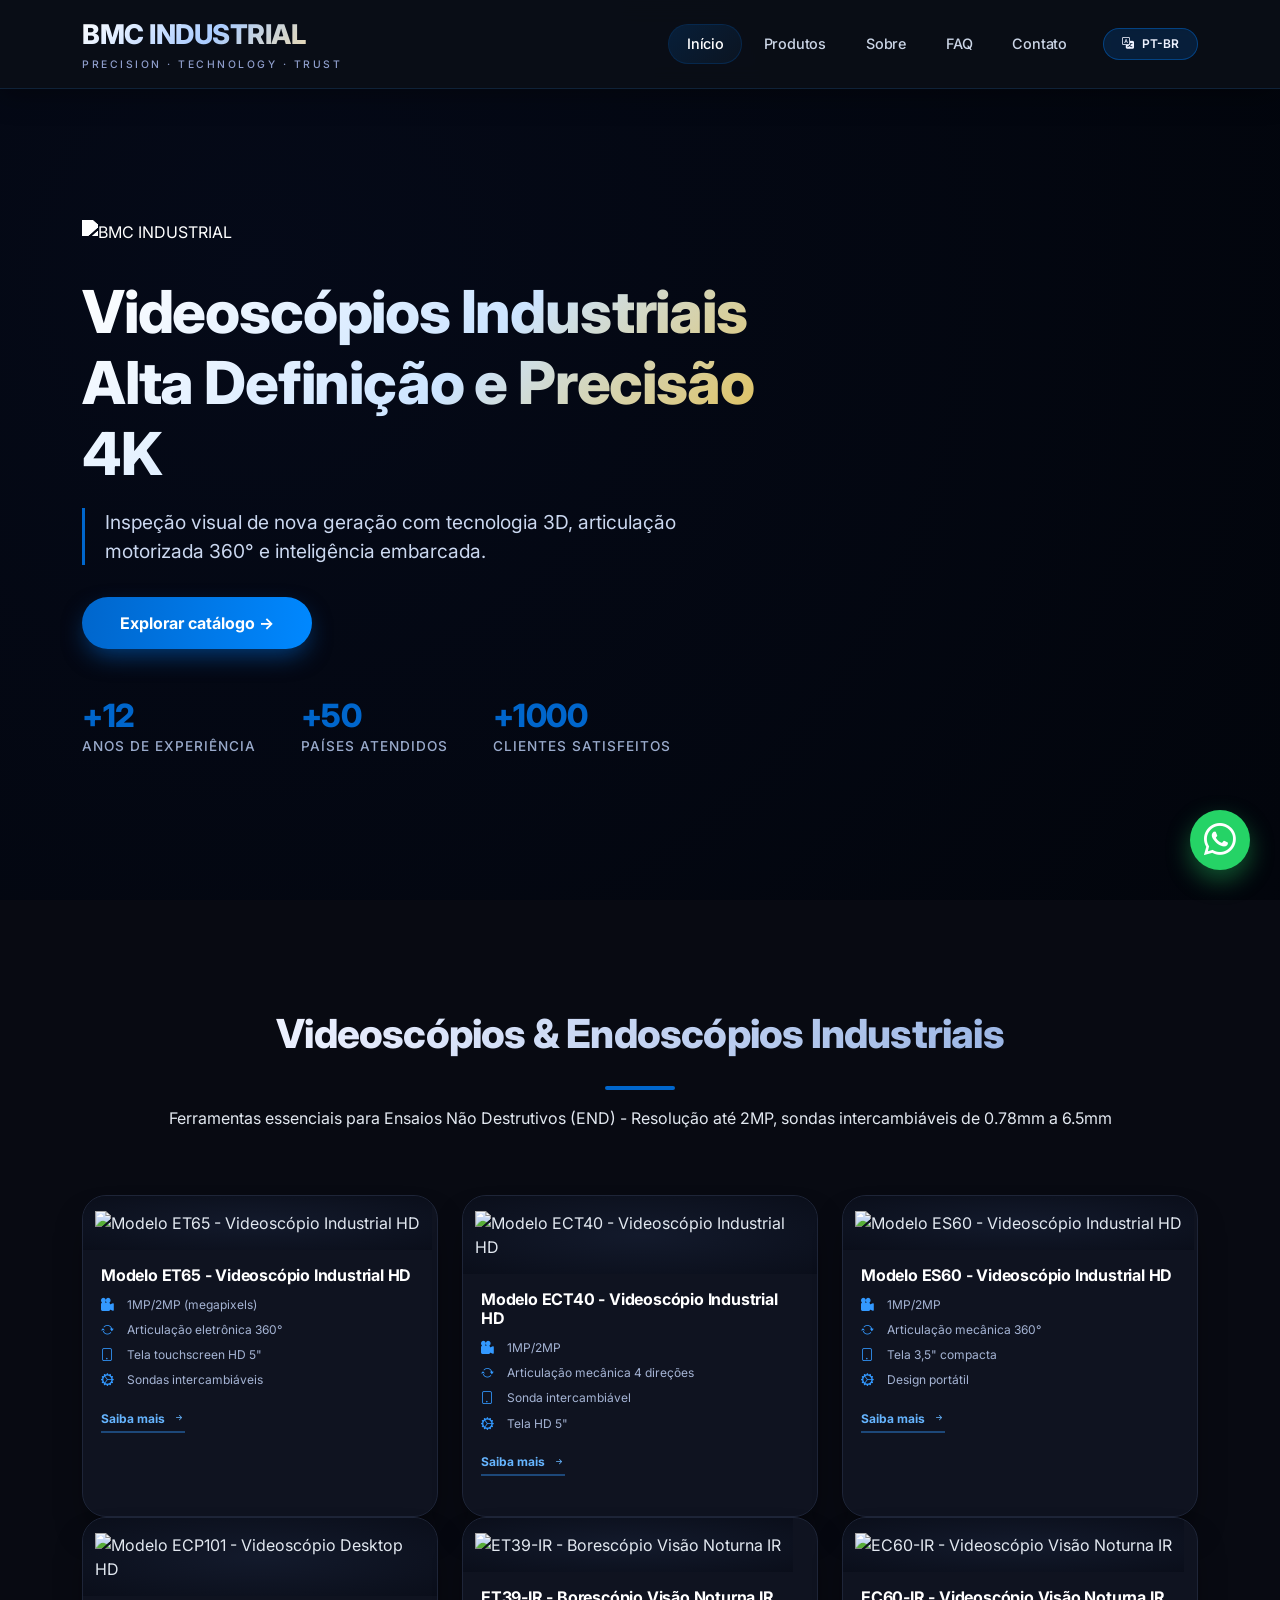
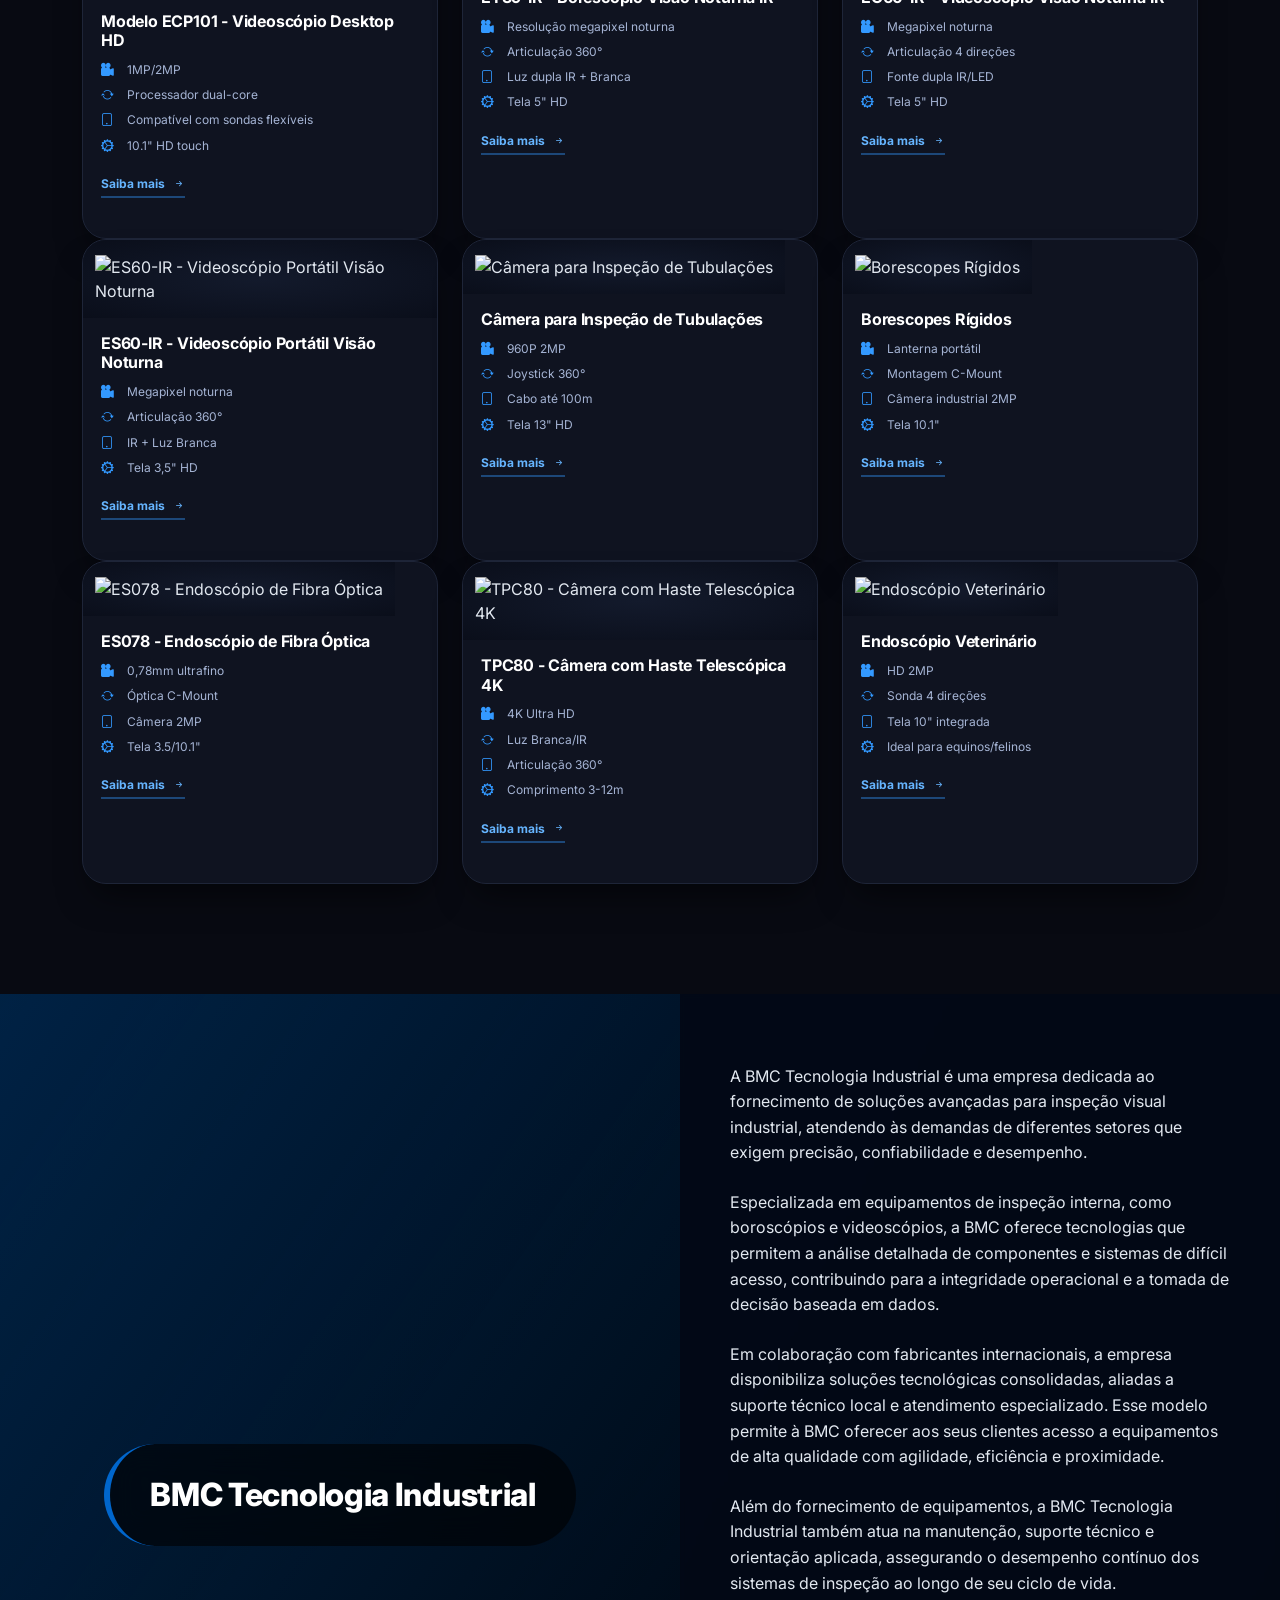
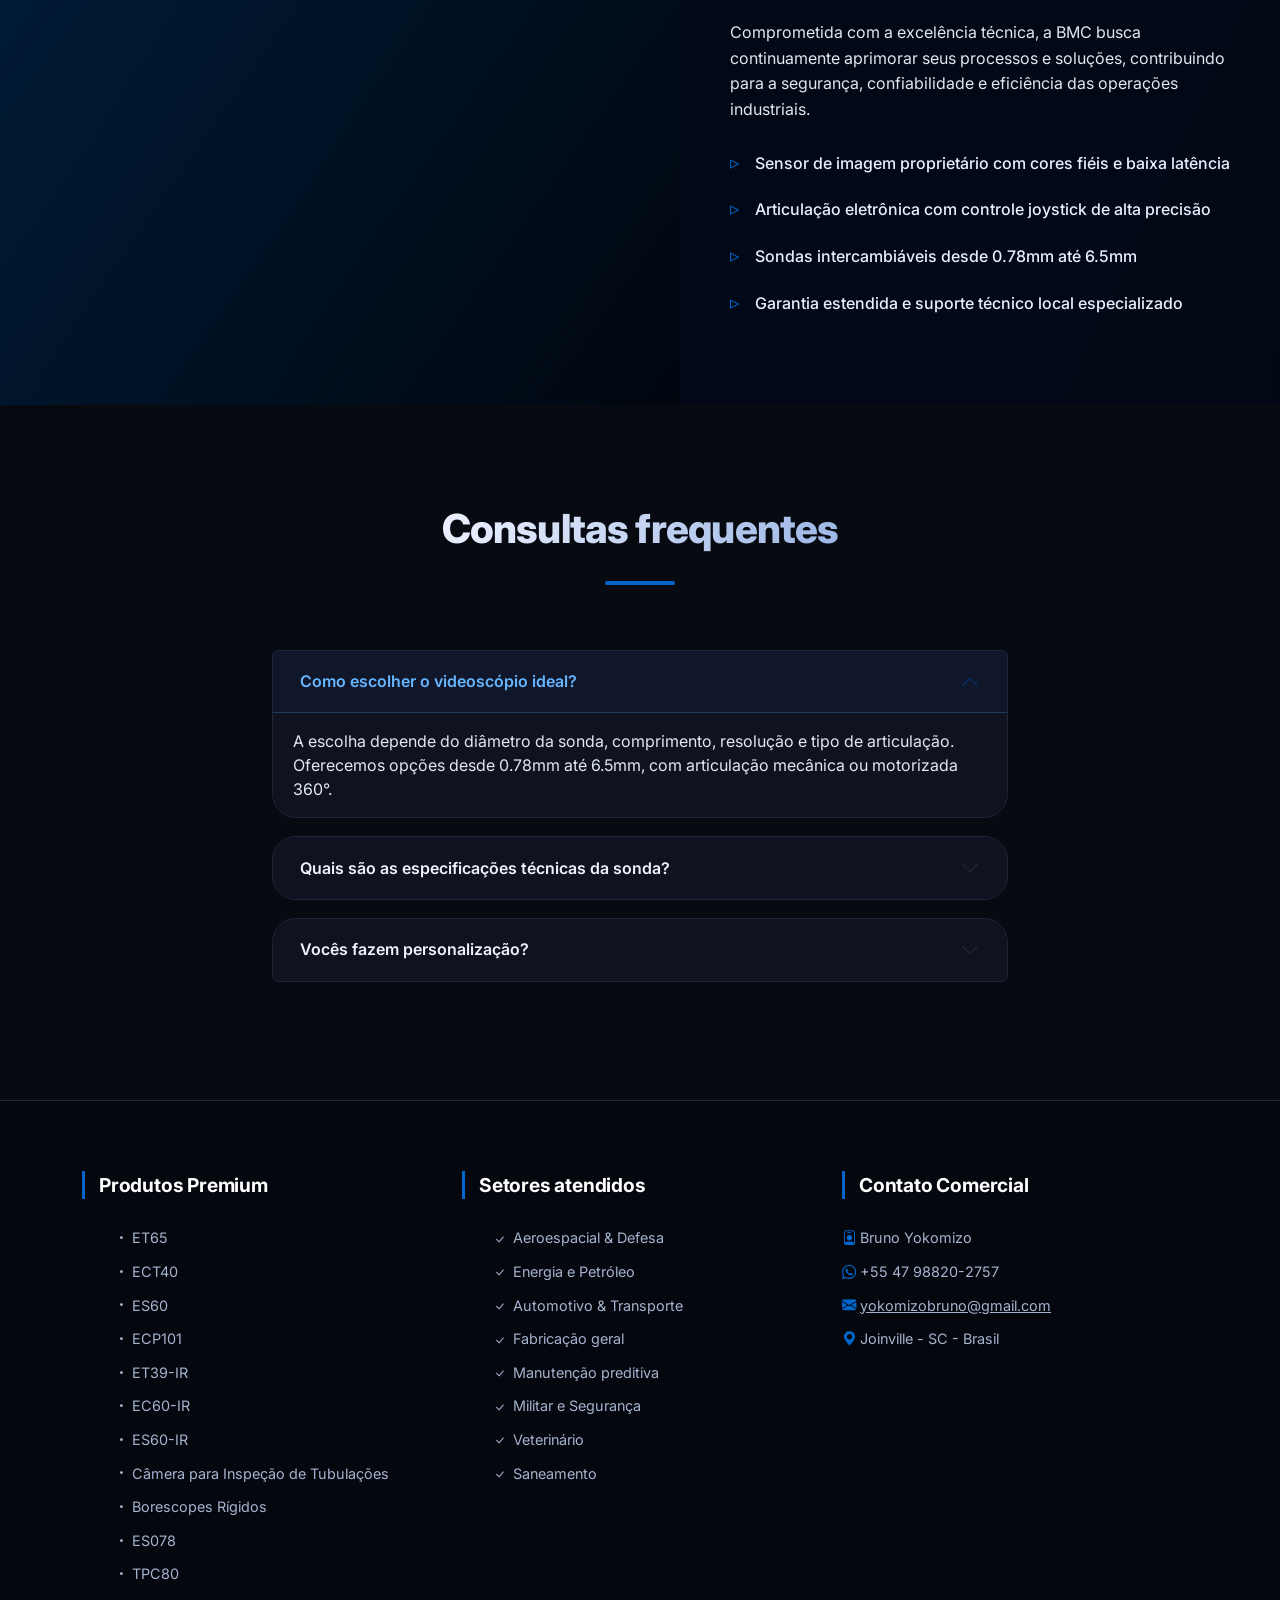
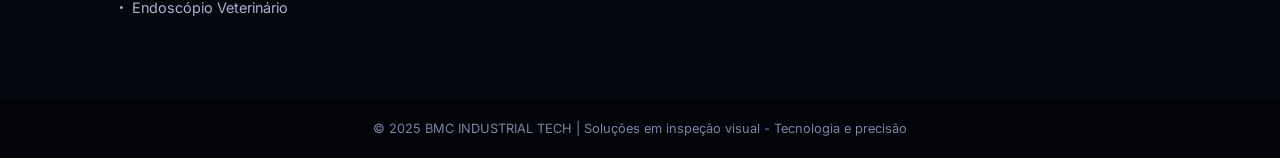
==== index.html @ bdd49703 "Update index.html" ====
<!DOCTYPE html>
<html lang="pt-br">
<head>
    <meta charset="UTF-8">
    <meta name="viewport" content="width=device-width, initial-scale=1.0, user-scalable=yes">
    <meta name="description" content="BMC INDUSTRIAL TECH - Fabricante líder de videoscópios industriais e endoscópios de alta resolução. Soluções em inspeção visual para indústrias automotiva, aeroespacial, petróleo e muito mais.">
    <title>BMC INDUSTRIAL TECH | Videoscópios Industriais de Alta Precisão</title>
    <link rel="icon" type="image/x-icon" href="data:image/svg+xml,%3Csvg xmlns='http://www.w3.org/2000/svg' viewBox='0 0 24 24' fill='%230066cc'%3E%3Cpath d='M12 2C6.48 2 2 6.48 2 12s4.48 10 10 10 10-4.48 10-10S17.52 2 12 2zm0 4c1.1 0 2 .9 2 2s-.9 2-2 2-2-.9-2-2 .9-2 2-2zm0 13c-2.33 0-4.31-1.46-5.11-3.5h10.22c-.8 2.04-2.78 3.5-5.11 3.5z'/%3E%3C/svg%3E">
    
    <link href="https://fonts.googleapis.com/css2?family=Inter:opsz,wght@14..32,300;400;500;600;700;800&display=swap" rel="stylesheet">
    <link rel="stylesheet" href="https://cdn.jsdelivr.net/npm/bootstrap-icons@1.11.3/font/bootstrap-icons.min.css">
    <link href="https://cdn.jsdelivr.net/npm/bootstrap@5.3.0-alpha1/dist/css/bootstrap.min.css" rel="stylesheet">
    
    <script type="importmap">
        {
            "imports": {
                "three": "https://unpkg.com/three@0.128.0/build/three.module.js"
            }
        }
    </script>
    
    <style>
        * { margin: 0; padding: 0; box-sizing: border-box; }
        body { font-family: 'Inter', sans-serif; background-color: #0a0c12; overflow-x: hidden; scroll-behavior: smooth; }
        body.dark-theme { color: #e2e8f0; background-color: #0a0c12; }
        body.dark-theme .navbar { background: rgba(10, 14, 23, 0.95); backdrop-filter: blur(12px); box-shadow: 0 4px 30px rgba(0,0,0,0.4); border-bottom: 1px solid rgba(51,153,255,0.15); }
        body.dark-theme .navbar .nav-link { color: #cbd5e6 !important; font-weight: 500; letter-spacing: -0.2px; }
        body.dark-theme .navbar .nav-link:hover, body.dark-theme .navbar .nav-link.active { color: #ffffff !important; background: linear-gradient(135deg, rgba(0,102,204,0.2), rgba(51,153,255,0.05)); box-shadow: 0 0 0 1px rgba(0,102,204,0.3); }
        body.dark-theme .products-section { background: #080a12; }
        body.dark-theme .product-card { background: #0f1320; border: 1px solid #1e2538; box-shadow: 0 20px 35px -12px rgba(0,0,0,0.6); transition: all 0.4s cubic-bezier(0.2, 0.9, 0.4, 1.1); }
        body.dark-theme .product-card:hover { border-color: #3399ff; box-shadow: 0 30px 45px -12px rgba(0,102,204,0.4), 0 0 0 1px rgba(51,153,255,0.2); transform: translateY(-10px); }
        body.dark-theme .product-title { color: #ffffff; font-weight: 700; }
        body.dark-theme .product-desc { color: #a5b4d4; }
        body.dark-theme .faq-section { background: #080a12; }
        body.dark-theme .accordion-item { background: #0f1320; border: 1px solid #1e2538; }
        body.dark-theme .accordion-button { background: #0f1320; color: #eef2ff; font-weight: 600; }
        body.dark-theme .accordion-button:not(.collapsed) { background: #11172a; color: #66b5ff; border-bottom: 1px solid #1e3a5f; }
        body.dark-theme .accordion-body { color: #e2e8f0 !important; background: #0f1320; }
        body.dark-theme .footer { background: #05070e; border-top: 1px solid #1e2a3a; }
        body.dark-theme .footer-bottom { background: #02040a; color: #7a85a1; }
        body.dark-theme .hero-section { background: radial-gradient(circle at 20% 30%, rgba(5,10,25,0.96) 0%, rgba(2,5,12,0.98) 100%); }
        :root { --primary: #0066cc; --primary-dark: #004c99; --primary-glow: #0066cc55; --accent-gold: #e6b422; }
        ::-webkit-scrollbar { width: 6px; }
        ::-webkit-scrollbar-track { background: #0f1222; border-radius: 10px; }
        ::-webkit-scrollbar-thumb { background: var(--primary); border-radius: 10px; }
        #canvas-3d { position: fixed; top: 0; left: 0; width: 100%; height: 100%; z-index: 0; pointer-events: none; opacity: 0.45; filter: blur(0px); }
        .navbar { padding: 0.6rem 0; position: fixed; width: 100%; top: 0; z-index: 1050; transition: all 0.25s; }
        .logo-text { font-size: 1.7rem; font-weight: 800; background: linear-gradient(135deg, #ffffff, #aaccff, #ffdd99); -webkit-background-clip: text; background-clip: text; color: transparent; letter-spacing: -0.5px; }
        .logo-sub { font-size: 0.65rem; letter-spacing: 2.5px; color: #8e9dcb; margin-top: 2px; font-weight: 500; }
        .nav-link { font-weight: 600; color: #cbd5e6 !important; margin: 0 0.15rem; padding: 0.5rem 1.1rem !important; border-radius: 60px; font-size: 0.9rem; transition: all 0.2s; }
        .hero-section { position: relative; min-height: 100vh; display: flex; align-items: center; z-index: 2; padding-top: 90px; overflow: hidden; }
        .hero-content { position: relative; z-index: 8; }
        
        .hero-logo {
            text-align: left;
            margin-bottom: 2rem;
        }
        .hero-logo img {
            max-width: 380px;
            width: 100%;
            height: auto;
            filter: brightness(0) invert(1);
        }
        
        .hero-title { font-size: 3.7rem; font-weight: 800; background: linear-gradient(135deg, #ffffff, #cce4ff, var(--accent-gold)); -webkit-background-clip: text; background-clip: text; color: transparent; margin-bottom: 1.2rem; letter-spacing: -0.02em; line-height: 1.2; }
        .hero-subtitle { color: #cbd8f0; font-size: 1.2rem; margin-bottom: 2rem; font-weight: 400; border-left: 3px solid var(--primary); padding-left: 20px; max-width: 600px; }
        .btn-primary-custom { background: linear-gradient(95deg, #0066cc, #0088ff); border: none; padding: 14px 38px; border-radius: 60px; font-weight: 700; color: white; box-shadow: 0 10px 25px -5px rgba(0,102,204,0.6); transition: all 0.3s; display: inline-block; text-decoration: none; }
        .btn-primary-custom:hover { background: linear-gradient(95deg, #0055bb, #0077ee); transform: translateY(-3px); box-shadow: 0 18px 30px -8px #0066cc; color: white; }
        .hero-stats { margin-top: 3rem; display: flex; gap: 2.8rem; flex-wrap: wrap; }
        .stat-item h3 { color: var(--primary); font-size: 2rem; font-weight: 800; margin-bottom: 0; letter-spacing: -0.5px; }
        .stat-item p { color: #9aabcc; font-weight: 500; font-size: 0.85rem; text-transform: uppercase; letter-spacing: 1px; }
        @keyframes fadeInUp { from { opacity: 0; transform: translateY(35px); } to { opacity: 1; transform: translateY(0); } }
        .products-section { padding: 110px 0; background: #080a12; position: relative; z-index: 2; }
        .section-header { text-align: center; margin-bottom: 65px; }
        .section-header h2 { font-size: 2.5rem; font-weight: 800; background: linear-gradient(120deg, #eef2ff, #9bb6e5); -webkit-background-clip: text; background-clip: text; color: transparent; display: inline-block; letter-spacing: -0.02em; }
        .section-header .subline { width: 70px; height: 4px; background: var(--primary); margin: 20px auto 0; border-radius: 4px; }
        .product-card { background: #0f1320; border-radius: 24px; overflow: hidden; transition: all 0.45s cubic-bezier(0.2, 0.9, 0.4, 1.1); border: 1px solid #1e2538; height: 100%; margin-bottom: 20px; opacity: 0; transform: translateY(40px); backdrop-filter: blur(2px); }
        .product-card.animate-in { opacity: 1; transform: translateY(0); }
        .product-img { width: 100%; height: 160px; object-fit: contain; transition: transform 0.5s ease; background: radial-gradient(ellipse at center, #131a2c 0%, #0a0e1a 100%); padding: 15px 12px; }
        .product-card:hover .product-img { transform: scale(1.04); }
        .product-body { padding: 16px 18px 20px; }
        .product-title { font-size: 1rem; font-weight: 800; color: #ffffff; margin-bottom: 10px; letter-spacing: -0.2px; }
        .product-desc { font-size: 0.75rem; color: #b2c0e0; margin-bottom: 6px; display: flex; align-items: center; gap: 8px; }
        .product-desc i { color: #3399ff; font-size: 0.8rem; width: 18px; }
        .product-link { margin-top: 14px; display: inline-flex; align-items: center; gap: 8px; font-weight: 700; color: #66b5ff; border-bottom: 2px solid rgba(51,153,255,0.4); padding-bottom: 3px; transition: all 0.25s; text-decoration: none; cursor: pointer; font-size: 0.75rem; }
        .product-link:hover { gap: 12px; color: #ffffff; border-bottom-color: #3399ff; }
        .about-section { display: flex; flex-wrap: wrap; background: linear-gradient(115deg, #001a38 0%, #010a1a 100%); color: #fff; position: relative; z-index: 2; border-radius: 0; opacity: 0; transform: translateX(-40px); transition: all 0.9s ease; }
        .about-section.animate-in { opacity: 1; transform: translateX(0); }
        .about-left { flex: 1.2; background: linear-gradient(125deg, rgba(0,35,70,0.85), rgba(0,0,0,0.6)), url('https://i.postimg.cc/bNtqFwsK/BMC-Logo-1.png') center/cover no-repeat; min-height: 460px; display: flex; align-items: center; justify-content: center; padding: 40px; }
        .about-left h2 { font-size: 2rem; font-weight: 800; background: rgba(0,0,0,0.6); backdrop-filter: blur(16px); padding: 32px 40px; border-radius: 60px; border-left: 6px solid var(--primary); letter-spacing: -0.3px; }
        .about-right { flex: 1; background: rgba(3, 8, 20, 0.9); padding: 70px 50px; backdrop-filter: blur(2px); }
        .about-right p { font-size: 1rem; line-height: 1.6; color: #e2e8f0; margin-bottom: 1.5rem; }
        .about-list { list-style: none; padding-left: 0; margin-top: 25px; }
        .about-list li { margin-bottom: 18px; display: flex; align-items: baseline; gap: 15px; color: #e9efff; font-weight: 500; opacity: 0; transform: translateX(-20px); transition: all 0.4s; }
        .about-section.animate-in .about-list li:nth-child(1) { transition-delay: 0.1s; opacity: 1; transform: translateX(0); }
        .about-section.animate-in .about-list li:nth-child(2) { transition-delay: 0.2s; opacity: 1; transform: translateX(0); }
        .about-section.animate-in .about-list li:nth-child(3) { transition-delay: 0.3s; opacity: 1; transform: translateX(0); }
        .about-section.animate-in .about-list li:nth-child(4) { transition-delay: 0.4s; opacity: 1; transform: translateX(0); }
        .about-list li:before { content: "▹"; color: var(--primary); font-size: 1.2rem; }
        .faq-section { padding: 100px 0; background: #080a12; z-index: 2; position: relative; }
        .accordion-item { background: #0f1320; border: 1px solid #1e2538; margin-bottom: 18px; border-radius: 24px; overflow: hidden; opacity: 0; transform: translateY(30px); transition: all 0.6s; }
        .accordion-item.animate-in { opacity: 1; transform: translateY(0); }
        .accordion-button { background: #0f1320; font-weight: 700; color: #e2e8f0; padding: 1.3rem 1.7rem; font-size: 1rem; }
        .accordion-button:not(.collapsed) { background: #121a30; color: #66ccff; box-shadow: none; }
        .footer { background: #05070e; padding-top: 70px; padding-bottom: 40px; border-top: 1px solid #0f2540; position: relative; z-index: 2; opacity: 0; transform: translateY(40px); transition: all 0.7s; }
        .footer.animate-in { opacity: 1; transform: translateY(0); }
        .footer-title { font-size: 1.2rem; font-weight: 700; margin-bottom: 28px; color: white; letter-spacing: -0.2px; border-left: 3px solid var(--primary); padding-left: 14px; }
        .footer-links li, .contact-info { color: #a5b3ce; list-style: none; margin-bottom: 12px; transition: all 0.2s; cursor: default; font-size: 0.9rem; }
        .contact-info i { width: 28px; color: var(--primary); }
        .footer-links li:hover, .contact-info:hover { color: #ffffff; transform: translateX(4px); }
        .footer-bottom { background: #02040a; padding: 20px 0; text-align: center; font-size: 0.8rem; color: #7a85a1; }
        .float-whatsapp { position: fixed; bottom: 30px; right: 30px; background: #25d366; width: 60px; height: 60px; border-radius: 50%; display: flex; align-items: center; justify-content: center; z-index: 110; transition: all 0.3s; box-shadow: 0 10px 25px rgba(37,211,102,0.4); cursor: pointer; }
        .float-whatsapp:hover { transform: scale(1.1); background: #20b859; }
        .float-whatsapp i { font-size: 32px; color: white; }
        .back-to-top { position: fixed; bottom: 30px; left: 30px; background: var(--primary); width: 48px; height: 48px; border-radius: 50%; display: flex; align-items: center; justify-content: center; color: white; opacity: 0; visibility: hidden; cursor: pointer; z-index: 110; transition: all 0.3s; box-shadow: 0 5px 15px rgba(0,0,0,0.3); }
        .back-to-top.show { opacity: 1; visibility: visible; }
        .back-to-top:hover { transform: translateY(-5px); background: #004c99; }
        .scroll-progress { position: fixed; top: 0; left: 0; width: 0%; height: 3px; background: linear-gradient(90deg, #0066cc, #ffcc44); z-index: 2000; transition: width 0.08s linear; }
        .lang-toggle { background: rgba(0,102,204,0.2); border: 1px solid rgba(0,102,204,0.5); color: #eef2ff; border-radius: 60px; padding: 6px 18px; font-weight: 600; font-size: 0.75rem; display: inline-flex; align-items: center; gap: 8px; cursor: pointer; margin-left: 1rem; transition: all 0.2s; backdrop-filter: blur(4px); }
        .lang-toggle:hover { background: var(--primary); border-color: var(--primary); color: white; }
        @media (max-width: 992px) { 
            .hero-title { font-size: 2.3rem; }
            .hero-logo img { max-width: 250px; }
            .about-left, .about-right { flex: auto; width: 100%; } 
            .logo-text { font-size: 1.2rem; } 
            .section-header h2 { font-size: 1.9rem; }
        }
        .gradient-text-gold { background: linear-gradient(120deg, #ffdd99, #ffbb55); -webkit-background-clip: text; background-clip: text; color: transparent; }
        
        @media (max-width: 768px) {
            body { zoom: 0.5; }
            .row > [class*="col-"] {
                width: 50% !important;
                flex: 0 0 50% !important;
                max-width: 50% !important;
            }
            .product-card { margin-bottom: 15px; border-radius: 20px; }
            .product-img { height: 120px; padding: 10px 8px; }
            .product-body { padding: 12px 14px 16px; }
            .product-title { font-size: 0.85rem; margin-bottom: 8px; }
            .product-desc { font-size: 0.65rem; margin-bottom: 5px; gap: 5px; }
            .product-desc i { font-size: 0.7rem; width: 14px; }
            .product-link { margin-top: 10px; font-size: 0.65rem; }
        }
        
        @media (min-width: 992px) {
            .col-lg-4 {
                width: 33.333333% !important;
                flex: 0 0 33.333333% !important;
                max-width: 33.333333% !important;
            }
        }
    </style>
</head>
<body class="dark-theme">
<div class="scroll-progress" id="scrollProgress"></div>
<canvas id="canvas-3d"></canvas>

<nav class="navbar navbar-expand-lg">
    <div class="container">
        <a class="navbar-brand" href="#">
            <div class="logo-text">BMC INDUSTRIAL</div>
            <div class="logo-sub">PRECISION · TECHNOLOGY · TRUST</div>
        </a>
        <button class="navbar-toggler" type="button" data-bs-toggle="collapse" data-bs-target="#navbarMain">
            <span class="navbar-toggler-icon"></span>
        </button>
        <div class="collapse navbar-collapse" id="navbarMain">
            <ul class="navbar-nav ms-auto mb-2 mb-lg-0">
                <li class="nav-item"><a class="nav-link active" href="#" data-key="nav_home">Início</a></li>
                <li class="nav-item"><a class="nav-link" href="#products" data-key="nav_products">Produtos</a></li>
                <li class="nav-item"><a class="nav-link" href="#about" data-key="nav_about">Sobre</a></li>
                <li class="nav-item"><a class="nav-link" href="#faq" data-key="nav_faq">FAQ</a></li>
                <li class="nav-item"><a class="nav-link" href="#contact" data-key="nav_contact">Contato</a></li>
            </ul>
            <div class="lang-toggle" id="langToggleBtn">
                <i class="bi bi-translate"></i> <span id="langText">PT-BR</span>
            </div>
        </div>
    </div>
</nav>

    <section class="hero-section">
        <div class="container hero-content">
            <div class="row">
                <div class="col-lg-8">
                    <div class="hero-logo">
                        <img src="https://i.postimg.cc/bNtqFwsK/BMC-Logo-1.png" alt="BMC INDUSTRIAL">
                    </div>
                    
                    <h1 class="hero-title" data-key="hero_title">Videoscópios Industriais<br><span class="gradient-text-gold">Alta Definição e Precisão 4K</span></h1>
                    <p class="hero-subtitle" data-key="hero_sub">Inspeção visual de nova geração com tecnologia 3D, articulação motorizada 360° e inteligência embarcada.</p>
                    <a href="#products" class="btn-primary-custom" data-key="hero_btn">Explorar catálogo →</a>
                    <div class="hero-stats">
                        <div class="stat-item"><h3 data-key="stat1_val">+12</h3><p data-key="stat1_txt">Anos de experiência</p></div>
                        <div class="stat-item"><h3 data-key="stat2_val">+50</h3><p data-key="stat2_txt">Países atendidos</p></div>
                        <div class="stat-item"><h3 data-key="stat3_val">+1000</h3><p data-key="stat3_txt">Clientes satisfeitos</p></div>
                    </div>
                </div>
            </div>
        </div>
    </section>

    <section id="products" class="products-section">
        <div class="container">
            <div class="section-header">
                <h2 data-key="products_title">Videoscópios & Endoscópios Industriais</h2>
                <div class="subline"></div>
                <p class="mt-3" data-key="products_sub">Ferramentas essenciais para Ensaios Não Destrutivos (END) - Resolução até 2MP, sondas intercambiáveis de 0.78mm a 6.5mm</p>
            </div>
            <div class="row" id="productsContainer"></div>
        </div>
    </section>

    <section id="about" class="about-section">
        <div class="about-left"><h2 data-key="about_left_title">BMC Tecnologia Industrial</h2></div>
        <div class="about-right">
            <p data-key="about_text">A BMC Tecnologia Industrial é uma empresa dedicada ao fornecimento de soluções avançadas para inspeção visual industrial, atendendo às demandas de diferentes setores que exigem precisão, confiabilidade e desempenho.</p>
            <p data-key="about_text2">Especializada em equipamentos de inspeção interna, como boroscópios e videoscópios, a BMC oferece tecnologias que permitem a análise detalhada de componentes e sistemas de difícil acesso, contribuindo para a integridade operacional e a tomada de decisão baseada em dados.</p>
            <p data-key="about_text3">Em colaboração com fabricantes internacionais, a empresa disponibiliza soluções tecnológicas consolidadas, aliadas a suporte técnico local e atendimento especializado. Esse modelo permite à BMC oferecer aos seus clientes acesso a equipamentos de alta qualidade com agilidade, eficiência e proximidade.</p>
            <p data-key="about_text4">Além do fornecimento de equipamentos, a BMC Tecnologia Industrial também atua na manutenção, suporte técnico e orientação aplicada, assegurando o desempenho contínuo dos sistemas de inspeção ao longo de seu ciclo de vida.</p>
            <p data-key="about_text5">Comprometida com a excelência técnica, a BMC busca continuamente aprimorar seus processos e soluções, contribuindo para a segurança, confiabilidade e eficiência das operações industriais.</p>
            <ul class="about-list">
                <li data-key="about_item1">Sensor de imagem proprietário com cores fiéis e baixa latência</li>
                <li data-key="about_item2">Articulação eletrônica com controle joystick de alta precisão</li>
                <li data-key="about_item3">Sondas intercambiáveis desde 0.78mm até 6.5mm</li>
                <li data-key="about_item4">Garantia estendida e suporte técnico local especializado</li>
            </ul>
        </div>
    </section>

    <section id="faq" class="faq-section">
        <div class="container">
            <div class="section-header"><h2 data-key="faq_title">Consultas frequentes</h2><div class="subline"></div></div>
            <div class="row justify-content-center"><div class="col-lg-8"><div class="accordion" id="faqAccordion">
                <div class="accordion-item"><h2 class="accordion-header"><button class="accordion-button" type="button" data-bs-toggle="collapse" data-bs-target="#faq1" data-key="faq1_q">Como escolher o videoscópio ideal?</button></h2><div id="faq1" class="accordion-collapse collapse show"><div class="accordion-body" data-key="faq1_a">A escolha depende do diâmetro da sonda, comprimento, resolução e tipo de articulação. Oferecemos opções desde 0.78mm até 6.5mm, com articulação mecânica ou motorizada 360°.</div></div></div>
                <div class="accordion-item"><h2 class="accordion-header"><button class="accordion-button collapsed" type="button" data-bs-toggle="collapse" data-bs-target="#faq2" data-key="faq2_q">Quais são as especificações técnicas da sonda?</button></h2><div id="faq2" class="accordion-collapse collapse"><div class="accordion-body" data-key="faq2_a">Diâmetros disponíveis: 6.5mm, 6.0mm, 4.3mm, 3.9mm, 3.0mm, 2.8mm, 2.4mm, 2.0mm, 1.5mm, 1.0mm, 0.78mm. Resolução: até 2MP (1600x1200).</div></div></div>
                <div class="accordion-item"><h2 class="accordion-header"><button class="accordion-button collapsed" type="button" data-bs-toggle="collapse" data-bs-target="#faq3" data-key="faq3_q">Vocês fazem personalização?</button></h2><div id="faq3" class="accordion-collapse collapse"><div class="accordion-body" data-key="faq3_a">Sim! Personalizamos tamanho de tela, tipo de articulação, módulos de transmissão sem fio e sondas intercambiáveis. Consulte nosso time comercial.</div></div></div>
            </div></div></div>
        </div>
    </section>

    <footer id="contact">
        <div class="footer">
            <div class="container">
                <div class="row">
                    <div class="col-md-6 col-lg-4 mb-4">
                        <div class="footer-title" data-key="footer_prod_title">Produtos Premium</div>
                        <ul class="footer-links" id="footerLinksList"></ul>
                    </div>
                    <div class="col-md-6 col-lg-4 mb-4">
                        <div class="footer-title" data-key="footer_sectors">Setores atendidos</div>
                        <ul class="footer-links" id="footerSectorsList"></ul>
                    </div>
                    <div class="col-md-6 col-lg-4 mb-4">
                        <div class="footer-title" data-key="footer_contact_title">Contato Comercial</div>
                        <div class="contact-info"><i class="bi bi-person-badge"></i> Bruno Yokomizo</div>
                        <div class="contact-info"><i class="bi bi-whatsapp"></i> <a href="https://wa.me/5547988202757" target="_blank" style="color:#a5b3ce; text-decoration:none;">+55 47 98820-2757</a></div>
                        <div class="contact-info"><i class="bi bi-envelope-fill"></i> <a href="mailto:yokomizobruno@gmail.com" style="color:#a5b3ce;">yokomizobruno@gmail.com</a></div>
                        <div class="contact-info"><i class="bi bi-geo-alt-fill"></i> Joinville - SC - Brasil</div>
                    </div>
                </div>
            </div>
        </div>
        <div class="footer-bottom"><div class="container"><span data-key="copyright">© 2025 BMC INDUSTRIAL TECH | Soluções em inspeção visual - Tecnologia e precisão</span></div></div>
    </footer>

    <div class="float-whatsapp" onclick="window.open('https://wa.me/5547988202757?text=Ol%C3%A1%2C%20gostaria%20de%20saber%20mais%20sobre%20os%20videosc%C3%B3pios%20BMC', '_blank')"><i class="bi bi-whatsapp"></i></div>
    <div class="back-to-top" id="backToTop"><i class="bi bi-arrow-up-short" style="font-size: 28px;"></i></div>
</div>

<script src="https://cdn.jsdelivr.net/npm/bootstrap@5.3.0-alpha1/dist/js/bootstrap.bundle.min.js"></script>
<script type="module">
    import * as THREE from 'three';
    const canvas = document.getElementById('canvas-3d');
    const scene = new THREE.Scene();
    scene.background = null;
    scene.fog = new THREE.FogExp2(0x03050f, 0.012);
    const camera = new THREE.PerspectiveCamera(42, window.innerWidth / window.innerHeight, 0.1, 1000);
    camera.position.set(0, 0, 15);
    const renderer = new THREE.WebGLRenderer({ canvas, alpha: true });
    renderer.setSize(window.innerWidth, window.innerHeight);
    renderer.setClearColor(0x000000, 0);
    const logoGroup = new THREE.Group();
    const canvasTex = document.createElement('canvas'); canvasTex.width = 512; canvasTex.height = 512;
    const ctxTex = canvasTex.getContext('2d');
    const grad = ctxTex.createLinearGradient(0, 0, canvasTex.width, canvasTex.height);
    grad.addColorStop(0, '#0066cc'); grad.addColorStop(0.4, '#3399ff'); grad.addColorStop(0.7, '#e6b422'); grad.addColorStop(1, '#ffffff');
    ctxTex.fillStyle = grad; ctxTex.fillRect(0, 0, canvasTex.width, canvasTex.height);
    const gradientTexture = new THREE.CanvasTexture(canvasTex);
    const outerRing = new THREE.Mesh(new THREE.TorusGeometry(1.65, 0.11, 96, 200), new THREE.MeshStandardMaterial({ color: 0xffaa55, metalness: 0.95, roughness: 0.3 }));
    outerRing.rotation.x = Math.PI/2; logoGroup.add(outerRing);
    const innerRing = new THREE.Mesh(new THREE.TorusGeometry(1.25, 0.09, 96, 200), new THREE.MeshStandardMaterial({ map: gradientTexture, metalness: 0.9, roughness: 0.2 }));
    innerRing.rotation.x = Math.PI/2; logoGroup.add(innerRing);
    const coreSphere = new THREE.Mesh(new THREE.SphereGeometry(1.0, 128, 128), new THREE.MeshStandardMaterial({ map: gradientTexture, metalness: 0.75, emissive: 0x004c99, emissiveIntensity: 0.45 }));
    logoGroup.add(coreSphere);
    scene.add(logoGroup);
    const starsGeo = new THREE.BufferGeometry();
    const starsPos = new Float32Array(1800 * 3);
    for (let i = 0; i < 1800; i++) { starsPos[i*3] = (Math.random() - 0.5)*220; starsPos[i*3+1] = (Math.random() - 0.5)*120; starsPos[i*3+2] = (Math.random() - 0.5)*90 - 40; }
    starsGeo.setAttribute('position', new THREE.BufferAttribute(starsPos, 3));
    scene.add(new THREE.Points(starsGeo, new THREE.PointsMaterial({ color: 0xaaccff, size: 0.055, transparent: true, opacity: 0.7 })));
    const ambientLight = new THREE.AmbientLight(0x222233); scene.add(ambientLight);
    const mainLight = new THREE.DirectionalLight(0xffffff, 1.2); mainLight.position.set(3, 5, 6); scene.add(mainLight);
    let scrollOffset = 0; let time = 0;
    window.addEventListener('scroll', () => { scrollOffset = window.scrollY / (document.body.scrollHeight - window.innerHeight); });
    function animate() { requestAnimationFrame(animate); time += 0.012; logoGroup.rotation.y = time * 0.35 + scrollOffset * Math.PI; logoGroup.rotation.x = Math.sin(time * 0.25) * 0.15; innerRing.rotation.z += 0.012; outerRing.rotation.z -= 0.006; camera.position.z += (13 + scrollOffset * 1.8 - camera.position.z) * 0.045; camera.lookAt(0,0,0); renderer.render(scene, camera); }
    animate();
    window.addEventListener('resize', () => { camera.aspect = window.innerWidth / window.innerHeight; camera.updateProjectionMatrix(); renderer.setSize(window.innerWidth, window.innerHeight); });
</script>
<script>
    // Lista completa de todos os produtos do catálogo (sem a palavra "Series")
    const allProductNames = {
        pt: ["ET65", "ECT40", "ES60", "ECP101", "ET39-IR", "EC60-IR", "ES60-IR", "Câmera para Inspeção de Tubulações", "Borescopes Rígidos", "ES078", "TPC80", "Endoscópio Veterinário"],
        en: ["ET65", "ECT40", "ES60", "ECP101", "ET39-IR", "EC60-IR", "ES60-IR", "Pipe Inspection Camera", "Rigid Borescopes", "ES078", "TPC80", "Veterinary Endoscope"]
    };
    
    const sectorsList = {
        pt: ["Aeroespacial & Defesa", "Energia e Petróleo", "Automotivo & Transporte", "Fabricação geral", "Manutenção preditiva", "Militar e Segurança", "Veterinário", "Saneamento"],
        en: ["Aerospace & Defense", "Energy & Oil", "Automotive & Transport", "General Manufacturing", "Predictive Maintenance", "Military & Security", "Veterinary", "Sanitation"]
    };

    // CORRECTED product links mapping to match your actual filenames
    const productLinks = { 
        "Modelo ET65 - Videoscópio Industrial HD": "produto-et65.html",
        "Modelo ECT40 - Videoscópio Industrial HD": "produto-ect40.html",
        "Modelo ES60 - Videoscópio Industrial HD": "produto-es60.html",
        "Modelo ECP101 - Videoscópio Desktop HD": "produto-ecp101.html",
        "ET39-IR - Borescópio Visão Noturna IR": "produto-et39-ir.html",
        "EC60-IR - Videoscópio Visão Noturna IR": "produto-ec60-ir.html",
        "ES60-IR - Videoscópio Portátil Visão Noturna": "produto-es60-ir.html",
        "Câmera para Inspeção de Tubulações": "produto-pipe.html",
        "Borescopes Rígidos": "produto-rigid.html",
        "ES078 - Endoscópio de Fibra Óptica": "produto-es078.html",
        "TPC80 - Câmera com Haste Telescópica 4K": "produto-tpc80.html",
        "Endoscópio Veterinário": "produto-vet.html",
        // English versions
        "Modelo ET65 - HD Industrial Videoscope": "produto-et65.html",
        "Modelo ECT40 - HD Industrial Videoscope": "produto-ect40.html",
        "Modelo ES60 - HD Industrial Videoscope": "produto-es60.html",
        "Modelo ECP101 - HD Desktop Videoscope": "produto-ecp101.html",
        "ET39-IR - Infrared Night Vision Borescope": "produto-et39-ir.html",
        "EC60-IR - Infrared Night Vision Videoscope": "produto-ec60-ir.html",
        "ES60-IR - Portable IR Night Vision Videoscope": "produto-es60-ir.html",
        "Pipe Inspection Camera": "produto-pipe.html",
        "Rigid Borescopes": "produto-rigid.html",
        "ES078 - Fiber Endoscope": "produto-es078.html",
        "TPC80 - 4K Telescopic Pole Camera": "produto-tpc80.html",
        "Veterinary Endoscope": "produto-vet.html"
    };
    
    const productsData = {
        pt: [
            { title:"Modelo ET65 - Videoscópio Industrial HD", img:"https://i.postimg.cc/rsbhk72H/1-1-et65-series-industrial-videoscope-endoscope-01m.jpg", desc1:"1MP/2MP (megapixels)", desc2:"Articulação eletrônica 360°", desc3:"Tela touchscreen HD 5\"", desc4:"Sondas intercambiáveis" },
            { title:"Modelo ECT40 - Videoscópio Industrial HD", img:"https://i.postimg.cc/3NWLzYzY/1-2-ect40-series-hd-industrial-videoscope-img01b.jpg", desc1:"1MP/2MP", desc2:"Articulação mecânica 4 direções", desc3:"Sonda intercambiável", desc4:"Tela HD 5\"" },
            { title:"Modelo ES60 - Videoscópio Industrial HD", img:"https://i.postimg.cc/PJN60T0h/1-3-es60-series-hd-industrial-videoscope-img01b.jpg", desc1:"1MP/2MP", desc2:"Articulação mecânica 360°", desc3:"Tela 3,5\" compacta", desc4:"Design portátil" },
            { title:"Modelo ECP101 - Videoscópio Desktop HD", img:"https://i.postimg.cc/rszh7M7k/1-4-ecp101-series-hd-desktop-industrial-videoscope-img01b.jpg", desc1:"1MP/2MP", desc2:"Processador dual-core", desc3:"Compatível com sondas flexíveis", desc4:"10.1\" HD touch" },
            { title:"ET39-IR - Borescópio Visão Noturna IR", img:"https://i.postimg.cc/RhqP242z/2-1-et39-ir-infrared-night-vision-borescope-img01b.jpg", desc1:"Resolução megapixel noturna", desc2:"Articulação 360°", desc3:"Luz dupla IR + Branca", desc4:"Tela 5\" HD" },
            { title:"EC60-IR - Videoscópio Visão Noturna IR", img:"https://i.postimg.cc/wM3WngZZ/4-1-ec60-ir-series-police-endoscope-01m.jpg", desc1:"Megapixel noturna", desc2:"Articulação 4 direções", desc3:"Fonte dupla IR/LED", desc4:"Tela 5\" HD" },
            { title:"ES60-IR - Videoscópio Portátil Visão Noturna", img:"https://i.postimg.cc/QCV6vhvZ/2-3-es60-ir-infrared-night-vision-borescope-endoscope-img01b.jpg", desc1:"Megapixel noturna", desc2:"Articulação 360°", desc3:"IR + Luz Branca", desc4:"Tela 3,5\" HD" },
            { title:"Câmera para Inspeção de Tubulações", img:"https://i.postimg.cc/rszh7M76/3-1-pipe-inspection-camera-img01b.jpg", desc1:"960P 2MP", desc2:"Joystick 360°", desc3:"Cabo até 100m", desc4:"Tela 13\" HD" },
            { title:"Borescopes Rígidos", img:"https://i.postimg.cc/yxWf2st2/3-rigid-borescopes-img01b.jpg", desc1:"Lanterna portátil", desc2:"Montagem C-Mount", desc3:"Câmera industrial 2MP", desc4:"Tela 10.1\"" },
            { title:"ES078 - Endoscópio de Fibra Óptica", img:"https://i.postimg.cc/5yjPDbDd/2-small-diameter-fiberscopes-img01b.jpg", desc1:"0,78mm ultrafino", desc2:"Óptica C-Mount", desc3:"Câmera 2MP", desc4:"Tela 3.5/10.1\"" },
            { title:"TPC80 - Câmera com Haste Telescópica 4K", img:"https://i.postimg.cc/brd64pWK/5-telescopic-pole-inspection-camera-img01b.jpg", desc1:"4K Ultra HD", desc2:"Luz Branca/IR", desc3:"Articulação 360°", desc4:"Comprimento 3-12m" },
            { title:"Endoscópio Veterinário", img:"https://i.postimg.cc/mkhdKBJv/7-veterinary-endoscope-img04b.jpg", desc1:"HD 2MP", desc2:"Sonda 4 direções", desc3:"Tela 10\" integrada", desc4:"Ideal para equinos/felinos" }
        ],
        en: [
            { title:"Modelo ET65 - HD Industrial Videoscope", img:"https://i.postimg.cc/rsbhk72H/1-1-et65-series-industrial-videoscope-endoscope-01m.jpg", desc1:"1MP/2MP (megapixels)", desc2:"360° electronic articulation", desc3:"5\" HD touchscreen", desc4:"Interchangeable probes" },
            { title:"Modelo ECT40 - HD Industrial Videoscope", img:"https://i.postimg.cc/3NWLzYzY/1-2-ect40-series-hd-industrial-videoscope-img01b.jpg", desc1:"1MP/2MP", desc2:"4-way mechanical articulation", desc3:"Interchangeable probe", desc4:"5\" HD screen" },
            { title:"Modelo ES60 - HD Industrial Videoscope", img:"https://i.postimg.cc/PJN60T0h/1-3-es60-series-hd-industrial-videoscope-img01b.jpg", desc1:"1MP/2MP", desc2:"360° mechanical articulation", desc3:"3.5\" compact screen", desc4:"Portable design" },
            { title:"Modelo ECP101 - HD Desktop Videoscope", img:"https://i.postimg.cc/rszh7M7k/1-4-ecp101-series-hd-desktop-industrial-videoscope-img01b.jpg", desc1:"1MP/2MP", desc2:"Dual-core processor", desc3:"Flexible probe compatible", desc4:"10.1\" HD touch" },
            { title:"ET39-IR - Infrared Night Vision Borescope", img:"https://i.postimg.cc/RhqP242z/2-1-et39-ir-infrared-night-vision-borescope-img01b.jpg", desc1:"Night vision megapixel", desc2:"360° articulation", desc3:"Dual IR + White Light", desc4:"5\" HD screen" },
            { title:"EC60-IR - Infrared Night Vision Videoscope", img:"https://i.postimg.cc/wM3WngZZ/4-1-ec60-ir-series-police-endoscope-01m.jpg", desc1:"Night vision megapixel", desc2:"4-way articulation", desc3:"Dual IR/LED source", desc4:"5\" HD screen" },
            { title:"ES60-IR - Portable IR Night Vision Videoscope", img:"https://i.postimg.cc/QCV6vhvZ/2-3-es60-ir-infrared-night-vision-borescope-endoscope-img01b.jpg", desc1:"Night vision megapixel", desc2:"360° articulation", desc3:"IR + White Light", desc4:"3.5\" HD screen" },
            { title:"Pipe Inspection Camera", img:"https://i.postimg.cc/rszh7M76/3-1-pipe-inspection-camera-img01b.jpg", desc1:"960P 2MP", desc2:"360° joystick", desc3:"Up to 100m cable", desc4:"13\" HD screen" },
            { title:"Rigid Borescopes", img:"https://i.postimg.cc/yxWf2st2/3-rigid-borescopes-img01b.jpg", desc1:"Portable light", desc2:"C-Mount optics", desc3:"2MP industrial camera", desc4:"10.1\" screen" },
            { title:"ES078 - Fiber Endoscope", img:"https://i.postimg.cc/5yjPDbDd/2-small-diameter-fiberscopes-img01b.jpg", desc1:"0.78mm ultra-thin", desc2:"C-Mount optics", desc3:"2MP camera", desc4:"3.5/10.1\" screen" },
            { title:"TPC80 - 4K Telescopic Pole Camera", img:"https://i.postimg.cc/brd64pWK/5-telescopic-pole-inspection-camera-img01b.jpg", desc1:"4K Ultra HD", desc2:"White/IR Light", desc3:"360° articulation", desc4:"Length 3-12m" },
            { title:"Veterinary Endoscope", img:"https://i.postimg.cc/mkhdKBJv/7-veterinary-endoscope-img04b.jpg", desc1:"HD 2MP", desc2:"4-way probe", desc3:"10\" integrated screen", desc4:"Ideal for equine/feline" }
        ]
    };
    
    let currentLang = 'pt';
    
    function renderProducts() { 
        const container = document.getElementById('productsContainer'); 
        if(!container) return; 
        const data = productsData[currentLang]; 
        container.innerHTML = ''; 
        data.forEach((p, idx) => { 
            const col = document.createElement('div'); 
            col.className = 'col-lg-4 col-md-6'; 
            const learnText = currentLang === 'pt' ? 'Saiba mais' : 'Learn more';
            const productLink = productLinks[p.title] || '#';
            // Add target="_self" to ensure navigation works properly
            col.innerHTML = `<div class="product-card" style="transition-delay:${idx*0.03}s">
                <img class="product-img" src="${p.img}" alt="${p.title}">
                <div class="product-body">
                    <h3 class="product-title">${p.title}</h3>
                    <div class="product-desc"><i class="bi bi-camera-reels-fill"></i> ${p.desc1}</div>
                    <div class="product-desc"><i class="bi bi-arrow-repeat"></i> ${p.desc2}</div>
                    <div class="product-desc"><i class="bi bi-tablet"></i> ${p.desc3}</div>
                    <div class="product-desc"><i class="bi bi-gear-wide-connected"></i> ${p.desc4}</div>
                    <a href="${productLink}?lang=${currentLang}" class="product-link">${learnText} <i class="bi bi-arrow-right-short"></i></a>
                </div>
            </div>`; 
            container.appendChild(col); 
        }); 
        document.querySelectorAll('.product-card').forEach(el => observer.observe(el)); 
    }
    
    const translations = { 
        pt: { nav_home:"Início", nav_products:"Produtos", nav_about:"Sobre", nav_faq:"FAQ", nav_contact:"Contato", hero_title:"Videoscópios Industriais<br>Alta Definição e Precisão 4K", hero_sub:"Inspeção visual de nova geração com tecnologia 3D, articulação motorizada 360° e inteligência embarcada.", hero_btn:"Explorar catálogo →", stat1_val:"+12", stat1_txt:"Anos de experiência", stat2_val:"+50", stat2_txt:"Países atendidos", stat3_val:"+1000", stat3_txt:"Clientes satisfeitos", products_title:"Videoscópios & Endoscópios Industriais", products_sub:"Ferramentas essenciais para Ensaios Não Destrutivos (END) - Resolução até 2MP, sondas intercambiáveis de 0.78mm a 6.5mm", about_left_title:"BMC Tecnologia Industrial", about_text:"A BMC Tecnologia Industrial é uma empresa dedicada ao fornecimento de soluções avançadas para inspeção visual industrial, atendendo às demandas de diferentes setores que exigem precisão, confiabilidade e desempenho.", about_text2:"Especializada em equipamentos de inspeção interna, como boroscópios e videoscópios, a BMC oferece tecnologias que permitem a análise detalhada de componentes e sistemas de difícil acesso, contribuindo para a integridade operacional e a tomada de decisão baseada em dados.", about_text3:"Em colaboração com fabricantes internacionais, a empresa disponibiliza soluções tecnológicas consolidadas, aliadas a suporte técnico local e atendimento especializado. Esse modelo permite à BMC oferecer aos seus clientes acesso a equipamentos de alta qualidade com agilidade, eficiência e proximidade.", about_text4:"Além do fornecimento de equipamentos, a BMC Tecnologia Industrial também atua na manutenção, suporte técnico e orientação aplicada, assegurando o desempenho contínuo dos sistemas de inspeção ao longo de seu ciclo de vida.", about_text5:"Comprometida com a excelência técnica, a BMC busca continuamente aprimorar seus processos e soluções, contribuindo para a segurança, confiabilidade e eficiência das operações industriais.", about_item1:"Sensor de imagem proprietário com cores fiéis e baixa latência", about_item2:"Articulação eletrônica com controle joystick de alta precisão", about_item3:"Sondas intercambiáveis desde 0.78mm até 6.5mm", about_item4:"Garantia estendida e suporte técnico local especializado", faq_title:"Consultas frequentes", faq1_q:"Como escolher o videoscópio ideal?", faq1_a:"A escolha depende do diâmetro da sonda, comprimento, resolução e tipo de articulação. Oferecemos opções desde 0.78mm até 6.5mm, com articulação mecânica ou motorizada 360°.", faq2_q:"Quais são as especificações técnicas da sonda?", faq2_a:"Diâmetros disponíveis: 6.5mm, 6.0mm, 4.3mm, 3.9mm, 3.0mm, 2.8mm, 2.4mm, 2.0mm, 1.5mm, 1.0mm, 0.78mm. Resolução: até 2MP (1600x1200).", faq3_q:"Vocês fazem personalização?", faq3_a:"Sim! Personalizamos tamanho de tela, tipo de articulação, módulos de transmissão sem fio e sondas intercambiáveis. Consulte nosso time comercial.", footer_prod_title:"Produtos Premium", footer_sectors:"Setores atendidos", footer_contact_title:"Contato Comercial", copyright:"© 2025 BMC INDUSTRIAL TECH | Soluções em inspeção visual - Tecnologia e precisão" }, 
        en: { nav_home:"Home", nav_products:"Products", nav_about:"About", nav_faq:"FAQ", nav_contact:"Contact", hero_title:"Industrial Videoscopes<br>High Definition & 4K Precision", hero_sub:"Next-generation visual inspection with 3D technology, motorized 360° articulation and embedded intelligence.", hero_btn:"Explore catalog →", stat1_val:"+12", stat1_txt:"Years of experience", stat2_val:"+50", stat2_txt:"Countries served", stat3_val:"+1000", stat3_txt:"Satisfied clients", products_title:"Industrial Videoscopes & Endoscopes", products_sub:"Essential tools for Non-Destructive Testing (NDT) - Up to 2MP resolution, interchangeable probes from 0.78mm to 6.5mm", about_left_title:"BMC Industrial Technology", about_text:"BMC Industrial Technology is a company dedicated to providing advanced solutions for industrial visual inspection, serving a wide range of sectors that require precision, reliability, and performance.", about_text2:"Specializing in internal inspection equipment such as borescopes and videoscopes, BMC offers technologies that enable detailed analysis of components and systems in hard-to-reach areas, supporting operational integrity and data-driven decision-making.", about_text3:"In collaboration with international manufacturers, the company delivers proven technological solutions combined with local technical support and specialized service. This approach allows BMC to provide high-quality equipment with efficiency, responsiveness, and close customer support.", about_text4:"In addition to equipment supply, BMC Industrial Technology also provides maintenance, technical support, and applied guidance, ensuring the continuous performance of inspection systems throughout their lifecycle.", about_text5:"Committed to technical excellence, BMC continuously strives to improve its processes and solutions, contributing to the safety, reliability, and efficiency of industrial operations.", about_item1:"Proprietary image sensor with true colors and low latency", about_item2:"Electronic articulation with high-precision joystick control", about_item3:"Interchangeable probes from 0.78mm to 6.5mm", about_item4:"Extended warranty and specialized local technical support", faq_title:"Frequently Asked Questions", faq1_q:"How to choose the ideal videoscope?", faq1_a:"The choice depends on probe diameter, length, resolution and articulation type. We offer options from 0.78mm to 6.5mm, with mechanical or motorized 360° articulation.", faq2_q:"What are the technical specifications of the probe?", faq2_a:"Available diameters: 6.5mm, 6.0mm, 4.3mm, 3.9mm, 3.0mm, 2.8mm, 2.4mm, 2.0mm, 1.5mm, 1.0mm, 0.78mm. Resolution: up to 2MP (1600x1200).", faq3_q:"Do you offer customization?", faq3_a:"Yes! We customize screen size, articulation type, wireless transmission modules and interchangeable probes. Contact our sales team.", footer_prod_title:"Premium Products", footer_sectors:"Industries served", footer_contact_title:"Commercial Contact", copyright:"© 2025 BMC INDUSTRIAL TECH | Visual inspection solutions - Technology & precision" } 
    };
    
    function applyLanguage(lang) { 
        currentLang = lang; 
        localStorage.setItem('bmc_lang', lang);
        const t = translations[lang]; 
        document.querySelectorAll('[data-key]').forEach(el => { 
            const key = el.getAttribute('data-key'); 
            if(t[key]) el.innerHTML = t[key]; 
        }); 
        document.getElementById('langText').innerText = lang === 'pt' ? 'PT-BR' : 'EN-US'; 
        renderProducts(); 
        updateFooterLang(lang);
    }
    
    const observer = new IntersectionObserver((entries) => { entries.forEach(e => { if(e.isIntersecting) e.target.classList.add('animate-in'); }); }, { threshold: 0.1 });
    document.querySelectorAll('.product-card, .about-section, .accordion-item, .footer').forEach(el => observer.observe(el));
    document.getElementById('langToggleBtn').addEventListener('click', () => { const newLang = currentLang === 'pt' ? 'en' : 'pt'; applyLanguage(newLang); });
    
    const savedLang = localStorage.getItem('bmc_lang') || 'pt';
    applyLanguage(savedLang);
    
    const progressBar = document.getElementById('scrollProgress');
    window.addEventListener('scroll', () => { const winScroll = window.scrollY; const height = document.documentElement.scrollHeight - window.innerHeight; progressBar.style.width = (winScroll / height) * 100 + "%"; document.getElementById('backToTop').classList.toggle('show', window.scrollY > 400); });
    document.getElementById('backToTop').addEventListener('click', () => window.scrollTo({ top: 0, behavior: 'smooth' }));
    setTimeout(() => { document.querySelectorAll('.product-card, .about-section, .accordion-item, .footer').forEach(el => { if(el.getBoundingClientRect().top < window.innerHeight) el.classList.add('animate-in'); }); }, 200);
    
    function updateFooterLang(lang) { 
        document.getElementById('footerSectorsList').innerHTML = sectorsList[lang].map(s => `<li><i class="bi bi-check-lg" style="font-size:0.7rem; margin-right:8px;"></i>${s}</li>`).join(''); 
        document.getElementById('footerLinksList').innerHTML = allProductNames[lang].map(p => `<li><i class="bi bi-dot"></i> ${p}</li>`).join(''); 
    }
    updateFooterLang(currentLang);
</script>
</body>
</html>
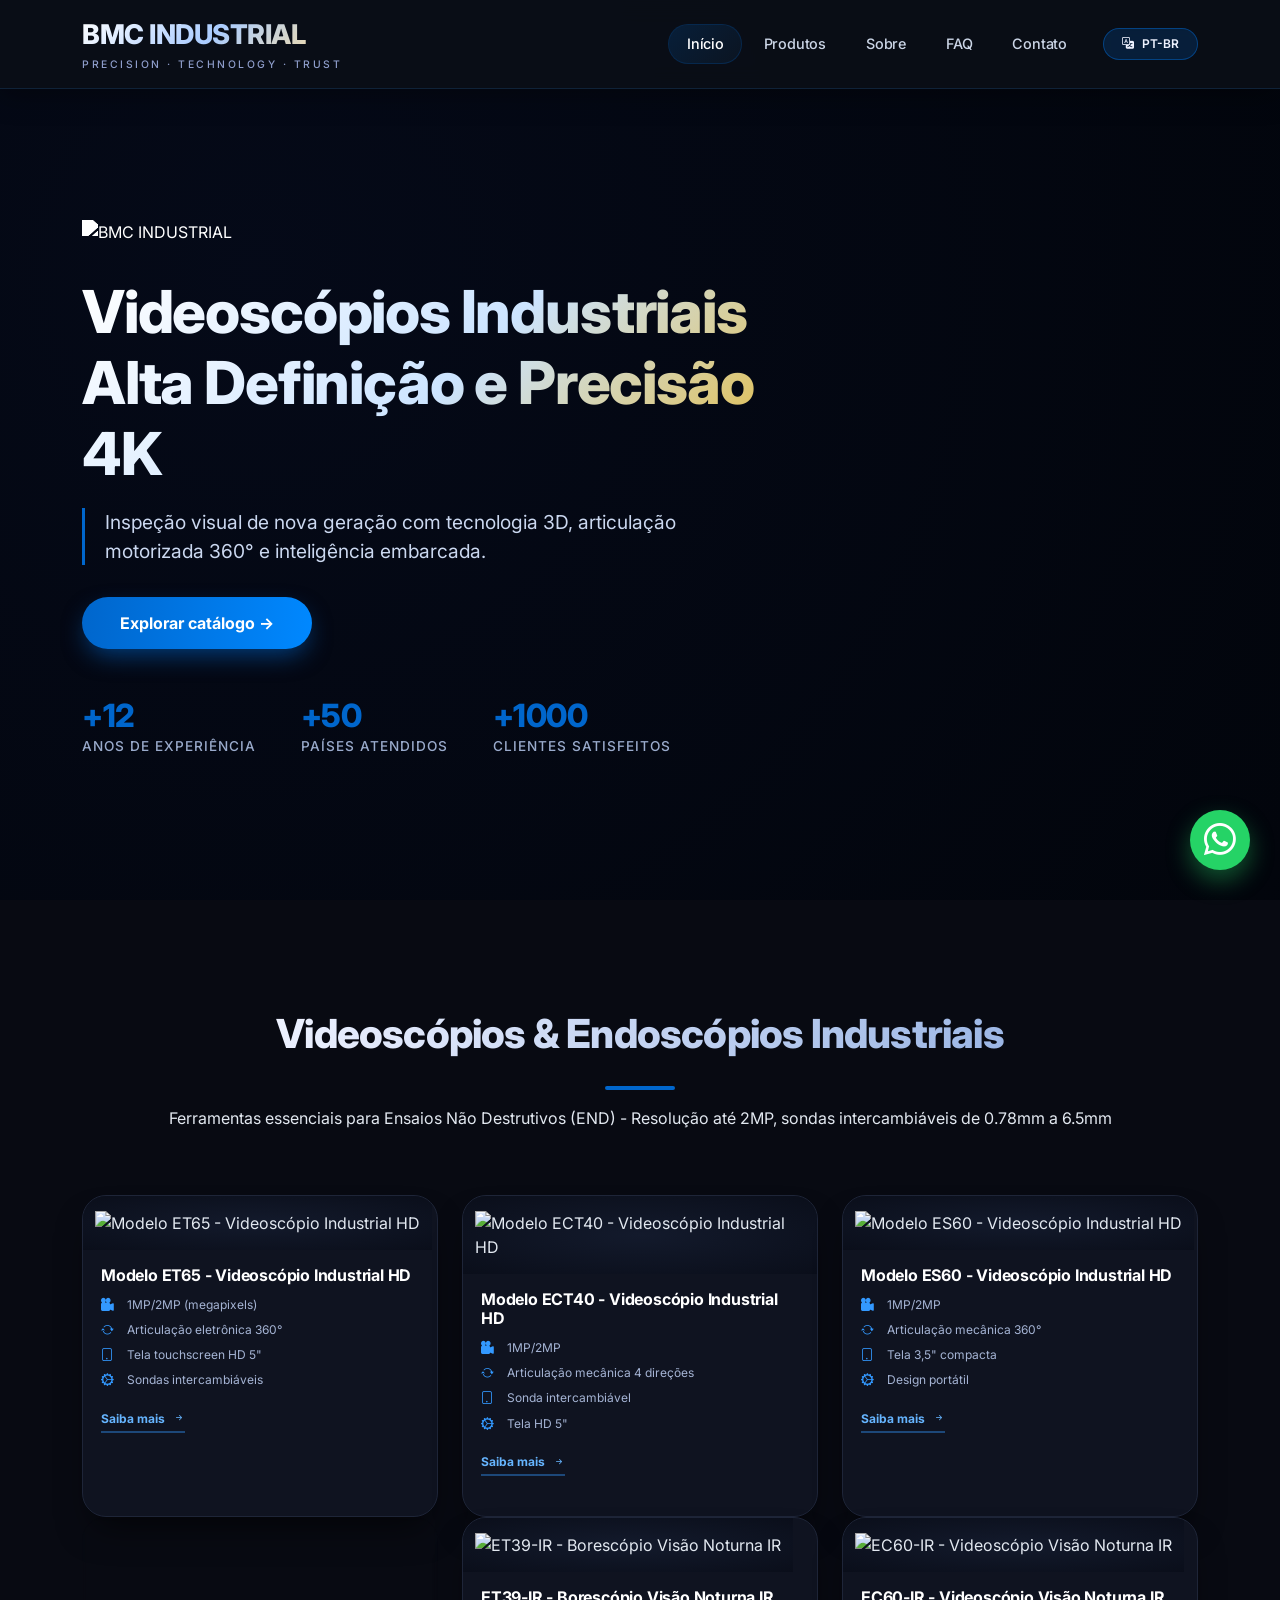
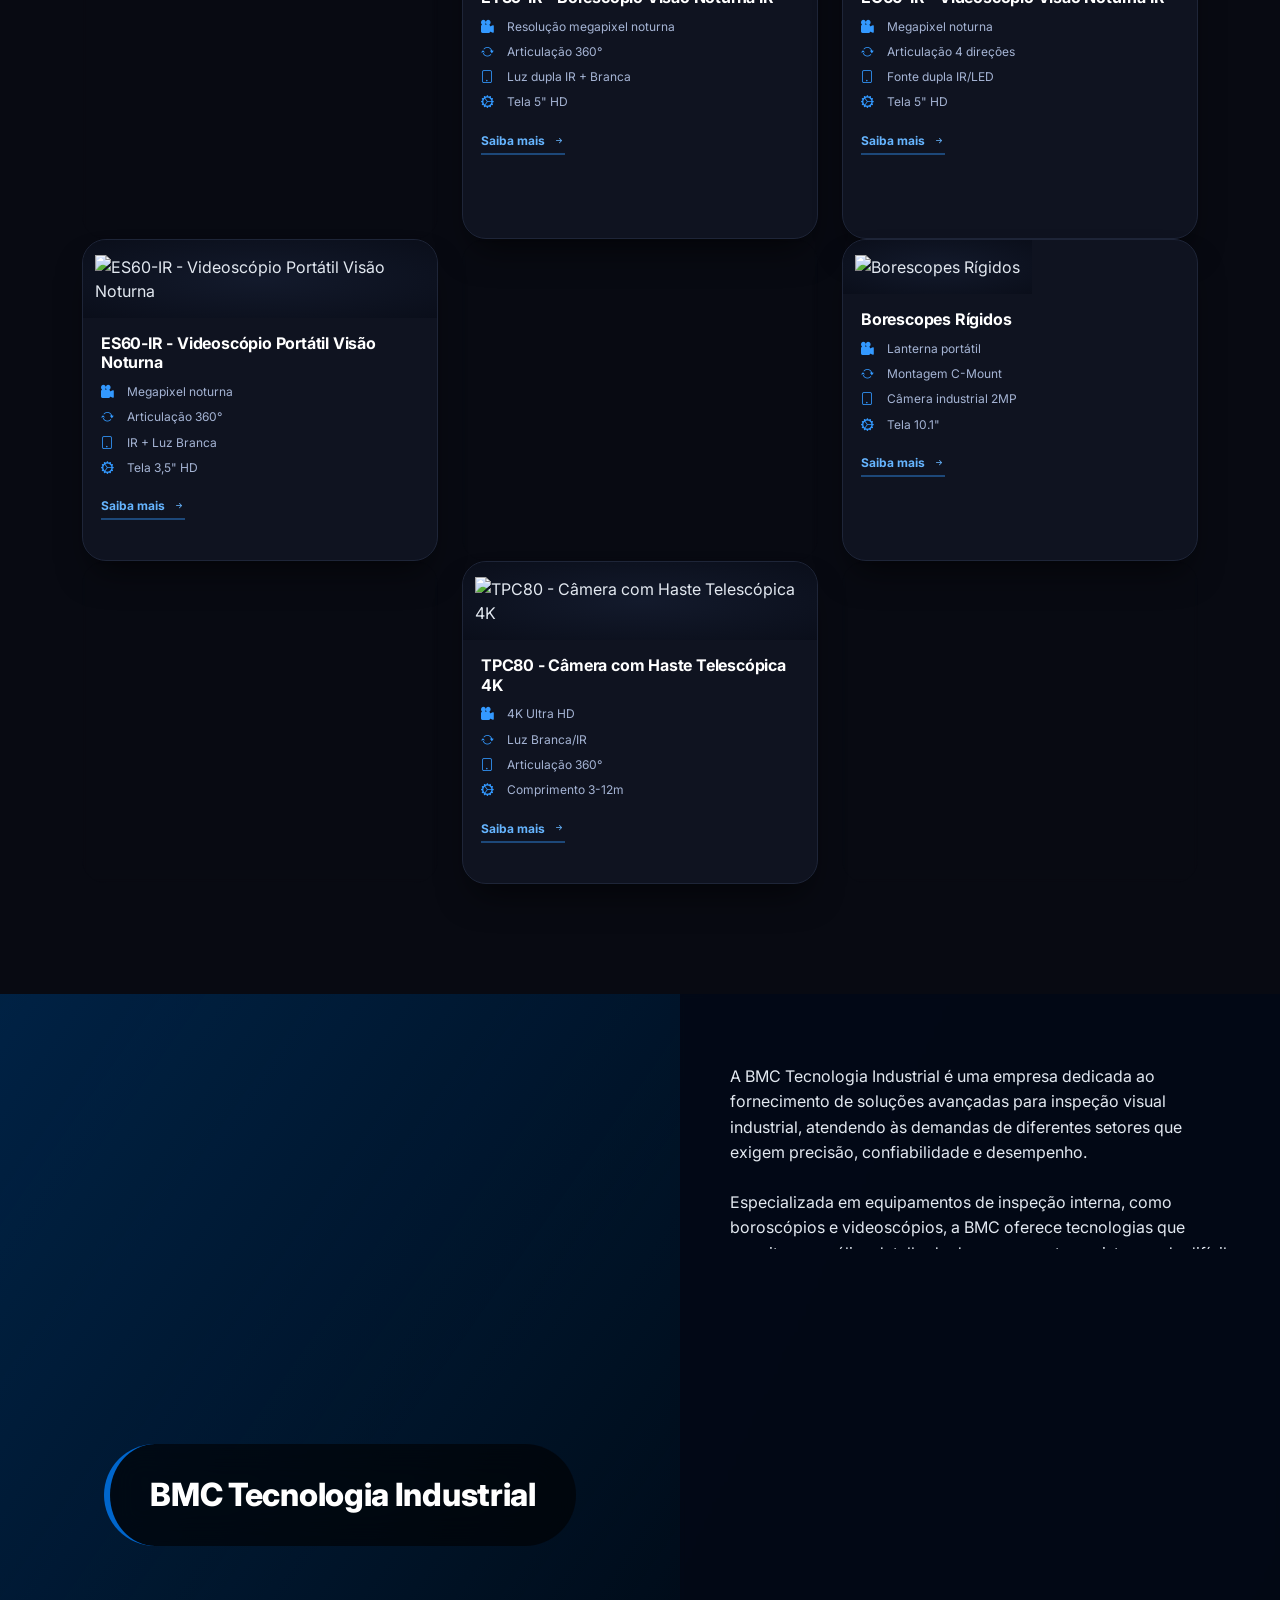
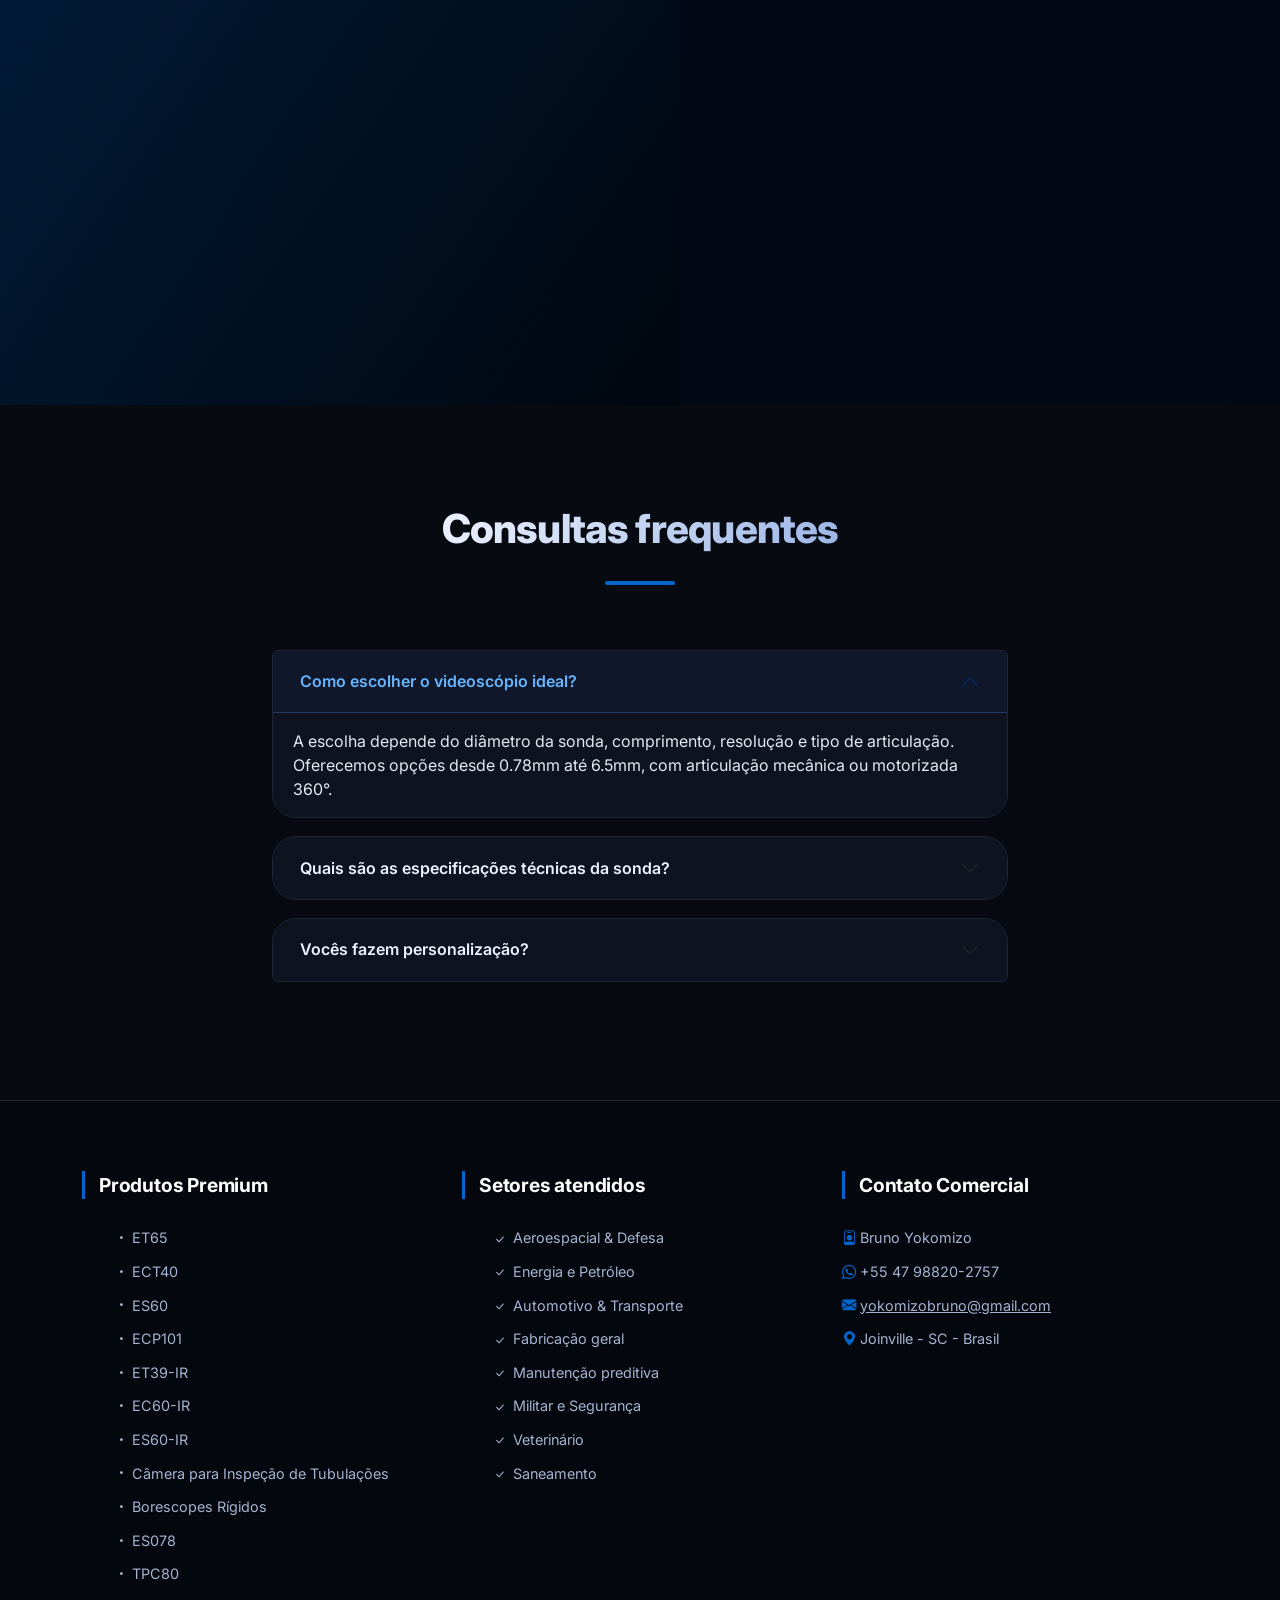
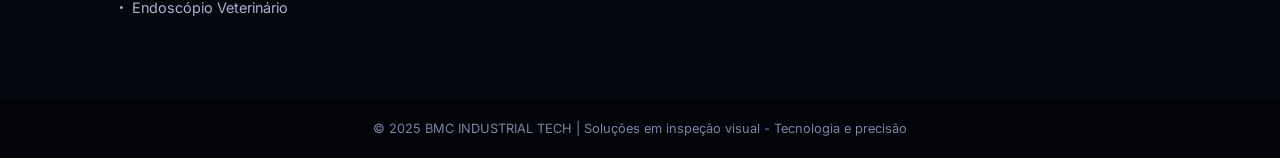
==== commit 8967ac33: "Adjust body zoom level for responsive design" ====
--- a/index.html
+++ b/index.html
@@ -126,9 +126,9 @@
             .section-header h2 { font-size: 1.9rem; }
         }
         .gradient-text-gold { background: linear-gradient(120deg, #ffdd99, #ffbb55); -webkit-background-clip: text; background-clip: text; color: transparent; }
-        
+          
         @media (max-width: 768px) {
-            body { zoom: 0.5; }
+            body { zoom: 0.7; }
             .row > [class*="col-"] {
                 width: 50% !important;
                 flex: 0 0 50% !important;
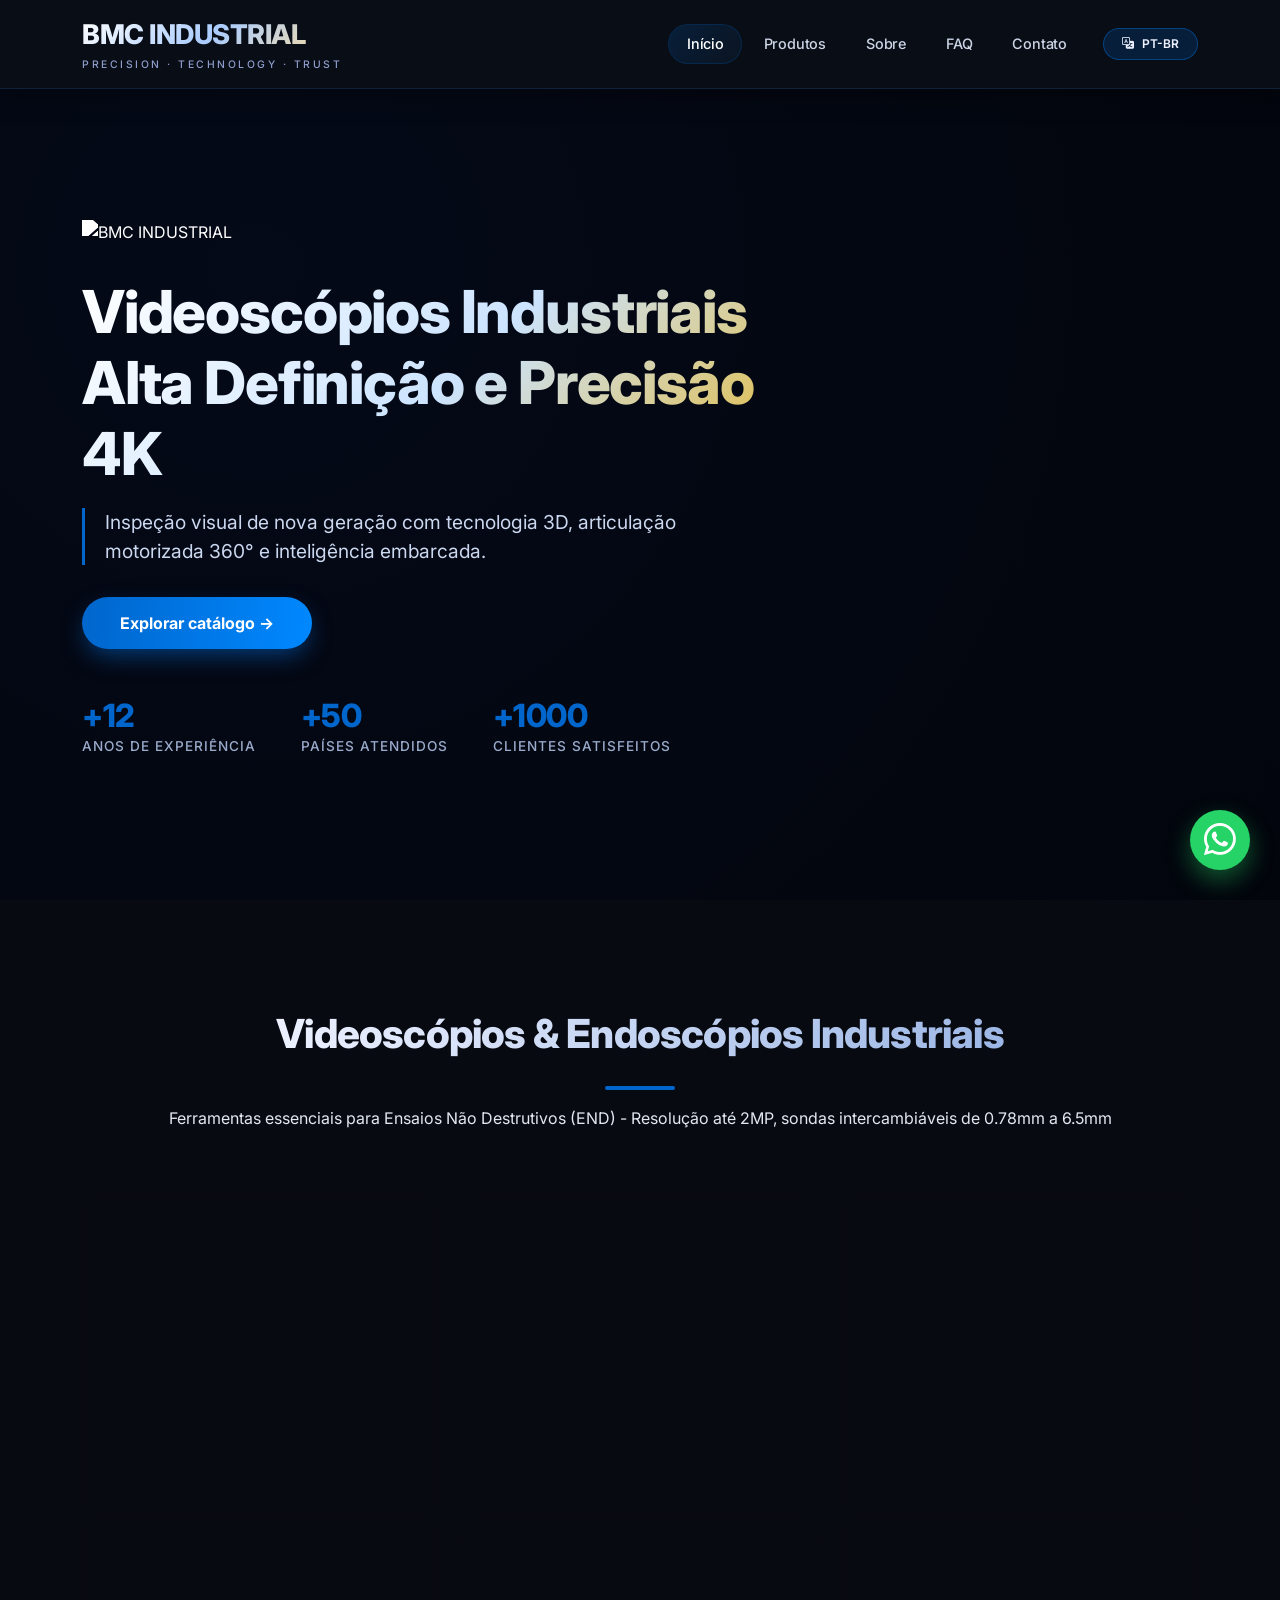
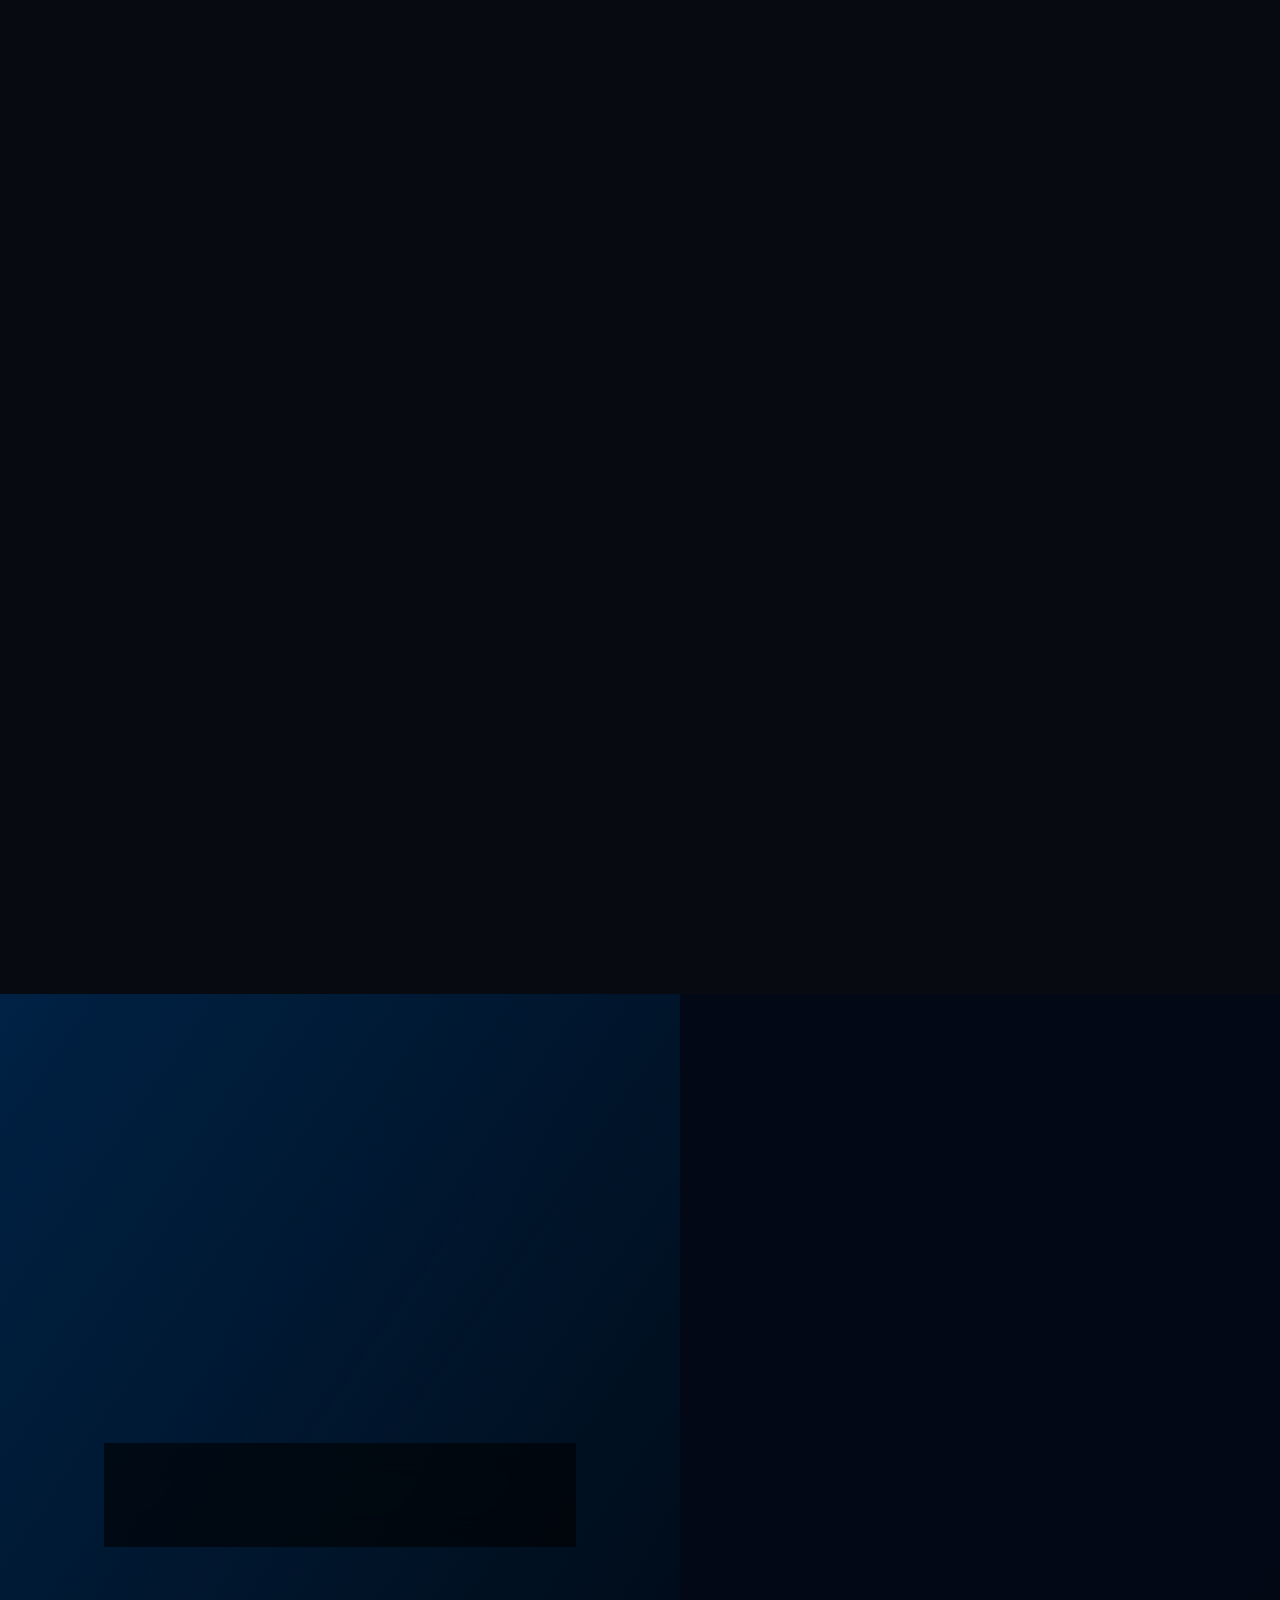
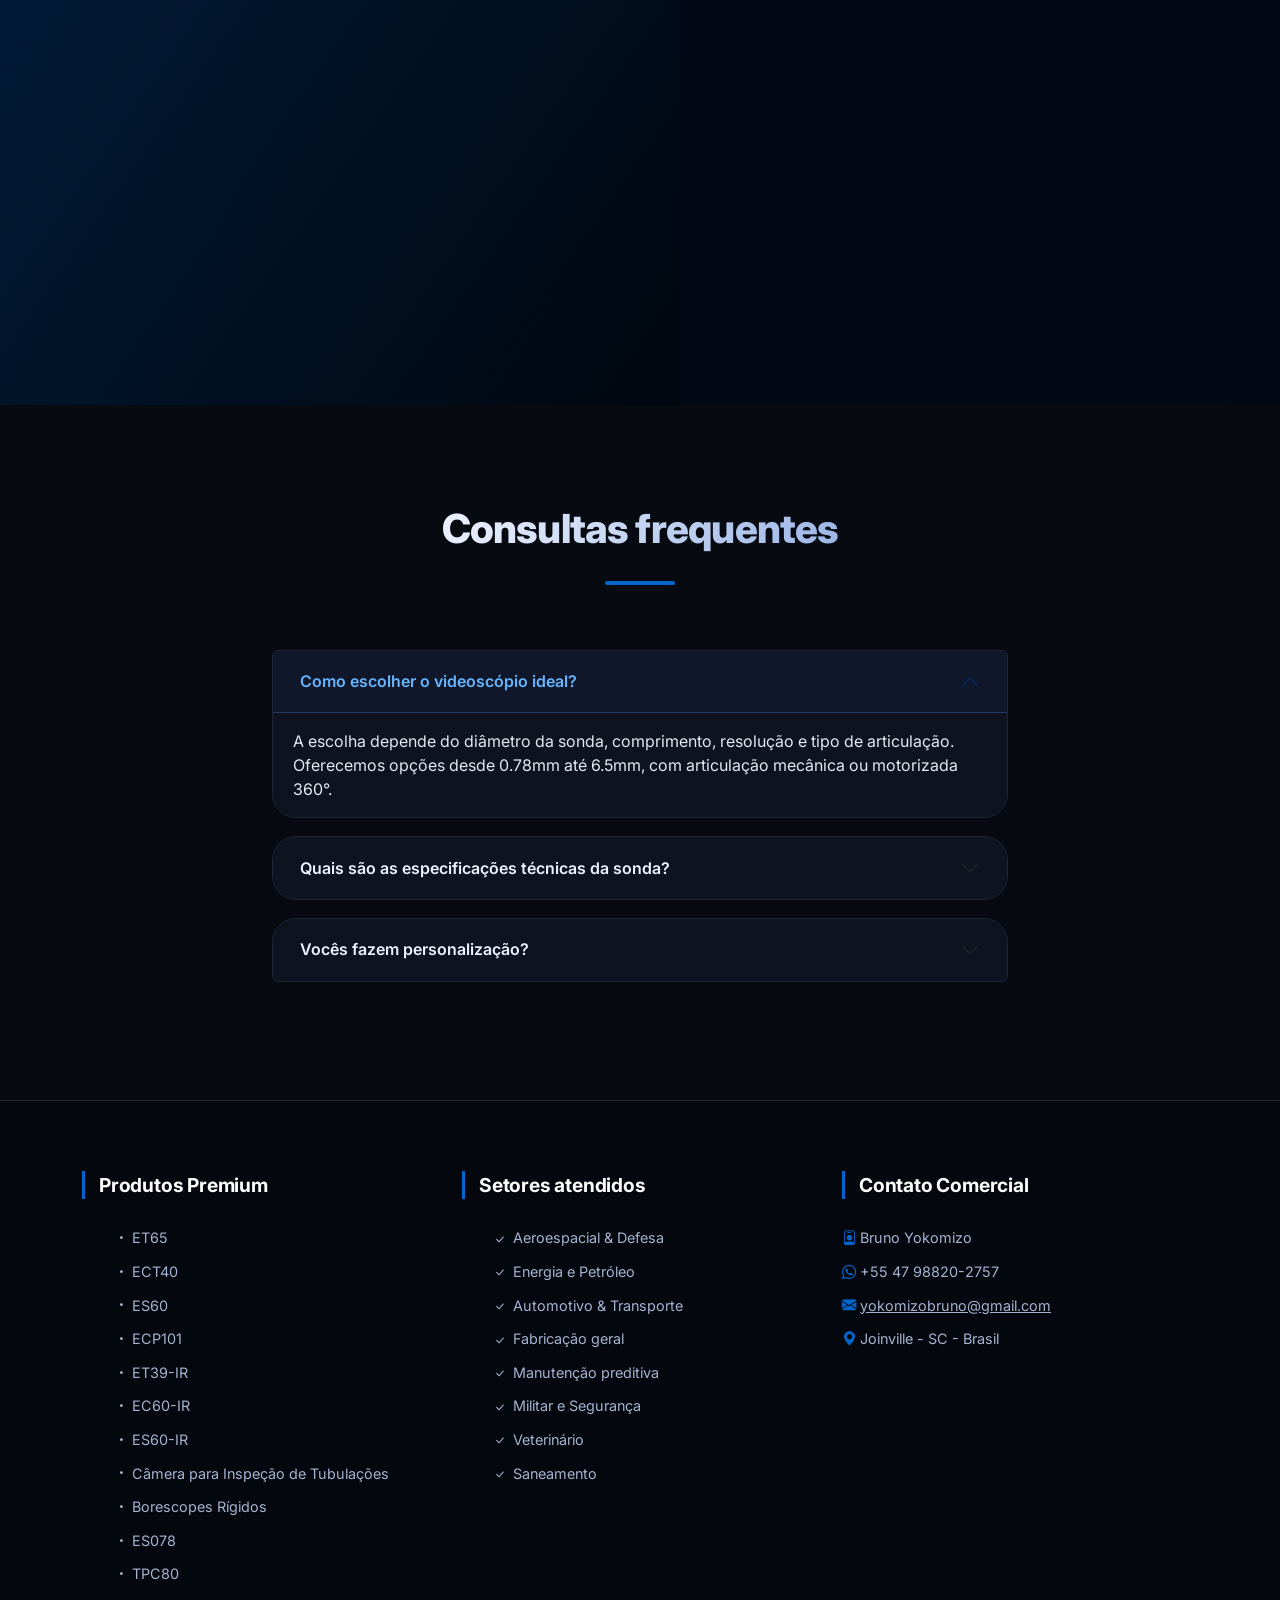
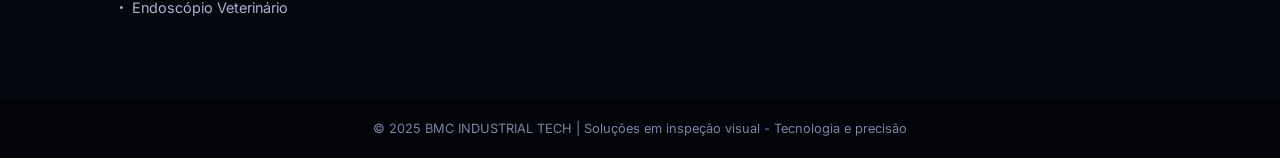
==== commit 45f70b6e: "Adjust media query for body zoom on smaller screens" ====
--- a/index.html
+++ b/index.html
@@ -127,8 +127,8 @@
         }
         .gradient-text-gold { background: linear-gradient(120deg, #ffdd99, #ffbb55); -webkit-background-clip: text; background-clip: text; color: transparent; }
           
-        @media (max-width: 768px) {
-            body { zoom: 0.7; }
+        @media (max-width: 780px) {
+            body { zoom: 0.8; }
             .row > [class*="col-"] {
                 width: 50% !important;
                 flex: 0 0 50% !important;
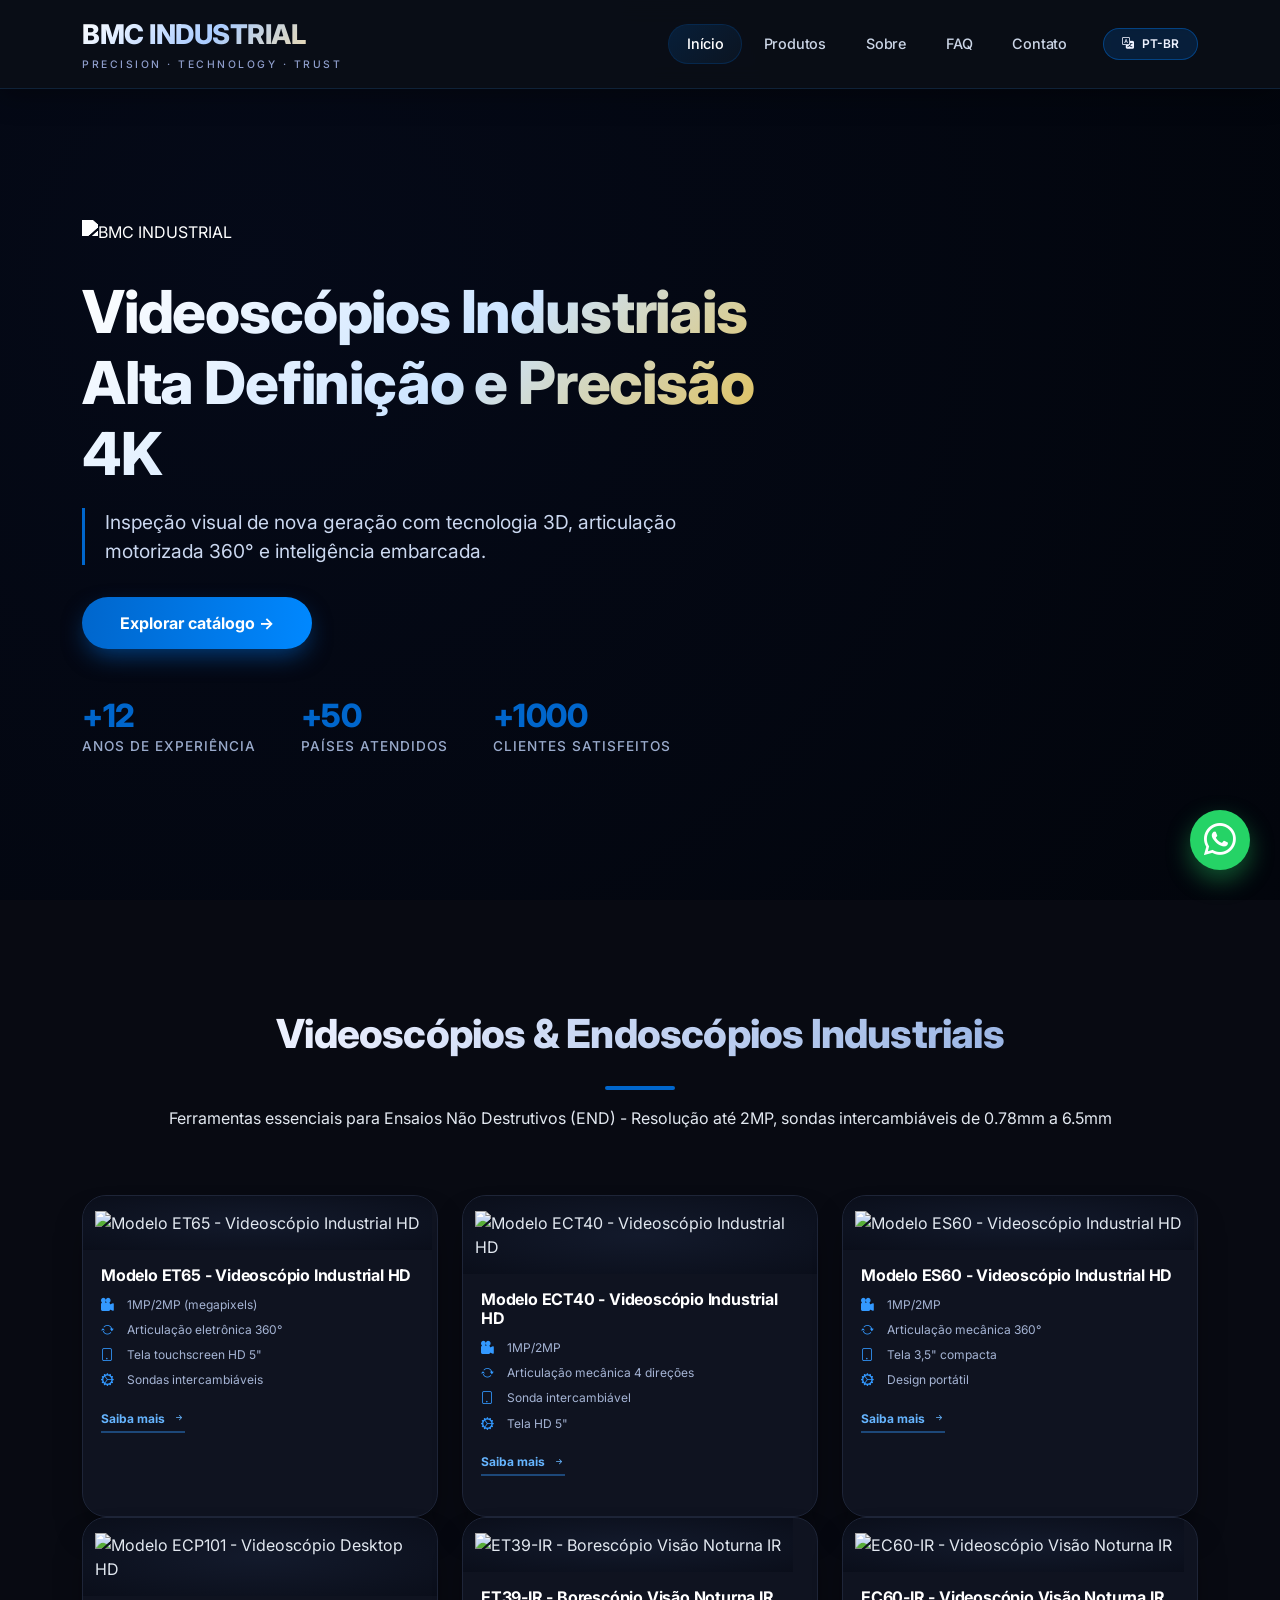
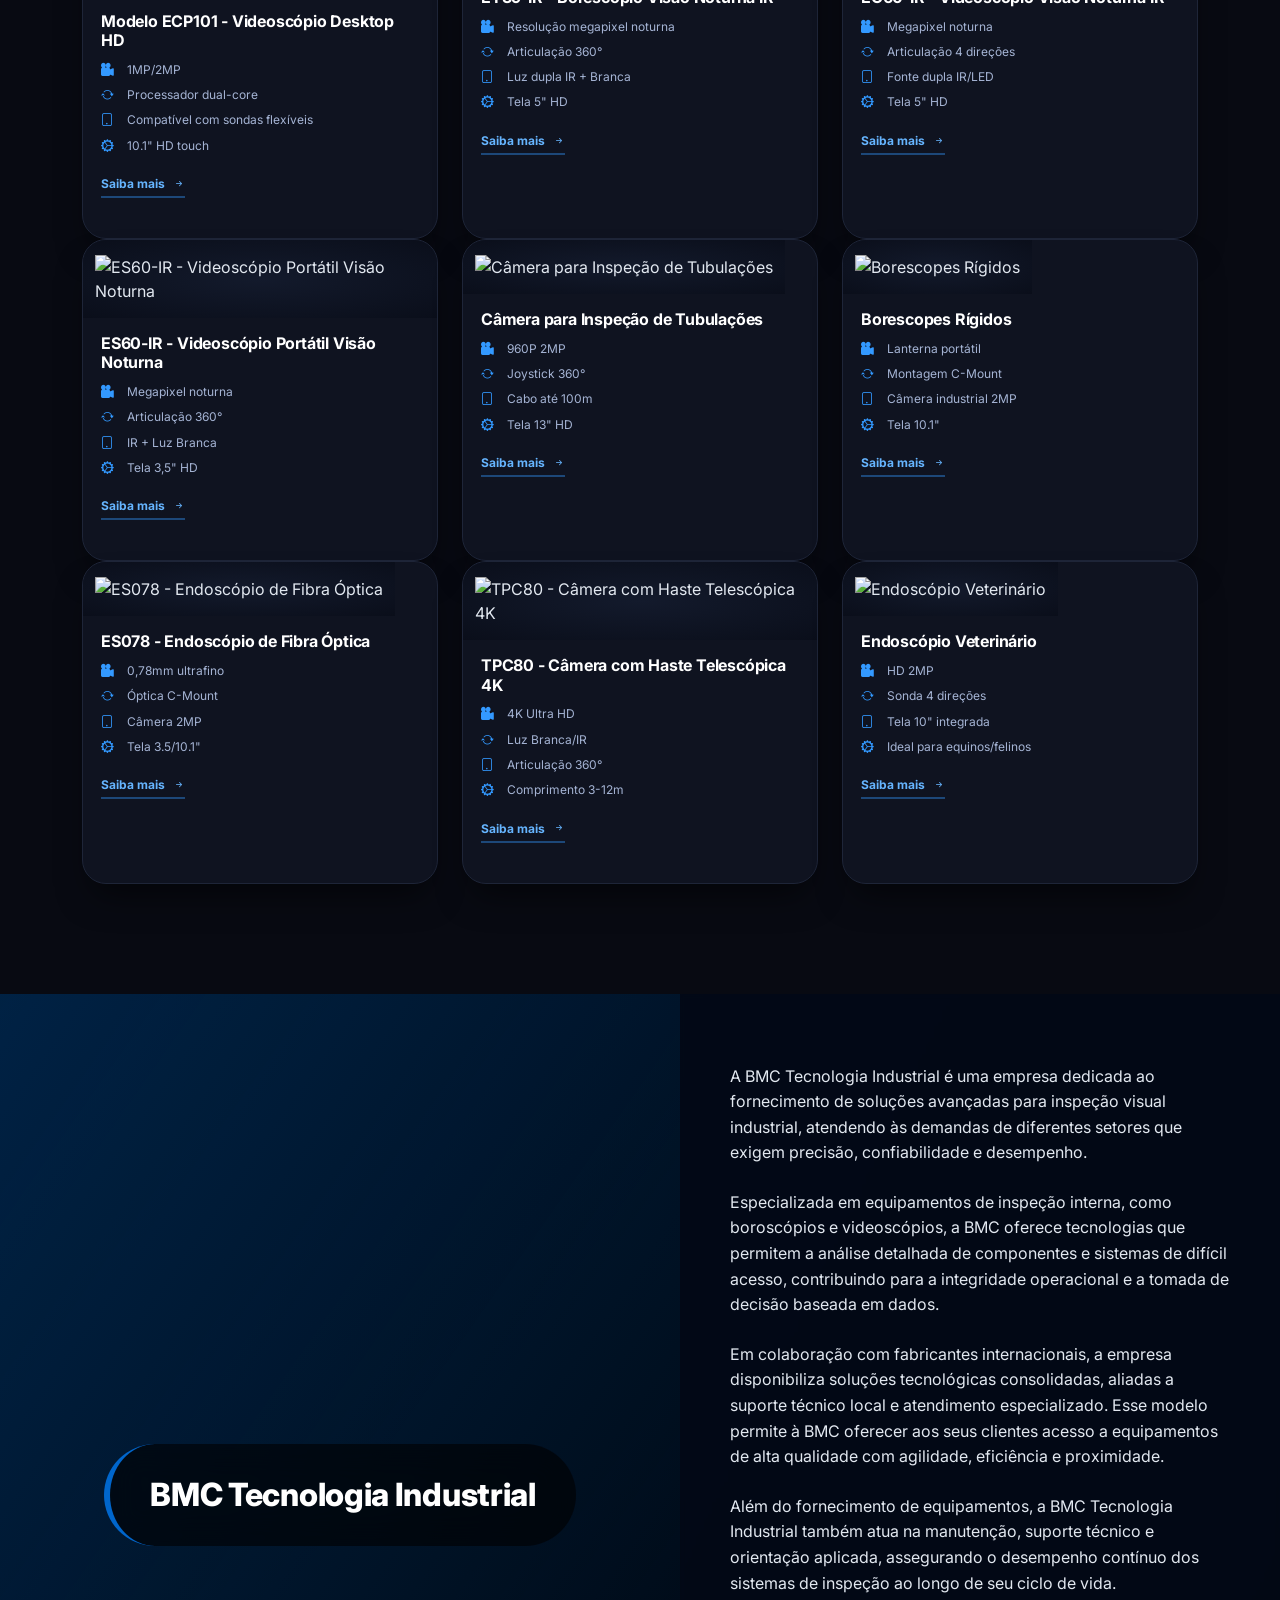
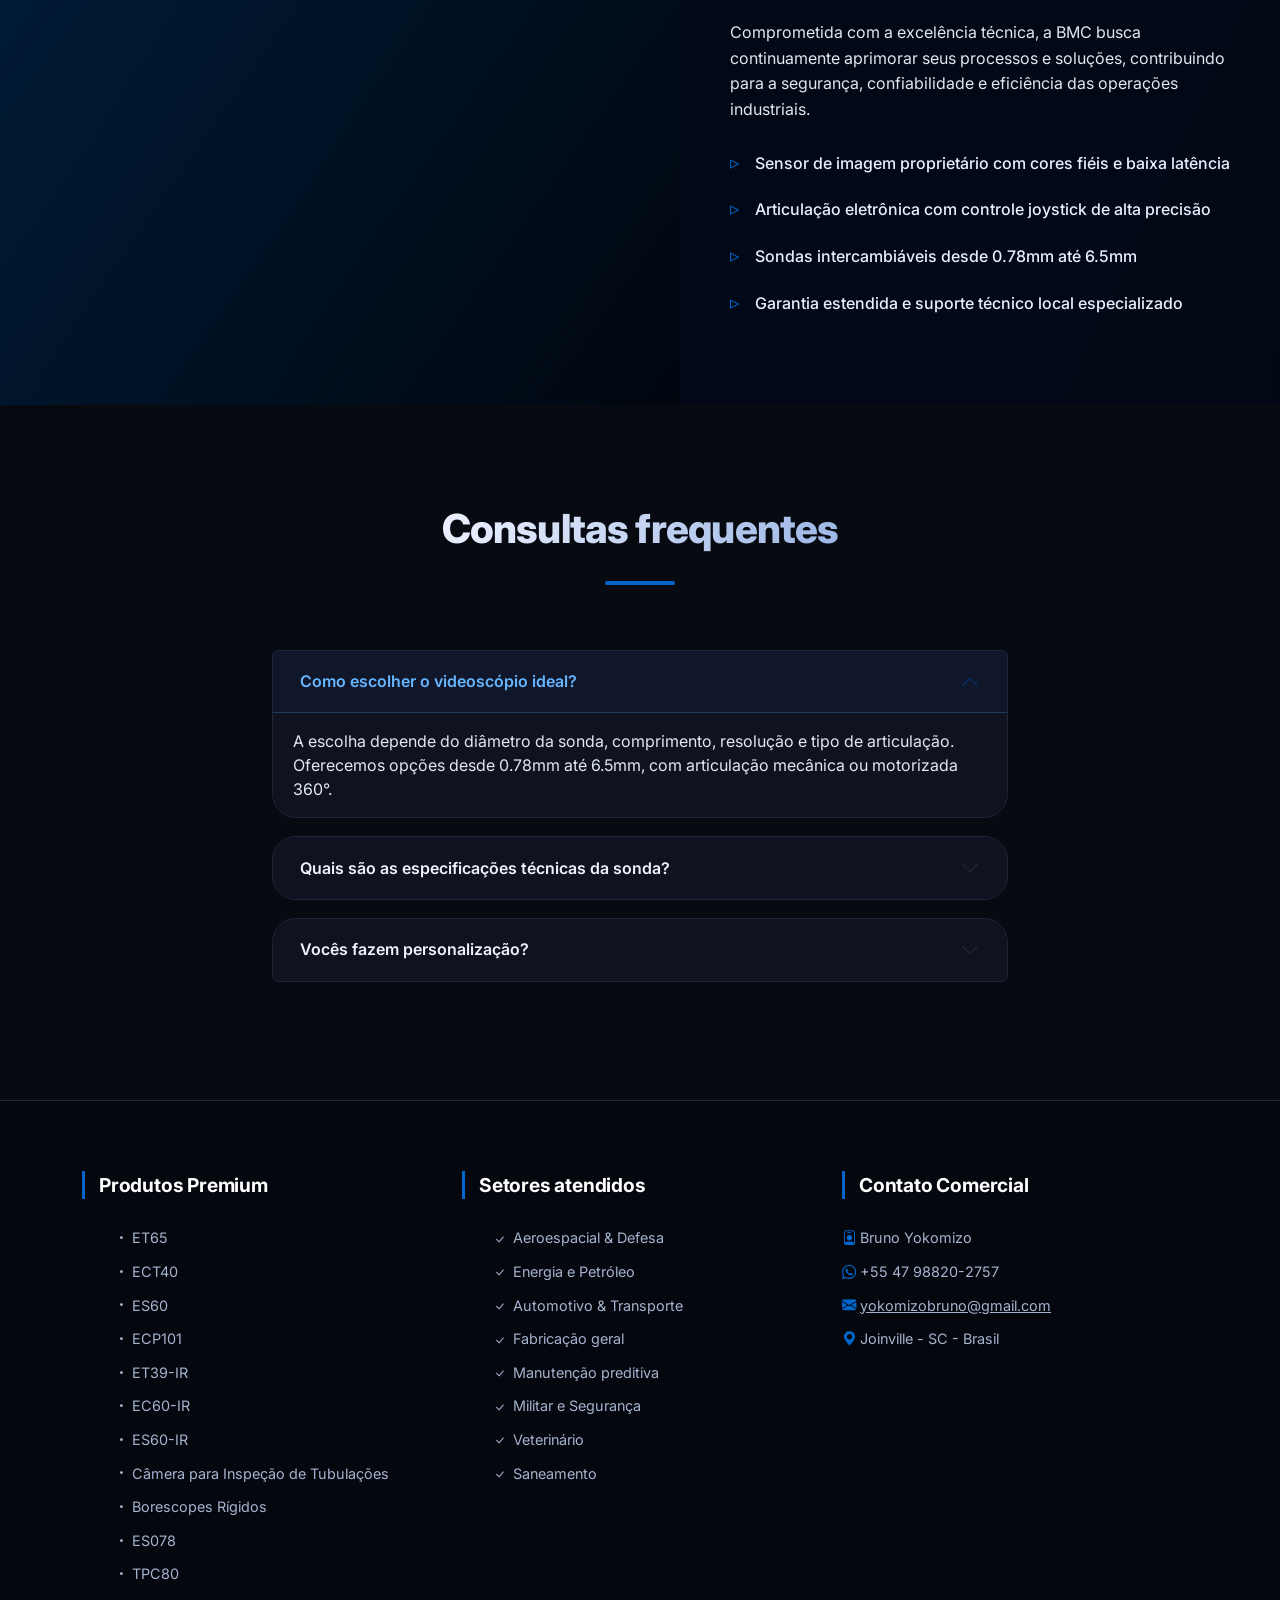
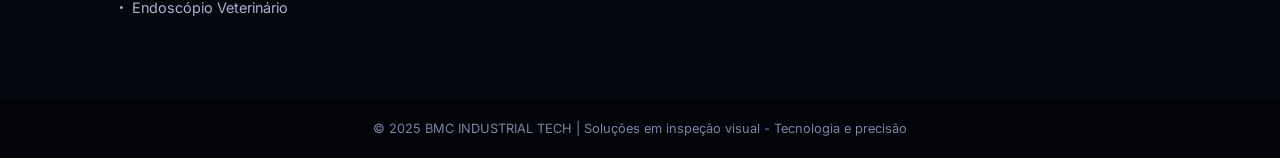
==== commit 2e3cdbaf: "Enhance responsive design for hero and stats Added responsive styles for hero section and stat items" ====
--- a/index.html
+++ b/index.html
@@ -129,11 +129,45 @@
           
         @media (max-width: 780px) {
             body { zoom: 0.8; }
+            
             .row > [class*="col-"] {
                 width: 50% !important;
                 flex: 0 0 50% !important;
                 max-width: 50% !important;
             }
+            
+            .hero-title {
+                font-size: 2.5rem !important;
+                line-height: 1.4 !important;
+                word-break: break-word !important;
+            }
+            
+            .hero-title br {
+                display: block !important;
+            }
+            
+            .hero-stats {
+                flex-direction: column !important;
+                gap: 1.2rem !important;
+                margin-top: 2rem !important;
+            }
+            
+            .stat-item {
+                display: flex !important;
+                align-items: center !important;
+                gap: 15px !important;
+            }
+            
+            .stat-item h3 {
+                font-size: 2.2rem !important;
+                min-width: 70px !important;
+            }
+            
+            .stat-item p {
+                font-size: 0.9rem !important;
+                text-align: left !important;
+            }
+            
             .product-card { margin-bottom: 15px; border-radius: 20px; }
             .product-img { height: 120px; padding: 10px 8px; }
             .product-body { padding: 12px 14px 16px; }
@@ -148,6 +182,8 @@
                 width: 33.333333% !important;
                 flex: 0 0 33.333333% !important;
                 max-width: 33.333333% !important;
+            }
+        }
             }
         }
     </style>
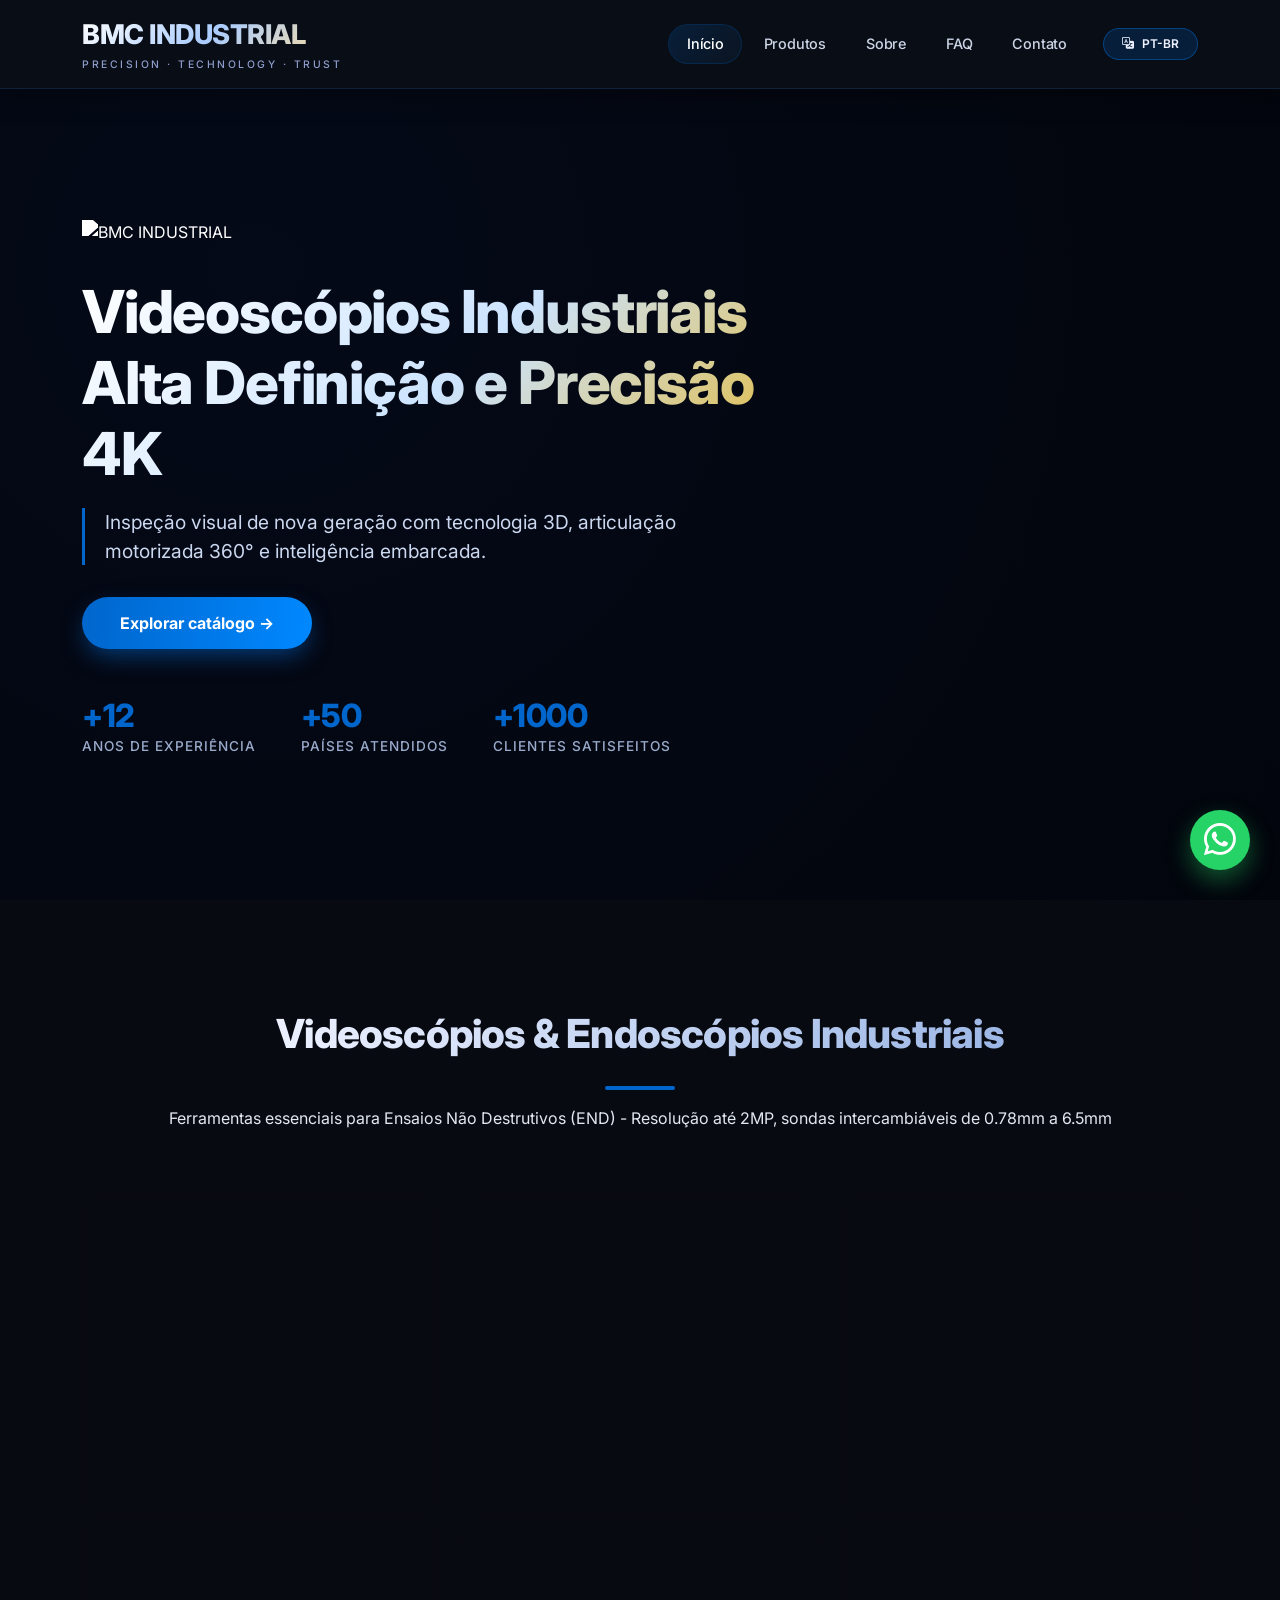
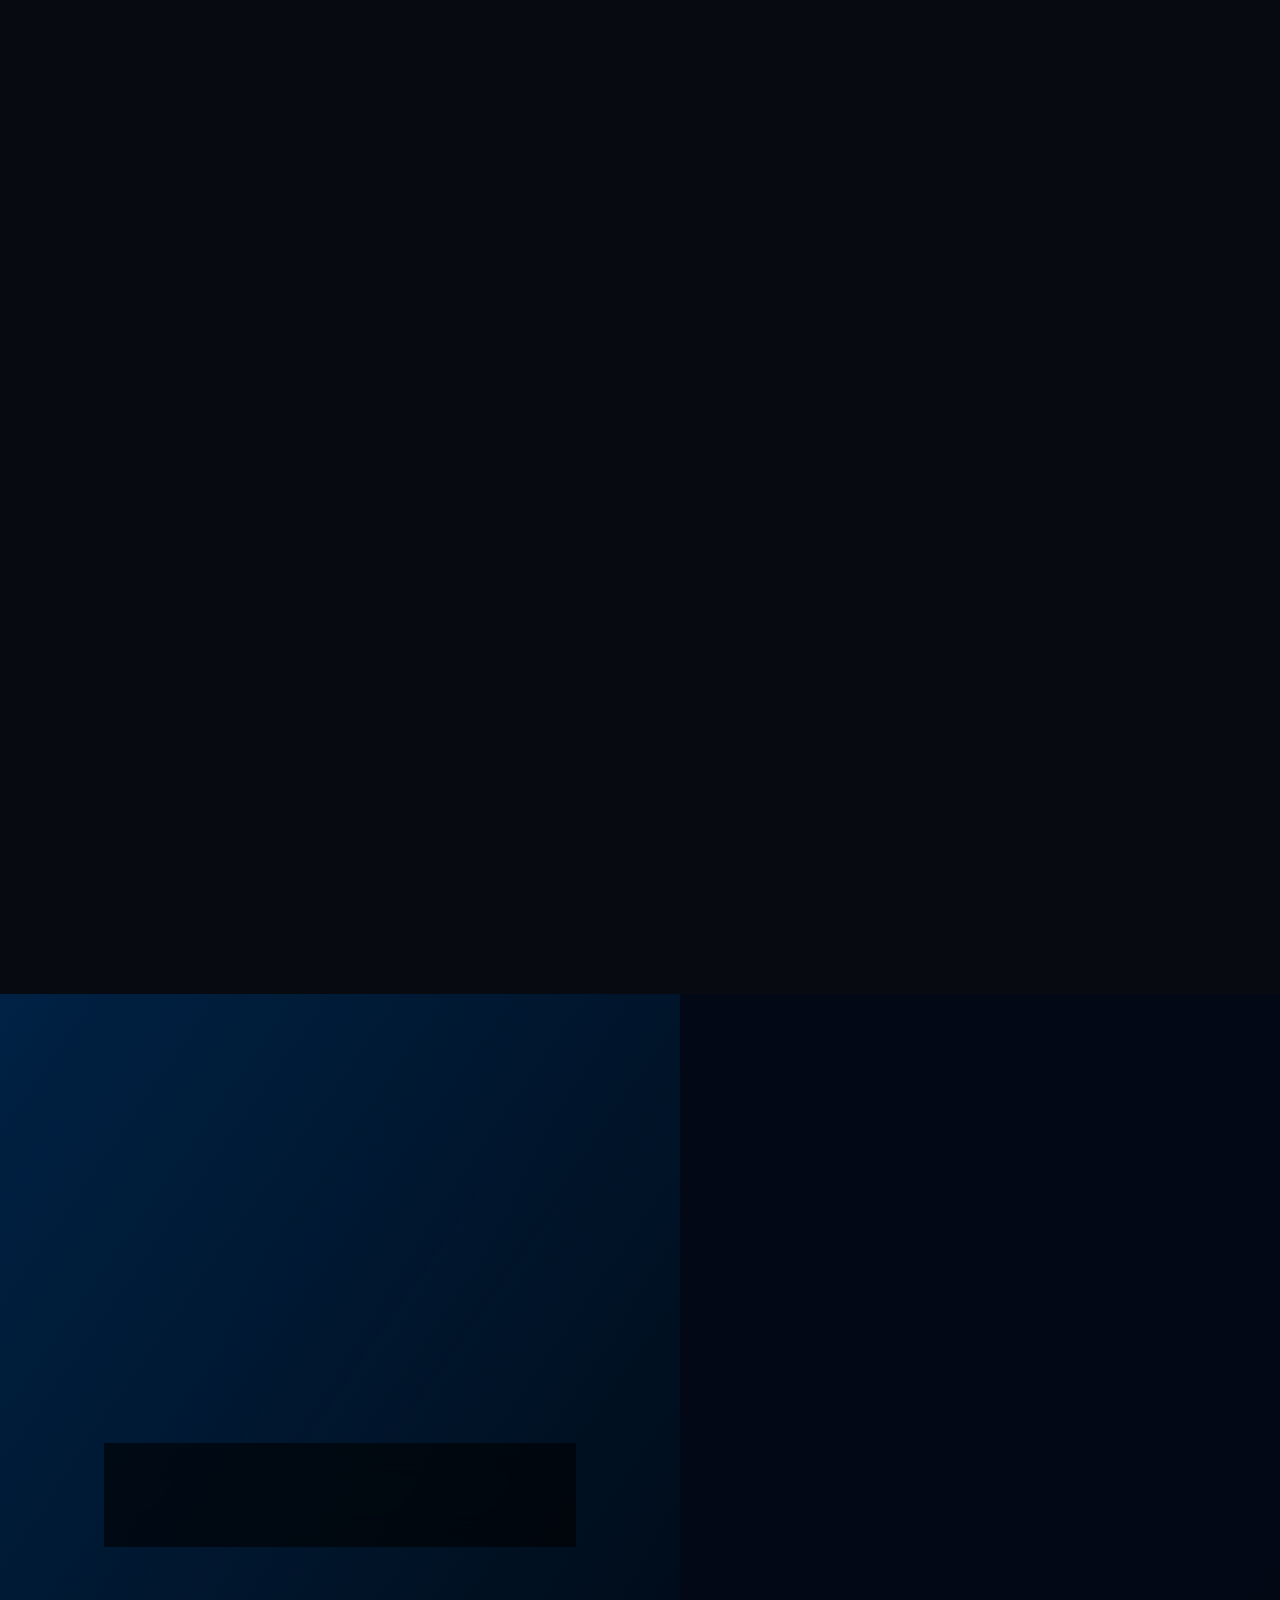
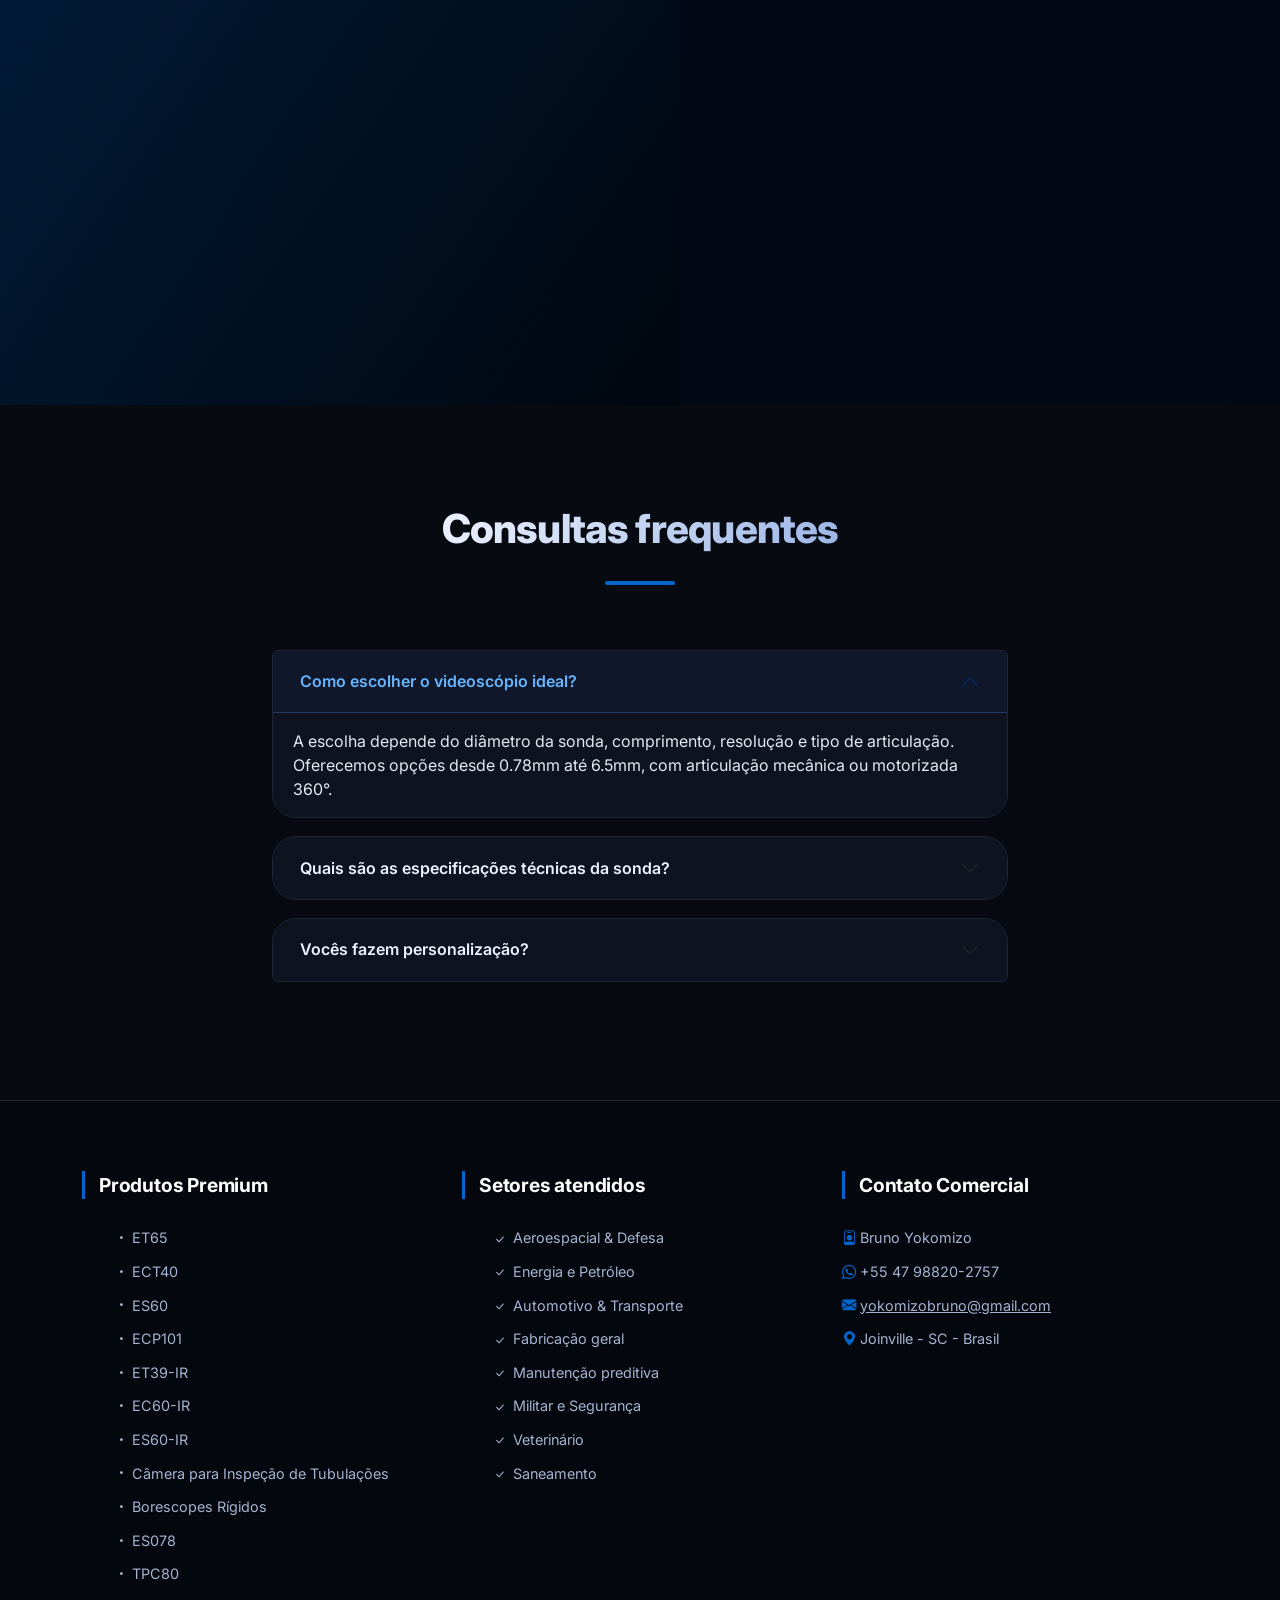
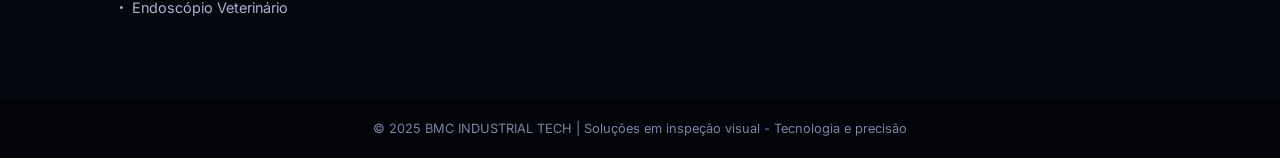
==== commit 65112fe8: "Update index.html" ====
--- a/index.html
+++ b/index.html
@@ -183,9 +183,6 @@
                 flex: 0 0 33.333333% !important;
                 max-width: 33.333333% !important;
             }
-        }
-            }
-        }
     </style>
 </head>
 <body class="dark-theme">
@@ -301,8 +298,12 @@
         <div class="footer-bottom"><div class="container"><span data-key="copyright">© 2025 BMC INDUSTRIAL TECH | Soluções em inspeção visual - Tecnologia e precisão</span></div></div>
     </footer>
 
-    <div class="float-whatsapp" onclick="window.open('https://wa.me/5547988202757?text=Ol%C3%A1%2C%20gostaria%20de%20saber%20mais%20sobre%20os%20videosc%C3%B3pios%20BMC', '_blank')"><i class="bi bi-whatsapp"></i></div>
-    <div class="back-to-top" id="backToTop"><i class="bi bi-arrow-up-short" style="font-size: 28px;"></i></div>
+   <div class="float-whatsapp" onclick="window.open('https://wa.me/5547988202757?text=Ol%C3%A1%2C%20gostaria%20de%20saber%20mais%20sobre%20os%20videosc%C3%B3pios%20BMC', '_blank')">
+    <i class="bi bi-whatsapp"></i>
+</div>
+
+<div class="back-to-top" id="backToTop">
+    <i class="bi bi-arrow-up-short" style="font-size: 28px;"></i>
 </div>
 
 <script src="https://cdn.jsdelivr.net/npm/bootstrap@5.3.0-alpha1/dist/js/bootstrap.bundle.min.js"></script>
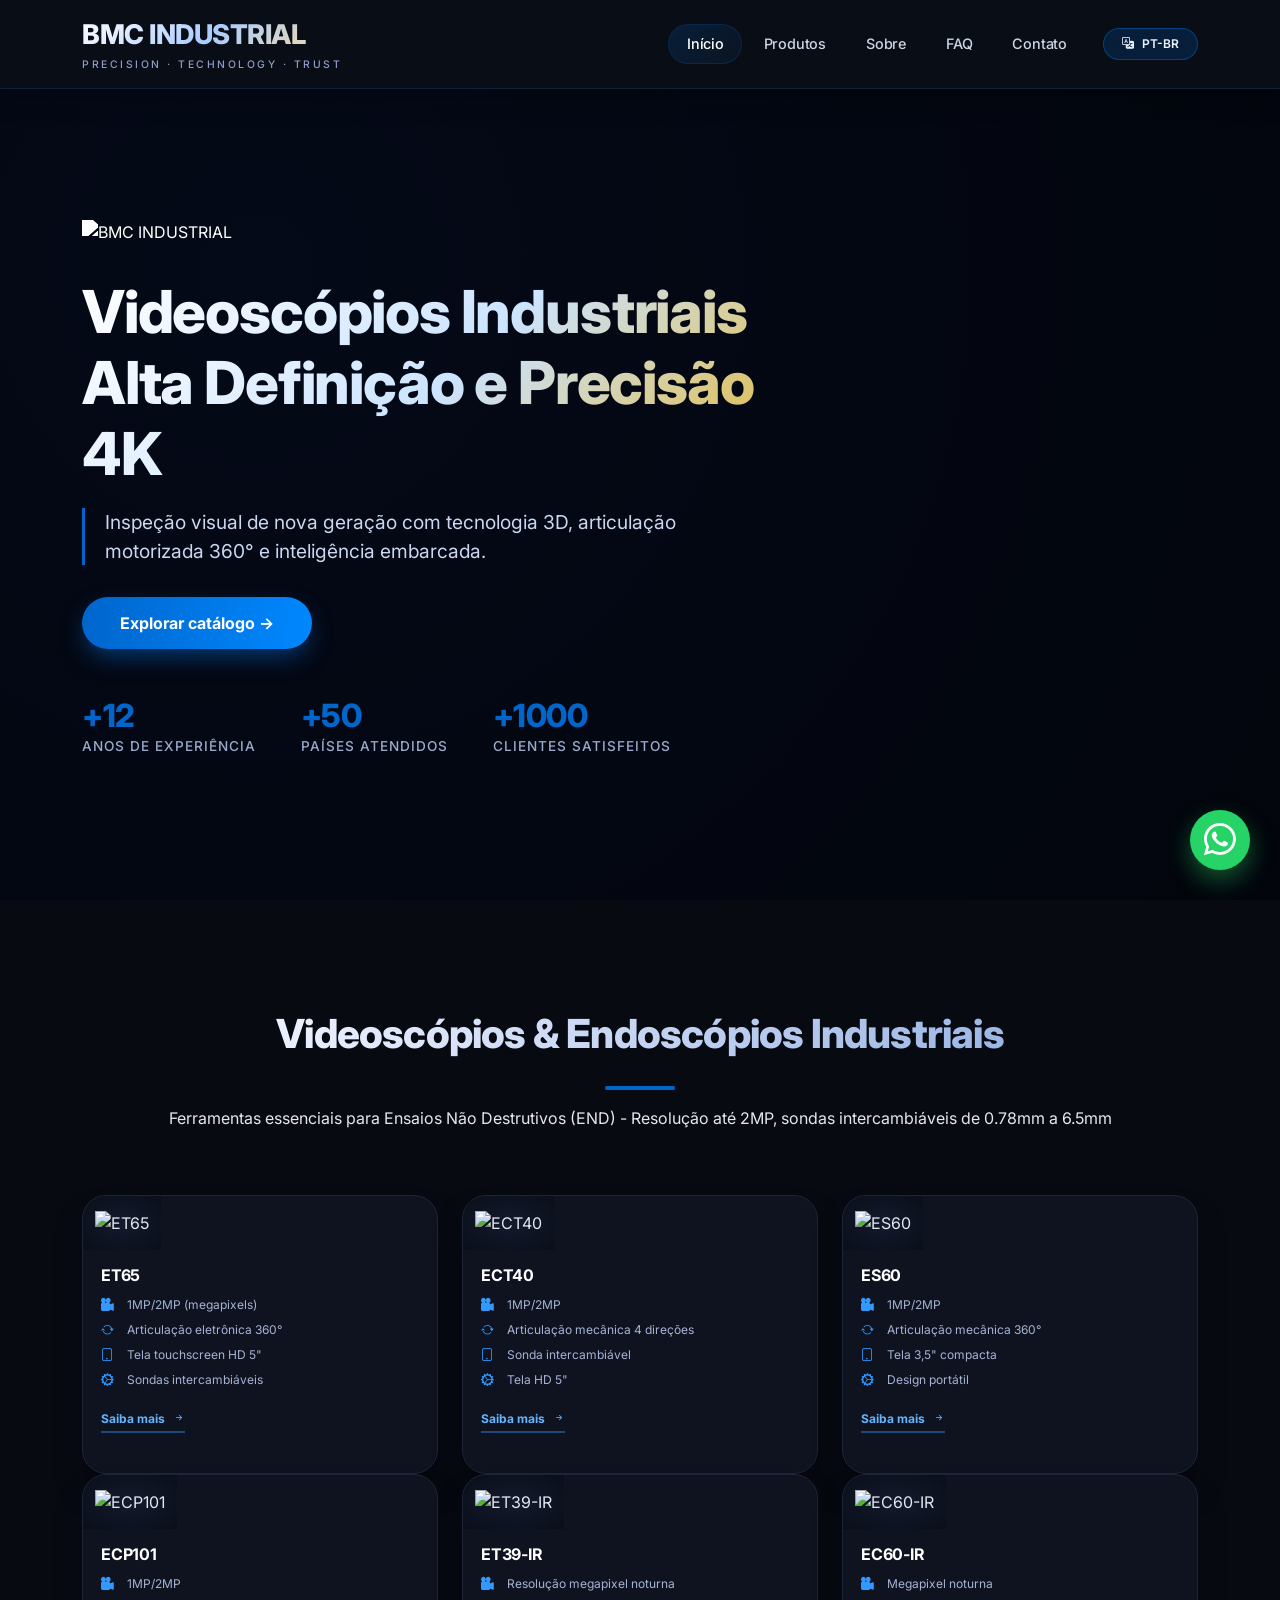
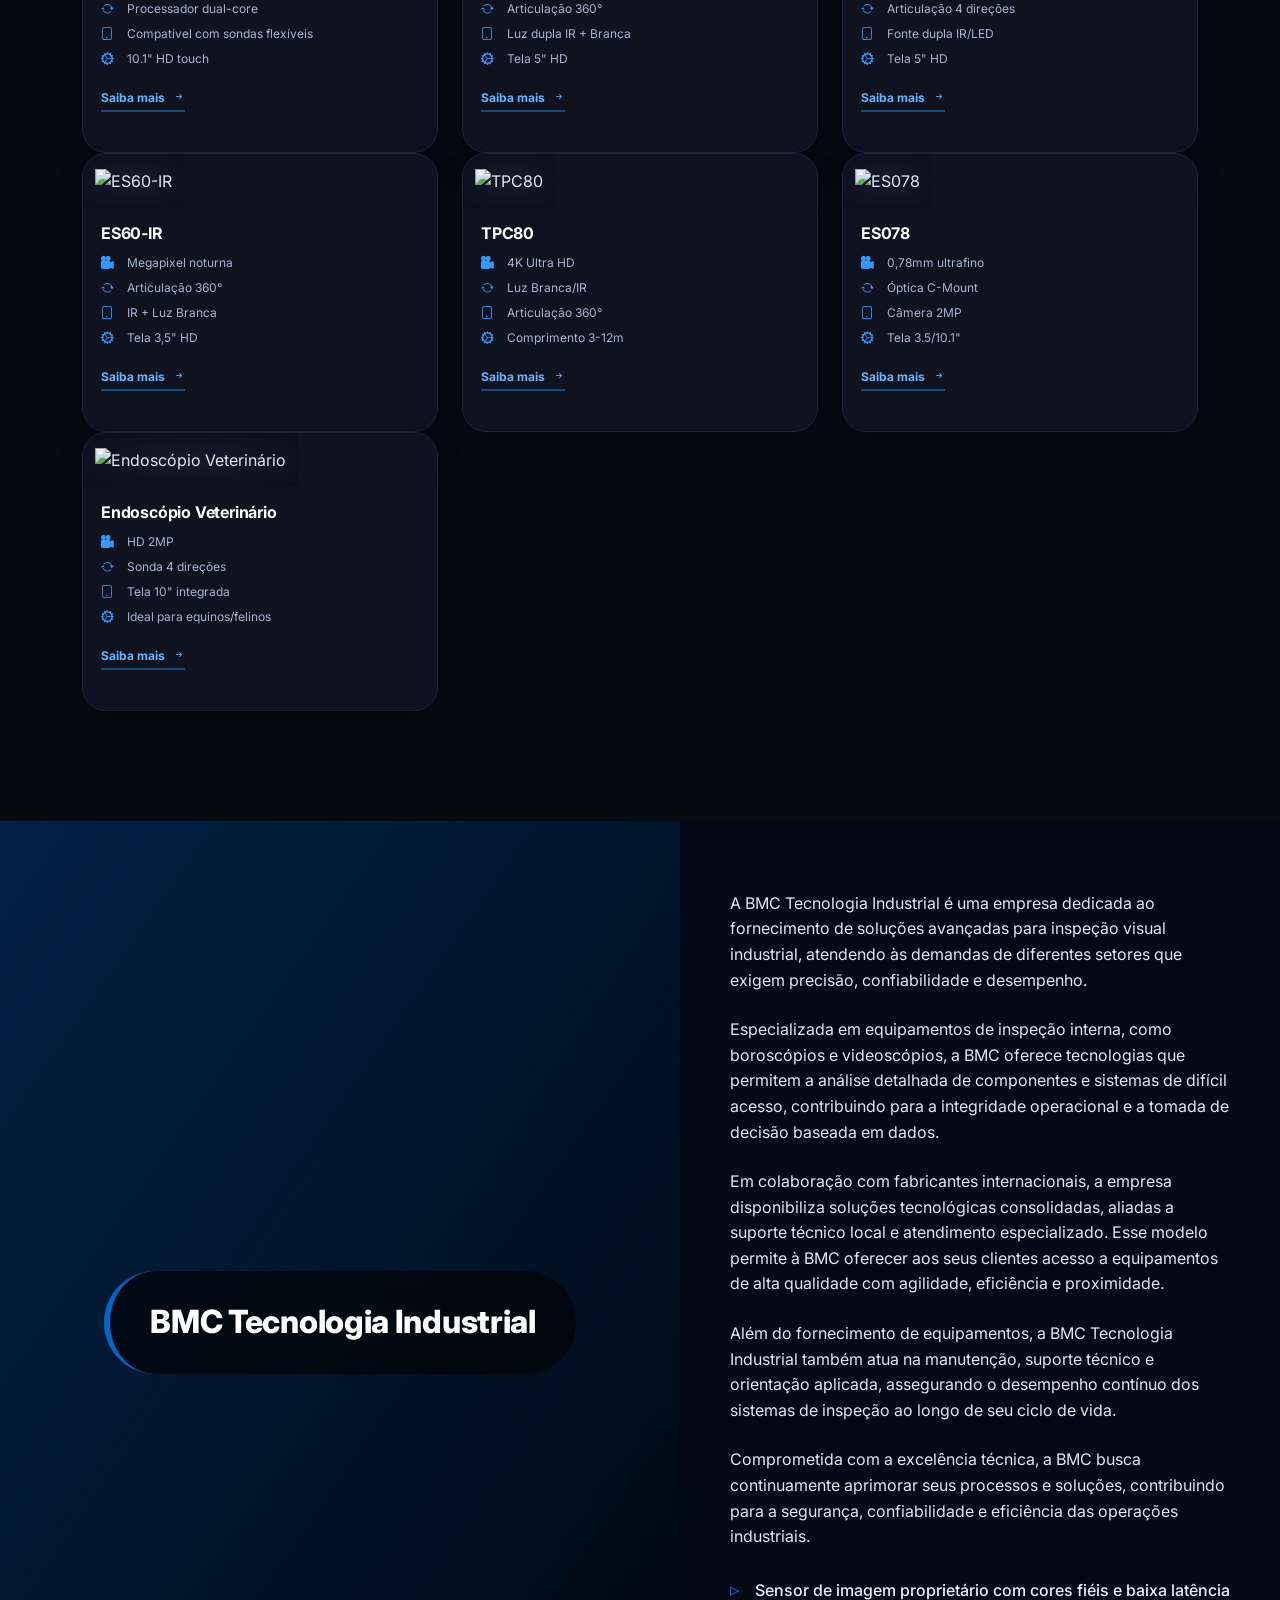
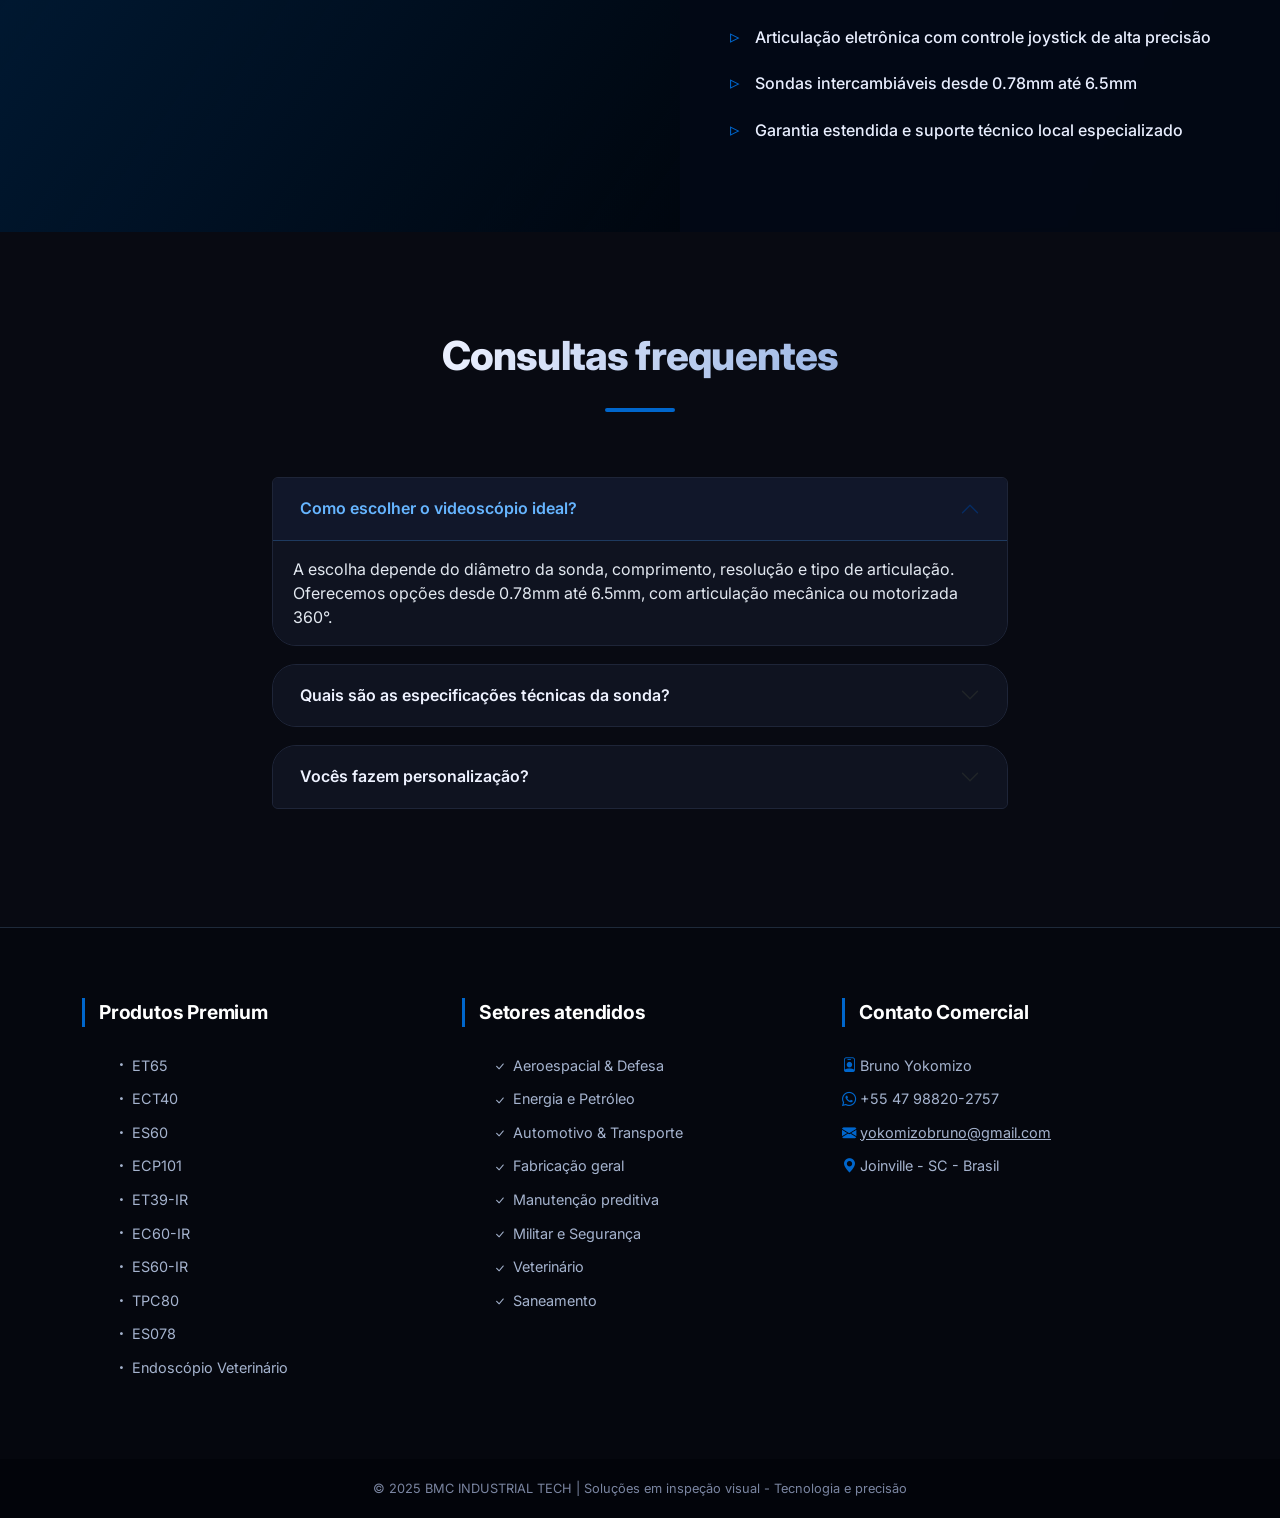
==== commit 809717dc: "Update index.html" ====
--- a/index.html
+++ b/index.html
@@ -129,45 +129,17 @@
           
         @media (max-width: 780px) {
             body { zoom: 0.8; }
-            
             .row > [class*="col-"] {
                 width: 50% !important;
                 flex: 0 0 50% !important;
                 max-width: 50% !important;
             }
-            
-            .hero-title {
-                font-size: 2.5rem !important;
-                line-height: 1.4 !important;
-                word-break: break-word !important;
-            }
-            
-            .hero-title br {
-                display: block !important;
-            }
-            
-            .hero-stats {
-                flex-direction: column !important;
-                gap: 1.2rem !important;
-                margin-top: 2rem !important;
-            }
-            
-            .stat-item {
-                display: flex !important;
-                align-items: center !important;
-                gap: 15px !important;
-            }
-            
-            .stat-item h3 {
-                font-size: 2.2rem !important;
-                min-width: 70px !important;
-            }
-            
-            .stat-item p {
-                font-size: 0.9rem !important;
-                text-align: left !important;
-            }
-            
+            .hero-title { font-size: 2.5rem !important; line-height: 1.4 !important; word-break: break-word !important; }
+            .hero-title br { display: block !important; }
+            .hero-stats { flex-direction: column !important; gap: 1.2rem !important; margin-top: 2rem !important; }
+            .stat-item { display: flex !important; align-items: center !important; gap: 15px !important; }
+            .stat-item h3 { font-size: 2.2rem !important; min-width: 70px !important; }
+            .stat-item p { font-size: 0.9rem !important; text-align: left !important; }
             .product-card { margin-bottom: 15px; border-radius: 20px; }
             .product-img { height: 120px; padding: 10px 8px; }
             .product-body { padding: 12px 14px 16px; }
@@ -183,6 +155,7 @@
                 flex: 0 0 33.333333% !important;
                 max-width: 33.333333% !important;
             }
+        }
     </style>
 </head>
 <body class="dark-theme">
@@ -213,92 +186,91 @@
     </div>
 </nav>
 
-    <section class="hero-section">
-        <div class="container hero-content">
-            <div class="row">
-                <div class="col-lg-8">
-                    <div class="hero-logo">
-                        <img src="https://i.postimg.cc/bNtqFwsK/BMC-Logo-1.png" alt="BMC INDUSTRIAL">
-                    </div>
-                    
-                    <h1 class="hero-title" data-key="hero_title">Videoscópios Industriais<br><span class="gradient-text-gold">Alta Definição e Precisão 4K</span></h1>
-                    <p class="hero-subtitle" data-key="hero_sub">Inspeção visual de nova geração com tecnologia 3D, articulação motorizada 360° e inteligência embarcada.</p>
-                    <a href="#products" class="btn-primary-custom" data-key="hero_btn">Explorar catálogo →</a>
-                    <div class="hero-stats">
-                        <div class="stat-item"><h3 data-key="stat1_val">+12</h3><p data-key="stat1_txt">Anos de experiência</p></div>
-                        <div class="stat-item"><h3 data-key="stat2_val">+50</h3><p data-key="stat2_txt">Países atendidos</p></div>
-                        <div class="stat-item"><h3 data-key="stat3_val">+1000</h3><p data-key="stat3_txt">Clientes satisfeitos</p></div>
-                    </div>
+<section class="hero-section">
+    <div class="container hero-content">
+        <div class="row">
+            <div class="col-lg-8">
+                <div class="hero-logo">
+                    <img src="https://i.postimg.cc/bNtqFwsK/BMC-Logo-1.png" alt="BMC INDUSTRIAL">
+                </div>
+                <h1 class="hero-title" data-key="hero_title">Videoscópios Industriais<br><span class="gradient-text-gold">Alta Definição e Precisão 4K</span></h1>
+                <p class="hero-subtitle" data-key="hero_sub">Inspeção visual de nova geração com tecnologia 3D, articulação motorizada 360° e inteligência embarcada.</p>
+                <a href="#products" class="btn-primary-custom" data-key="hero_btn">Explorar catálogo →</a>
+                <div class="hero-stats">
+                    <div class="stat-item"><h3 data-key="stat1_val">+12</h3><p data-key="stat1_txt">Anos de experiência</p></div>
+                    <div class="stat-item"><h3 data-key="stat2_val">+50</h3><p data-key="stat2_txt">Países atendidos</p></div>
+                    <div class="stat-item"><h3 data-key="stat3_val">+1000</h3><p data-key="stat3_txt">Clientes satisfeitos</p></div>
                 </div>
             </div>
         </div>
-    </section>
-
-    <section id="products" class="products-section">
+    </div>
+</section>
+
+<section id="products" class="products-section">
+    <div class="container">
+        <div class="section-header">
+            <h2 data-key="products_title">Videoscópios & Endoscópios Industriais</h2>
+            <div class="subline"></div>
+            <p class="mt-3" data-key="products_sub">Ferramentas essenciais para Ensaios Não Destrutivos (END) - Resolução até 2MP, sondas intercambiáveis de 0.78mm a 6.5mm</p>
+        </div>
+        <div class="row" id="productsContainer"></div>
+    </div>
+</section>
+
+<section id="about" class="about-section">
+    <div class="about-left"><h2 data-key="about_left_title">BMC Tecnologia Industrial</h2></div>
+    <div class="about-right">
+        <p data-key="about_text">A BMC Tecnologia Industrial é uma empresa dedicada ao fornecimento de soluções avançadas para inspeção visual industrial, atendendo às demandas de diferentes setores que exigem precisão, confiabilidade e desempenho.</p>
+        <p data-key="about_text2">Especializada em equipamentos de inspeção interna, como boroscópios e videoscópios, a BMC oferece tecnologias que permitem a análise detalhada de componentes e sistemas de difícil acesso, contribuindo para a integridade operacional e a tomada de decisão baseada em dados.</p>
+        <p data-key="about_text3">Em colaboração com fabricantes internacionais, a empresa disponibiliza soluções tecnológicas consolidadas, aliadas a suporte técnico local e atendimento especializado. Esse modelo permite à BMC oferecer aos seus clientes acesso a equipamentos de alta qualidade com agilidade, eficiência e proximidade.</p>
+        <p data-key="about_text4">Além do fornecimento de equipamentos, a BMC Tecnologia Industrial também atua na manutenção, suporte técnico e orientação aplicada, assegurando o desempenho contínuo dos sistemas de inspeção ao longo de seu ciclo de vida.</p>
+        <p data-key="about_text5">Comprometida com a excelência técnica, a BMC busca continuamente aprimorar seus processos e soluções, contribuindo para a segurança, confiabilidade e eficiência das operações industriais.</p>
+        <ul class="about-list">
+            <li data-key="about_item1">Sensor de imagem proprietário com cores fiéis e baixa latência</li>
+            <li data-key="about_item2">Articulação eletrônica com controle joystick de alta precisão</li>
+            <li data-key="about_item3">Sondas intercambiáveis desde 0.78mm até 6.5mm</li>
+            <li data-key="about_item4">Garantia estendida e suporte técnico local especializado</li>
+        </ul>
+    </div>
+</section>
+
+<section id="faq" class="faq-section">
+    <div class="container">
+        <div class="section-header"><h2 data-key="faq_title">Consultas frequentes</h2><div class="subline"></div></div>
+        <div class="row justify-content-center"><div class="col-lg-8"><div class="accordion" id="faqAccordion">
+            <div class="accordion-item"><h2 class="accordion-header"><button class="accordion-button" type="button" data-bs-toggle="collapse" data-bs-target="#faq1" data-key="faq1_q">Como escolher o videoscópio ideal?</button></h2><div id="faq1" class="accordion-collapse collapse show"><div class="accordion-body" data-key="faq1_a">A escolha depende do diâmetro da sonda, comprimento, resolução e tipo de articulação. Oferecemos opções desde 0.78mm até 6.5mm, com articulação mecânica ou motorizada 360°.</div></div></div>
+            <div class="accordion-item"><h2 class="accordion-header"><button class="accordion-button collapsed" type="button" data-bs-toggle="collapse" data-bs-target="#faq2" data-key="faq2_q">Quais são as especificações técnicas da sonda?</button></h2><div id="faq2" class="accordion-collapse collapse"><div class="accordion-body" data-key="faq2_a">Diâmetros disponíveis: 6.5mm, 6.0mm, 4.3mm, 3.9mm, 3.0mm, 2.8mm, 2.4mm, 2.0mm, 1.5mm, 1.0mm, 0.78mm. Resolução: até 2MP (1600x1200).</div></div></div>
+            <div class="accordion-item"><h2 class="accordion-header"><button class="accordion-button collapsed" type="button" data-bs-toggle="collapse" data-bs-target="#faq3" data-key="faq3_q">Vocês fazem personalização?</button></h2><div id="faq3" class="accordion-collapse collapse"><div class="accordion-body" data-key="faq3_a">Sim! Personalizamos tamanho de tela, tipo de articulação, módulos de transmissão sem fio e sondas intercambiáveis. Consulte nosso time comercial.</div></div></div>
+        </div></div></div>
+    </div>
+</section>
+
+<footer id="contact">
+    <div class="footer">
         <div class="container">
-            <div class="section-header">
-                <h2 data-key="products_title">Videoscópios & Endoscópios Industriais</h2>
-                <div class="subline"></div>
-                <p class="mt-3" data-key="products_sub">Ferramentas essenciais para Ensaios Não Destrutivos (END) - Resolução até 2MP, sondas intercambiáveis de 0.78mm a 6.5mm</p>
-            </div>
-            <div class="row" id="productsContainer"></div>
-        </div>
-    </section>
-
-    <section id="about" class="about-section">
-        <div class="about-left"><h2 data-key="about_left_title">BMC Tecnologia Industrial</h2></div>
-        <div class="about-right">
-            <p data-key="about_text">A BMC Tecnologia Industrial é uma empresa dedicada ao fornecimento de soluções avançadas para inspeção visual industrial, atendendo às demandas de diferentes setores que exigem precisão, confiabilidade e desempenho.</p>
-            <p data-key="about_text2">Especializada em equipamentos de inspeção interna, como boroscópios e videoscópios, a BMC oferece tecnologias que permitem a análise detalhada de componentes e sistemas de difícil acesso, contribuindo para a integridade operacional e a tomada de decisão baseada em dados.</p>
-            <p data-key="about_text3">Em colaboração com fabricantes internacionais, a empresa disponibiliza soluções tecnológicas consolidadas, aliadas a suporte técnico local e atendimento especializado. Esse modelo permite à BMC oferecer aos seus clientes acesso a equipamentos de alta qualidade com agilidade, eficiência e proximidade.</p>
-            <p data-key="about_text4">Além do fornecimento de equipamentos, a BMC Tecnologia Industrial também atua na manutenção, suporte técnico e orientação aplicada, assegurando o desempenho contínuo dos sistemas de inspeção ao longo de seu ciclo de vida.</p>
-            <p data-key="about_text5">Comprometida com a excelência técnica, a BMC busca continuamente aprimorar seus processos e soluções, contribuindo para a segurança, confiabilidade e eficiência das operações industriais.</p>
-            <ul class="about-list">
-                <li data-key="about_item1">Sensor de imagem proprietário com cores fiéis e baixa latência</li>
-                <li data-key="about_item2">Articulação eletrônica com controle joystick de alta precisão</li>
-                <li data-key="about_item3">Sondas intercambiáveis desde 0.78mm até 6.5mm</li>
-                <li data-key="about_item4">Garantia estendida e suporte técnico local especializado</li>
-            </ul>
-        </div>
-    </section>
-
-    <section id="faq" class="faq-section">
-        <div class="container">
-            <div class="section-header"><h2 data-key="faq_title">Consultas frequentes</h2><div class="subline"></div></div>
-            <div class="row justify-content-center"><div class="col-lg-8"><div class="accordion" id="faqAccordion">
-                <div class="accordion-item"><h2 class="accordion-header"><button class="accordion-button" type="button" data-bs-toggle="collapse" data-bs-target="#faq1" data-key="faq1_q">Como escolher o videoscópio ideal?</button></h2><div id="faq1" class="accordion-collapse collapse show"><div class="accordion-body" data-key="faq1_a">A escolha depende do diâmetro da sonda, comprimento, resolução e tipo de articulação. Oferecemos opções desde 0.78mm até 6.5mm, com articulação mecânica ou motorizada 360°.</div></div></div>
-                <div class="accordion-item"><h2 class="accordion-header"><button class="accordion-button collapsed" type="button" data-bs-toggle="collapse" data-bs-target="#faq2" data-key="faq2_q">Quais são as especificações técnicas da sonda?</button></h2><div id="faq2" class="accordion-collapse collapse"><div class="accordion-body" data-key="faq2_a">Diâmetros disponíveis: 6.5mm, 6.0mm, 4.3mm, 3.9mm, 3.0mm, 2.8mm, 2.4mm, 2.0mm, 1.5mm, 1.0mm, 0.78mm. Resolução: até 2MP (1600x1200).</div></div></div>
-                <div class="accordion-item"><h2 class="accordion-header"><button class="accordion-button collapsed" type="button" data-bs-toggle="collapse" data-bs-target="#faq3" data-key="faq3_q">Vocês fazem personalização?</button></h2><div id="faq3" class="accordion-collapse collapse"><div class="accordion-body" data-key="faq3_a">Sim! Personalizamos tamanho de tela, tipo de articulação, módulos de transmissão sem fio e sondas intercambiáveis. Consulte nosso time comercial.</div></div></div>
-            </div></div></div>
-        </div>
-    </section>
-
-    <footer id="contact">
-        <div class="footer">
-            <div class="container">
-                <div class="row">
-                    <div class="col-md-6 col-lg-4 mb-4">
-                        <div class="footer-title" data-key="footer_prod_title">Produtos Premium</div>
-                        <ul class="footer-links" id="footerLinksList"></ul>
-                    </div>
-                    <div class="col-md-6 col-lg-4 mb-4">
-                        <div class="footer-title" data-key="footer_sectors">Setores atendidos</div>
-                        <ul class="footer-links" id="footerSectorsList"></ul>
-                    </div>
-                    <div class="col-md-6 col-lg-4 mb-4">
-                        <div class="footer-title" data-key="footer_contact_title">Contato Comercial</div>
-                        <div class="contact-info"><i class="bi bi-person-badge"></i> Bruno Yokomizo</div>
-                        <div class="contact-info"><i class="bi bi-whatsapp"></i> <a href="https://wa.me/5547988202757" target="_blank" style="color:#a5b3ce; text-decoration:none;">+55 47 98820-2757</a></div>
-                        <div class="contact-info"><i class="bi bi-envelope-fill"></i> <a href="mailto:yokomizobruno@gmail.com" style="color:#a5b3ce;">yokomizobruno@gmail.com</a></div>
-                        <div class="contact-info"><i class="bi bi-geo-alt-fill"></i> Joinville - SC - Brasil</div>
-                    </div>
+            <div class="row">
+                <div class="col-md-6 col-lg-4 mb-4">
+                    <div class="footer-title" data-key="footer_prod_title">Produtos Premium</div>
+                    <ul class="footer-links" id="footerLinksList"></ul>
+                </div>
+                <div class="col-md-6 col-lg-4 mb-4">
+                    <div class="footer-title" data-key="footer_sectors">Setores atendidos</div>
+                    <ul class="footer-links" id="footerSectorsList"></ul>
+                </div>
+                <div class="col-md-6 col-lg-4 mb-4">
+                    <div class="footer-title" data-key="footer_contact_title">Contato Comercial</div>
+                    <div class="contact-info"><i class="bi bi-person-badge"></i> Bruno Yokomizo</div>
+                    <div class="contact-info"><i class="bi bi-whatsapp"></i> <a href="https://wa.me/5547988202757" target="_blank" style="color:#a5b3ce; text-decoration:none;">+55 47 98820-2757</a></div>
+                    <div class="contact-info"><i class="bi bi-envelope-fill"></i> <a href="mailto:yokomizobruno@gmail.com" style="color:#a5b3ce;">yokomizobruno@gmail.com</a></div>
+                    <div class="contact-info"><i class="bi bi-geo-alt-fill"></i> Joinville - SC - Brasil</div>
                 </div>
             </div>
         </div>
-        <div class="footer-bottom"><div class="container"><span data-key="copyright">© 2025 BMC INDUSTRIAL TECH | Soluções em inspeção visual - Tecnologia e precisão</span></div></div>
-    </footer>
-
-   <div class="float-whatsapp" onclick="window.open('https://wa.me/5547988202757?text=Ol%C3%A1%2C%20gostaria%20de%20saber%20mais%20sobre%20os%20videosc%C3%B3pios%20BMC', '_blank')">
+    </div>
+    <div class="footer-bottom"><div class="container"><span data-key="copyright">© 2025 BMC INDUSTRIAL TECH | Soluções em inspeção visual - Tecnologia e precisão</span></div></div>
+</footer>
+
+<div class="float-whatsapp" onclick="window.open('https://wa.me/5547988202757?text=Ol%C3%A1%2C%20gostaria%20de%20saber%20mais%20sobre%20os%20videosc%C3%B3pios%20BMC', '_blank')">
     <i class="bi bi-whatsapp"></i>
 </div>
 
@@ -346,10 +318,10 @@
     window.addEventListener('resize', () => { camera.aspect = window.innerWidth / window.innerHeight; camera.updateProjectionMatrix(); renderer.setSize(window.innerWidth, window.innerHeight); });
 </script>
 <script>
-    // Lista completa de todos os produtos do catálogo (sem a palavra "Series")
+    // Lista completa de todos os produtos do catálogo
     const allProductNames = {
-        pt: ["ET65", "ECT40", "ES60", "ECP101", "ET39-IR", "EC60-IR", "ES60-IR", "Câmera para Inspeção de Tubulações", "Borescopes Rígidos", "ES078", "TPC80", "Endoscópio Veterinário"],
-        en: ["ET65", "ECT40", "ES60", "ECP101", "ET39-IR", "EC60-IR", "ES60-IR", "Pipe Inspection Camera", "Rigid Borescopes", "ES078", "TPC80", "Veterinary Endoscope"]
+        pt: ["ET65", "ECT40", "ES60", "ECP101", "ET39-IR", "EC60-IR", "ES60-IR", "TPC80", "ES078", "Endoscópio Veterinário"],
+        en: ["ET65", "ECT40", "ES60", "ECP101", "ET39-IR", "EC60-IR", "ES60-IR", "TPC80", "ES078", "Veterinary Endoscope"]
     };
     
     const sectorsList = {
@@ -357,62 +329,43 @@
         en: ["Aerospace & Defense", "Energy & Oil", "Automotive & Transport", "General Manufacturing", "Predictive Maintenance", "Military & Security", "Veterinary", "Sanitation"]
     };
 
-    // CORRECTED product links mapping to match your actual filenames
+    // Mapeamento dos links dos produtos
     const productLinks = { 
-        "Modelo ET65 - Videoscópio Industrial HD": "produto-et65.html",
-        "Modelo ECT40 - Videoscópio Industrial HD": "produto-ect40.html",
-        "Modelo ES60 - Videoscópio Industrial HD": "produto-es60.html",
-        "Modelo ECP101 - Videoscópio Desktop HD": "produto-ecp101.html",
-        "ET39-IR - Borescópio Visão Noturna IR": "produto-et39-ir.html",
-        "EC60-IR - Videoscópio Visão Noturna IR": "produto-ec60-ir.html",
-        "ES60-IR - Videoscópio Portátil Visão Noturna": "produto-es60-ir.html",
-        "Câmera para Inspeção de Tubulações": "produto-pipe.html",
-        "Borescopes Rígidos": "produto-rigid.html",
-        "ES078 - Endoscópio de Fibra Óptica": "produto-es078.html",
-        "TPC80 - Câmera com Haste Telescópica 4K": "produto-tpc80.html",
-        "Endoscópio Veterinário": "produto-vet.html",
-        // English versions
-        "Modelo ET65 - HD Industrial Videoscope": "produto-et65.html",
-        "Modelo ECT40 - HD Industrial Videoscope": "produto-ect40.html",
-        "Modelo ES60 - HD Industrial Videoscope": "produto-es60.html",
-        "Modelo ECP101 - HD Desktop Videoscope": "produto-ecp101.html",
-        "ET39-IR - Infrared Night Vision Borescope": "produto-et39-ir.html",
-        "EC60-IR - Infrared Night Vision Videoscope": "produto-ec60-ir.html",
-        "ES60-IR - Portable IR Night Vision Videoscope": "produto-es60-ir.html",
-        "Pipe Inspection Camera": "produto-pipe.html",
-        "Rigid Borescopes": "produto-rigid.html",
-        "ES078 - Fiber Endoscope": "produto-es078.html",
-        "TPC80 - 4K Telescopic Pole Camera": "produto-tpc80.html",
-        "Veterinary Endoscope": "produto-vet.html"
+        "ET65": "produto-et65.html",
+        "ECT40": "produto-ect40.html",
+        "ES60": "produto-es60.html",
+        "ECP101": "produto-ecp101.html",
+        "ET39-IR": "produto-et39-ir.html",
+        "EC60-IR": "produto-ec60-ir.html",
+        "ES60-IR": "produto-es60-ir.html",
+        "TPC80": "produto-tpc80.html",
+        "ES078": "produto-es078.html",
+        "Endoscópio Veterinário": "produto-vet.html"
     };
     
     const productsData = {
         pt: [
-            { title:"Modelo ET65 - Videoscópio Industrial HD", img:"https://i.postimg.cc/rsbhk72H/1-1-et65-series-industrial-videoscope-endoscope-01m.jpg", desc1:"1MP/2MP (megapixels)", desc2:"Articulação eletrônica 360°", desc3:"Tela touchscreen HD 5\"", desc4:"Sondas intercambiáveis" },
-            { title:"Modelo ECT40 - Videoscópio Industrial HD", img:"https://i.postimg.cc/3NWLzYzY/1-2-ect40-series-hd-industrial-videoscope-img01b.jpg", desc1:"1MP/2MP", desc2:"Articulação mecânica 4 direções", desc3:"Sonda intercambiável", desc4:"Tela HD 5\"" },
-            { title:"Modelo ES60 - Videoscópio Industrial HD", img:"https://i.postimg.cc/PJN60T0h/1-3-es60-series-hd-industrial-videoscope-img01b.jpg", desc1:"1MP/2MP", desc2:"Articulação mecânica 360°", desc3:"Tela 3,5\" compacta", desc4:"Design portátil" },
-            { title:"Modelo ECP101 - Videoscópio Desktop HD", img:"https://i.postimg.cc/rszh7M7k/1-4-ecp101-series-hd-desktop-industrial-videoscope-img01b.jpg", desc1:"1MP/2MP", desc2:"Processador dual-core", desc3:"Compatível com sondas flexíveis", desc4:"10.1\" HD touch" },
-            { title:"ET39-IR - Borescópio Visão Noturna IR", img:"https://i.postimg.cc/RhqP242z/2-1-et39-ir-infrared-night-vision-borescope-img01b.jpg", desc1:"Resolução megapixel noturna", desc2:"Articulação 360°", desc3:"Luz dupla IR + Branca", desc4:"Tela 5\" HD" },
-            { title:"EC60-IR - Videoscópio Visão Noturna IR", img:"https://i.postimg.cc/wM3WngZZ/4-1-ec60-ir-series-police-endoscope-01m.jpg", desc1:"Megapixel noturna", desc2:"Articulação 4 direções", desc3:"Fonte dupla IR/LED", desc4:"Tela 5\" HD" },
-            { title:"ES60-IR - Videoscópio Portátil Visão Noturna", img:"https://i.postimg.cc/QCV6vhvZ/2-3-es60-ir-infrared-night-vision-borescope-endoscope-img01b.jpg", desc1:"Megapixel noturna", desc2:"Articulação 360°", desc3:"IR + Luz Branca", desc4:"Tela 3,5\" HD" },
-            { title:"Câmera para Inspeção de Tubulações", img:"https://i.postimg.cc/rszh7M76/3-1-pipe-inspection-camera-img01b.jpg", desc1:"960P 2MP", desc2:"Joystick 360°", desc3:"Cabo até 100m", desc4:"Tela 13\" HD" },
-            { title:"Borescopes Rígidos", img:"https://i.postimg.cc/yxWf2st2/3-rigid-borescopes-img01b.jpg", desc1:"Lanterna portátil", desc2:"Montagem C-Mount", desc3:"Câmera industrial 2MP", desc4:"Tela 10.1\"" },
-            { title:"ES078 - Endoscópio de Fibra Óptica", img:"https://i.postimg.cc/5yjPDbDd/2-small-diameter-fiberscopes-img01b.jpg", desc1:"0,78mm ultrafino", desc2:"Óptica C-Mount", desc3:"Câmera 2MP", desc4:"Tela 3.5/10.1\"" },
-            { title:"TPC80 - Câmera com Haste Telescópica 4K", img:"https://i.postimg.cc/brd64pWK/5-telescopic-pole-inspection-camera-img01b.jpg", desc1:"4K Ultra HD", desc2:"Luz Branca/IR", desc3:"Articulação 360°", desc4:"Comprimento 3-12m" },
+            { title:"ET65", img:"https://i.postimg.cc/rsbhk72H/1-1-et65-series-industrial-videoscope-endoscope-01m.jpg", desc1:"1MP/2MP (megapixels)", desc2:"Articulação eletrônica 360°", desc3:"Tela touchscreen HD 5\"", desc4:"Sondas intercambiáveis" },
+            { title:"ECT40", img:"https://i.postimg.cc/3NWLzYzY/1-2-ect40-series-hd-industrial-videoscope-img01b.jpg", desc1:"1MP/2MP", desc2:"Articulação mecânica 4 direções", desc3:"Sonda intercambiável", desc4:"Tela HD 5\"" },
+            { title:"ES60", img:"https://i.postimg.cc/PJN60T0h/1-3-es60-series-hd-industrial-videoscope-img01b.jpg", desc1:"1MP/2MP", desc2:"Articulação mecânica 360°", desc3:"Tela 3,5\" compacta", desc4:"Design portátil" },
+            { title:"ECP101", img:"https://i.postimg.cc/rszh7M7k/1-4-ecp101-series-hd-desktop-industrial-videoscope-img01b.jpg", desc1:"1MP/2MP", desc2:"Processador dual-core", desc3:"Compatível com sondas flexíveis", desc4:"10.1\" HD touch" },
+            { title:"ET39-IR", img:"https://i.postimg.cc/RhqP242z/2-1-et39-ir-infrared-night-vision-borescope-img01b.jpg", desc1:"Resolução megapixel noturna", desc2:"Articulação 360°", desc3:"Luz dupla IR + Branca", desc4:"Tela 5\" HD" },
+            { title:"EC60-IR", img:"https://i.postimg.cc/wM3WngZZ/4-1-ec60-ir-series-police-endoscope-01m.jpg", desc1:"Megapixel noturna", desc2:"Articulação 4 direções", desc3:"Fonte dupla IR/LED", desc4:"Tela 5\" HD" },
+            { title:"ES60-IR", img:"https://i.postimg.cc/QCV6vhvZ/2-3-es60-ir-infrared-night-vision-borescope-endoscope-img01b.jpg", desc1:"Megapixel noturna", desc2:"Articulação 360°", desc3:"IR + Luz Branca", desc4:"Tela 3,5\" HD" },
+            { title:"TPC80", img:"https://i.postimg.cc/brd64pWK/5-telescopic-pole-inspection-camera-img01b.jpg", desc1:"4K Ultra HD", desc2:"Luz Branca/IR", desc3:"Articulação 360°", desc4:"Comprimento 3-12m" },
+            { title:"ES078", img:"https://i.postimg.cc/5yjPDbDd/2-small-diameter-fiberscopes-img01b.jpg", desc1:"0,78mm ultrafino", desc2:"Óptica C-Mount", desc3:"Câmera 2MP", desc4:"Tela 3.5/10.1\"" },
             { title:"Endoscópio Veterinário", img:"https://i.postimg.cc/mkhdKBJv/7-veterinary-endoscope-img04b.jpg", desc1:"HD 2MP", desc2:"Sonda 4 direções", desc3:"Tela 10\" integrada", desc4:"Ideal para equinos/felinos" }
         ],
         en: [
-            { title:"Modelo ET65 - HD Industrial Videoscope", img:"https://i.postimg.cc/rsbhk72H/1-1-et65-series-industrial-videoscope-endoscope-01m.jpg", desc1:"1MP/2MP (megapixels)", desc2:"360° electronic articulation", desc3:"5\" HD touchscreen", desc4:"Interchangeable probes" },
-            { title:"Modelo ECT40 - HD Industrial Videoscope", img:"https://i.postimg.cc/3NWLzYzY/1-2-ect40-series-hd-industrial-videoscope-img01b.jpg", desc1:"1MP/2MP", desc2:"4-way mechanical articulation", desc3:"Interchangeable probe", desc4:"5\" HD screen" },
-            { title:"Modelo ES60 - HD Industrial Videoscope", img:"https://i.postimg.cc/PJN60T0h/1-3-es60-series-hd-industrial-videoscope-img01b.jpg", desc1:"1MP/2MP", desc2:"360° mechanical articulation", desc3:"3.5\" compact screen", desc4:"Portable design" },
-            { title:"Modelo ECP101 - HD Desktop Videoscope", img:"https://i.postimg.cc/rszh7M7k/1-4-ecp101-series-hd-desktop-industrial-videoscope-img01b.jpg", desc1:"1MP/2MP", desc2:"Dual-core processor", desc3:"Flexible probe compatible", desc4:"10.1\" HD touch" },
-            { title:"ET39-IR - Infrared Night Vision Borescope", img:"https://i.postimg.cc/RhqP242z/2-1-et39-ir-infrared-night-vision-borescope-img01b.jpg", desc1:"Night vision megapixel", desc2:"360° articulation", desc3:"Dual IR + White Light", desc4:"5\" HD screen" },
-            { title:"EC60-IR - Infrared Night Vision Videoscope", img:"https://i.postimg.cc/wM3WngZZ/4-1-ec60-ir-series-police-endoscope-01m.jpg", desc1:"Night vision megapixel", desc2:"4-way articulation", desc3:"Dual IR/LED source", desc4:"5\" HD screen" },
-            { title:"ES60-IR - Portable IR Night Vision Videoscope", img:"https://i.postimg.cc/QCV6vhvZ/2-3-es60-ir-infrared-night-vision-borescope-endoscope-img01b.jpg", desc1:"Night vision megapixel", desc2:"360° articulation", desc3:"IR + White Light", desc4:"3.5\" HD screen" },
-            { title:"Pipe Inspection Camera", img:"https://i.postimg.cc/rszh7M76/3-1-pipe-inspection-camera-img01b.jpg", desc1:"960P 2MP", desc2:"360° joystick", desc3:"Up to 100m cable", desc4:"13\" HD screen" },
-            { title:"Rigid Borescopes", img:"https://i.postimg.cc/yxWf2st2/3-rigid-borescopes-img01b.jpg", desc1:"Portable light", desc2:"C-Mount optics", desc3:"2MP industrial camera", desc4:"10.1\" screen" },
-            { title:"ES078 - Fiber Endoscope", img:"https://i.postimg.cc/5yjPDbDd/2-small-diameter-fiberscopes-img01b.jpg", desc1:"0.78mm ultra-thin", desc2:"C-Mount optics", desc3:"2MP camera", desc4:"3.5/10.1\" screen" },
-            { title:"TPC80 - 4K Telescopic Pole Camera", img:"https://i.postimg.cc/brd64pWK/5-telescopic-pole-inspection-camera-img01b.jpg", desc1:"4K Ultra HD", desc2:"White/IR Light", desc3:"360° articulation", desc4:"Length 3-12m" },
+            { title:"ET65", img:"https://i.postimg.cc/rsbhk72H/1-1-et65-series-industrial-videoscope-endoscope-01m.jpg", desc1:"1MP/2MP (megapixels)", desc2:"360° electronic articulation", desc3:"5\" HD touchscreen", desc4:"Interchangeable probes" },
+            { title:"ECT40", img:"https://i.postimg.cc/3NWLzYzY/1-2-ect40-series-hd-industrial-videoscope-img01b.jpg", desc1:"1MP/2MP", desc2:"4-way mechanical articulation", desc3:"Interchangeable probe", desc4:"5\" HD screen" },
+            { title:"ES60", img:"https://i.postimg.cc/PJN60T0h/1-3-es60-series-hd-industrial-videoscope-img01b.jpg", desc1:"1MP/2MP", desc2:"360° mechanical articulation", desc3:"3.5\" compact screen", desc4:"Portable design" },
+            { title:"ECP101", img:"https://i.postimg.cc/rszh7M7k/1-4-ecp101-series-hd-desktop-industrial-videoscope-img01b.jpg", desc1:"1MP/2MP", desc2:"Dual-core processor", desc3:"Flexible probe compatible", desc4:"10.1\" HD touch" },
+            { title:"ET39-IR", img:"https://i.postimg.cc/RhqP242z/2-1-et39-ir-infrared-night-vision-borescope-img01b.jpg", desc1:"Night vision megapixel", desc2:"360° articulation", desc3:"Dual IR + White Light", desc4:"5\" HD screen" },
+            { title:"EC60-IR", img:"https://i.postimg.cc/wM3WngZZ/4-1-ec60-ir-series-police-endoscope-01m.jpg", desc1:"Night vision megapixel", desc2:"4-way articulation", desc3:"Dual IR/LED source", desc4:"5\" HD screen" },
+            { title:"ES60-IR", img:"https://i.postimg.cc/QCV6vhvZ/2-3-es60-ir-infrared-night-vision-borescope-endoscope-img01b.jpg", desc1:"Night vision megapixel", desc2:"360° articulation", desc3:"IR + White Light", desc4:"3.5\" HD screen" },
+            { title:"TPC80", img:"https://i.postimg.cc/brd64pWK/5-telescopic-pole-inspection-camera-img01b.jpg", desc1:"4K Ultra HD", desc2:"White/IR Light", desc3:"360° articulation", desc4:"Length 3-12m" },
+            { title:"ES078", img:"https://i.postimg.cc/5yjPDbDd/2-small-diameter-fiberscopes-img01b.jpg", desc1:"0.78mm ultra-thin", desc2:"C-Mount optics", desc3:"2MP camera", desc4:"3.5/10.1\" screen" },
             { title:"Veterinary Endoscope", img:"https://i.postimg.cc/mkhdKBJv/7-veterinary-endoscope-img04b.jpg", desc1:"HD 2MP", desc2:"4-way probe", desc3:"10\" integrated screen", desc4:"Ideal for equine/feline" }
         ]
     };
@@ -429,7 +382,6 @@
             col.className = 'col-lg-4 col-md-6'; 
             const learnText = currentLang === 'pt' ? 'Saiba mais' : 'Learn more';
             const productLink = productLinks[p.title] || '#';
-            // Add target="_self" to ensure navigation works properly
             col.innerHTML = `<div class="product-card" style="transition-delay:${idx*0.03}s">
                 <img class="product-img" src="${p.img}" alt="${p.title}">
                 <div class="product-body">
@@ -477,8 +429,14 @@
     setTimeout(() => { document.querySelectorAll('.product-card, .about-section, .accordion-item, .footer').forEach(el => { if(el.getBoundingClientRect().top < window.innerHeight) el.classList.add('animate-in'); }); }, 200);
     
     function updateFooterLang(lang) { 
-        document.getElementById('footerSectorsList').innerHTML = sectorsList[lang].map(s => `<li><i class="bi bi-check-lg" style="font-size:0.7rem; margin-right:8px;"></i>${s}</li>`).join(''); 
-        document.getElementById('footerLinksList').innerHTML = allProductNames[lang].map(p => `<li><i class="bi bi-dot"></i> ${p}</li>`).join(''); 
+        const footerSectorsList = document.getElementById('footerSectorsList');
+        const footerLinksList = document.getElementById('footerLinksList');
+        if (footerSectorsList) {
+            footerSectorsList.innerHTML = sectorsList[lang].map(s => `<li><i class="bi bi-check-lg" style="font-size:0.7rem; margin-right:8px;"></i>${s}</li>`).join('');
+        }
+        if (footerLinksList) {
+            footerLinksList.innerHTML = allProductNames[lang].map(p => `<li><i class="bi bi-dot"></i> ${p}</li>`).join('');
+        }
     }
     updateFooterLang(currentLang);
 </script>
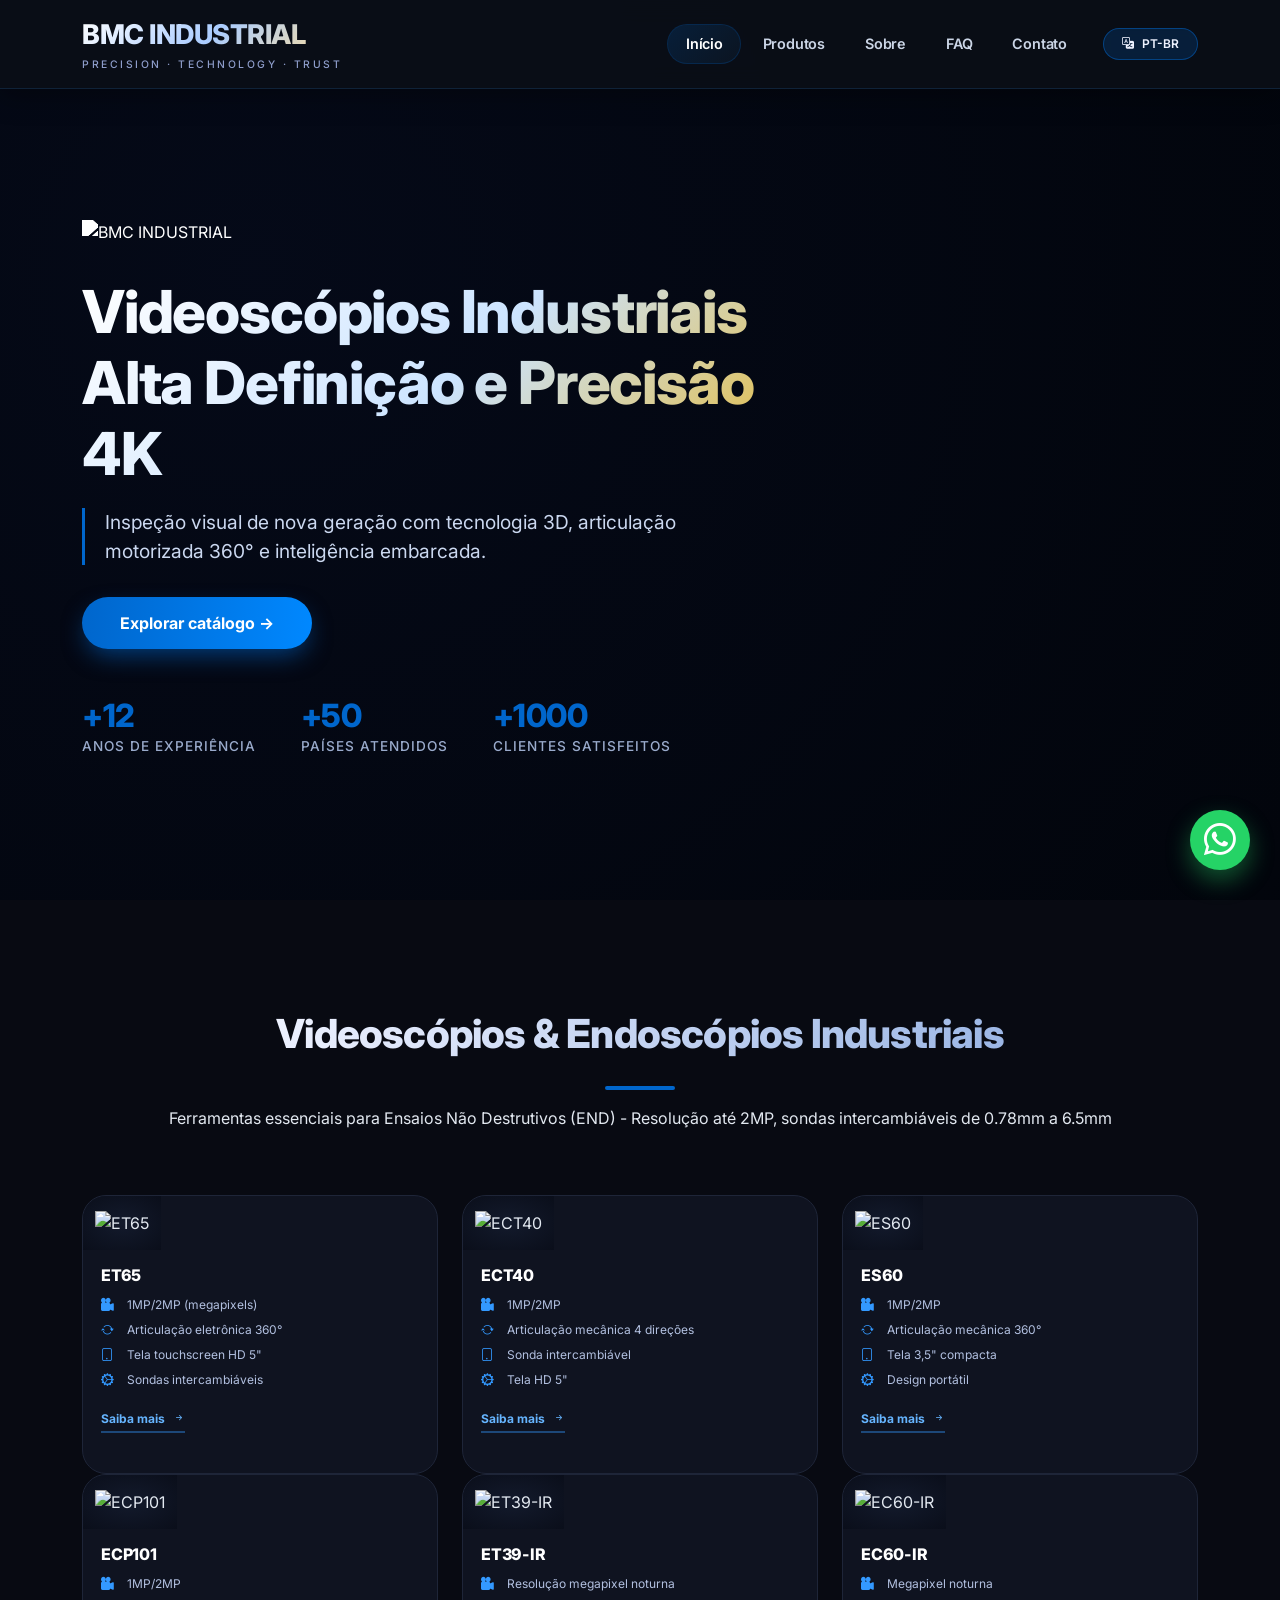
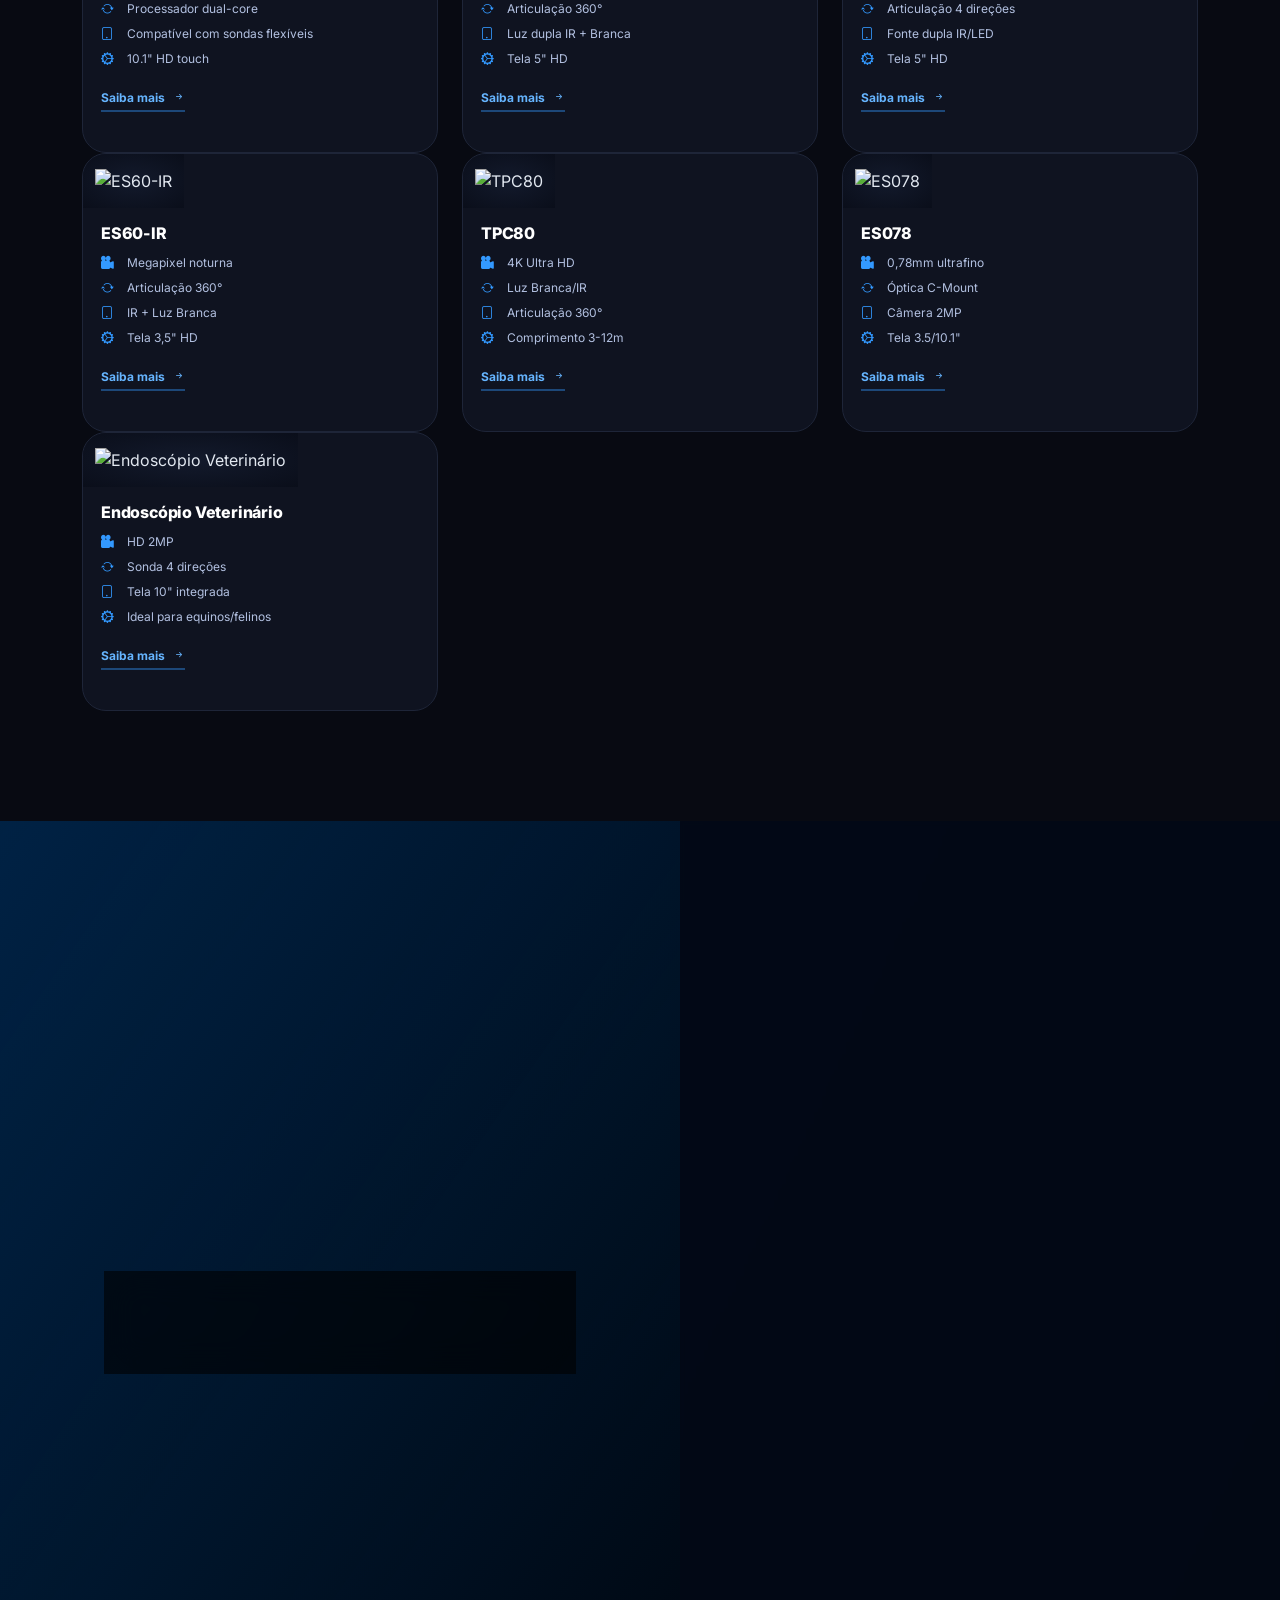
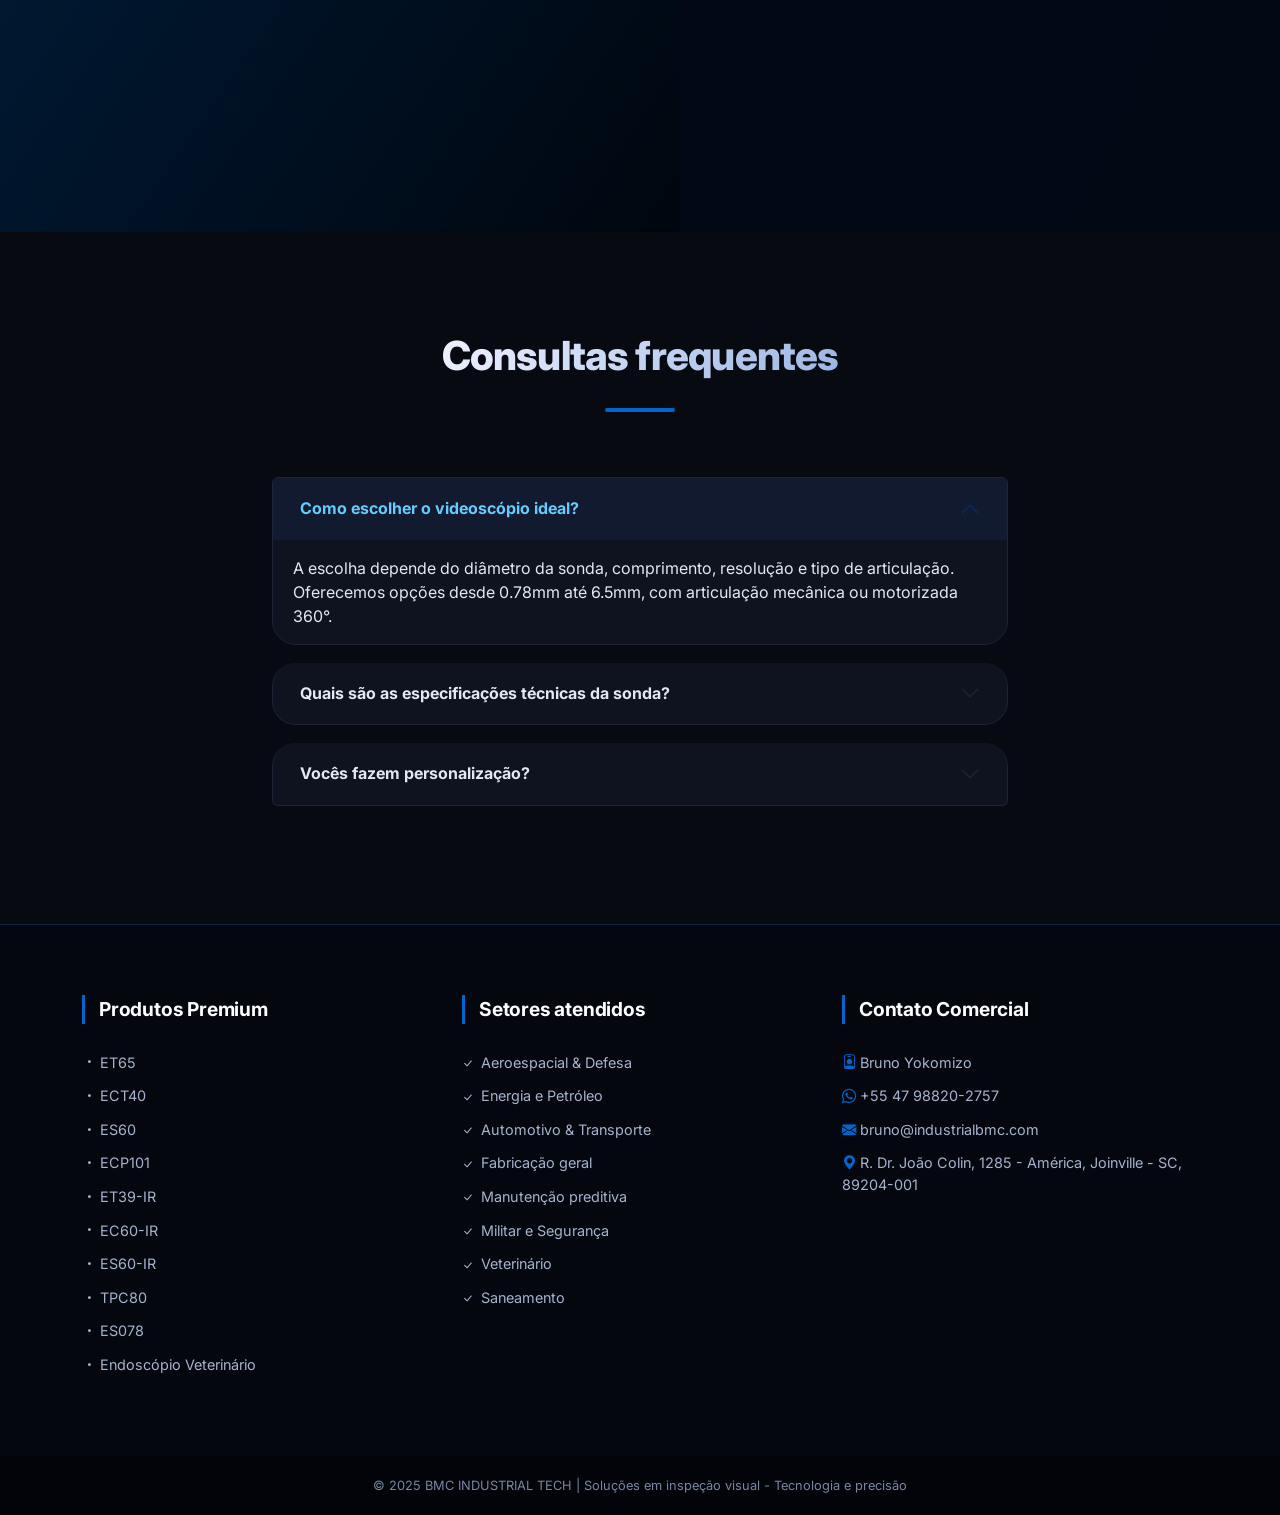
==== commit 6cb12f09: "Update index.html with stylesheet and footer contact info Added a link to the external stylesheet 's" ====
--- a/index.html
+++ b/index.html
@@ -6,11 +6,10 @@
     <meta name="description" content="BMC INDUSTRIAL TECH - Fabricante líder de videoscópios industriais e endoscópios de alta resolução. Soluções em inspeção visual para indústrias automotiva, aeroespacial, petróleo e muito mais.">
     <title>BMC INDUSTRIAL TECH | Videoscópios Industriais de Alta Precisão</title>
     <link rel="icon" type="image/x-icon" href="data:image/svg+xml,%3Csvg xmlns='http://www.w3.org/2000/svg' viewBox='0 0 24 24' fill='%230066cc'%3E%3Cpath d='M12 2C6.48 2 2 6.48 2 12s4.48 10 10 10 10-4.48 10-10S17.52 2 12 2zm0 4c1.1 0 2 .9 2 2s-.9 2-2 2-2-.9-2-2 .9-2 2-2zm0 13c-2.33 0-4.31-1.46-5.11-3.5h10.22c-.8 2.04-2.78 3.5-5.11 3.5z'/%3E%3C/svg%3E">
-    
     <link href="https://fonts.googleapis.com/css2?family=Inter:opsz,wght@14..32,300;400;500;600;700;800&display=swap" rel="stylesheet">
     <link rel="stylesheet" href="https://cdn.jsdelivr.net/npm/bootstrap-icons@1.11.3/font/bootstrap-icons.min.css">
     <link href="https://cdn.jsdelivr.net/npm/bootstrap@5.3.0-alpha1/dist/css/bootstrap.min.css" rel="stylesheet">
-    
+    <link rel="stylesheet" href="style.css">
     <script type="importmap">
         {
             "imports": {
@@ -18,147 +17,8 @@
             }
         }
     </script>
-    
-    <style>
-        * { margin: 0; padding: 0; box-sizing: border-box; }
-        body { font-family: 'Inter', sans-serif; background-color: #0a0c12; overflow-x: hidden; scroll-behavior: smooth; }
-        body.dark-theme { color: #e2e8f0; background-color: #0a0c12; }
-        body.dark-theme .navbar { background: rgba(10, 14, 23, 0.95); backdrop-filter: blur(12px); box-shadow: 0 4px 30px rgba(0,0,0,0.4); border-bottom: 1px solid rgba(51,153,255,0.15); }
-        body.dark-theme .navbar .nav-link { color: #cbd5e6 !important; font-weight: 500; letter-spacing: -0.2px; }
-        body.dark-theme .navbar .nav-link:hover, body.dark-theme .navbar .nav-link.active { color: #ffffff !important; background: linear-gradient(135deg, rgba(0,102,204,0.2), rgba(51,153,255,0.05)); box-shadow: 0 0 0 1px rgba(0,102,204,0.3); }
-        body.dark-theme .products-section { background: #080a12; }
-        body.dark-theme .product-card { background: #0f1320; border: 1px solid #1e2538; box-shadow: 0 20px 35px -12px rgba(0,0,0,0.6); transition: all 0.4s cubic-bezier(0.2, 0.9, 0.4, 1.1); }
-        body.dark-theme .product-card:hover { border-color: #3399ff; box-shadow: 0 30px 45px -12px rgba(0,102,204,0.4), 0 0 0 1px rgba(51,153,255,0.2); transform: translateY(-10px); }
-        body.dark-theme .product-title { color: #ffffff; font-weight: 700; }
-        body.dark-theme .product-desc { color: #a5b4d4; }
-        body.dark-theme .faq-section { background: #080a12; }
-        body.dark-theme .accordion-item { background: #0f1320; border: 1px solid #1e2538; }
-        body.dark-theme .accordion-button { background: #0f1320; color: #eef2ff; font-weight: 600; }
-        body.dark-theme .accordion-button:not(.collapsed) { background: #11172a; color: #66b5ff; border-bottom: 1px solid #1e3a5f; }
-        body.dark-theme .accordion-body { color: #e2e8f0 !important; background: #0f1320; }
-        body.dark-theme .footer { background: #05070e; border-top: 1px solid #1e2a3a; }
-        body.dark-theme .footer-bottom { background: #02040a; color: #7a85a1; }
-        body.dark-theme .hero-section { background: radial-gradient(circle at 20% 30%, rgba(5,10,25,0.96) 0%, rgba(2,5,12,0.98) 100%); }
-        :root { --primary: #0066cc; --primary-dark: #004c99; --primary-glow: #0066cc55; --accent-gold: #e6b422; }
-        ::-webkit-scrollbar { width: 6px; }
-        ::-webkit-scrollbar-track { background: #0f1222; border-radius: 10px; }
-        ::-webkit-scrollbar-thumb { background: var(--primary); border-radius: 10px; }
-        #canvas-3d { position: fixed; top: 0; left: 0; width: 100%; height: 100%; z-index: 0; pointer-events: none; opacity: 0.45; filter: blur(0px); }
-        .navbar { padding: 0.6rem 0; position: fixed; width: 100%; top: 0; z-index: 1050; transition: all 0.25s; }
-        .logo-text { font-size: 1.7rem; font-weight: 800; background: linear-gradient(135deg, #ffffff, #aaccff, #ffdd99); -webkit-background-clip: text; background-clip: text; color: transparent; letter-spacing: -0.5px; }
-        .logo-sub { font-size: 0.65rem; letter-spacing: 2.5px; color: #8e9dcb; margin-top: 2px; font-weight: 500; }
-        .nav-link { font-weight: 600; color: #cbd5e6 !important; margin: 0 0.15rem; padding: 0.5rem 1.1rem !important; border-radius: 60px; font-size: 0.9rem; transition: all 0.2s; }
-        .hero-section { position: relative; min-height: 100vh; display: flex; align-items: center; z-index: 2; padding-top: 90px; overflow: hidden; }
-        .hero-content { position: relative; z-index: 8; }
-        
-        .hero-logo {
-            text-align: left;
-            margin-bottom: 2rem;
-        }
-        .hero-logo img {
-            max-width: 380px;
-            width: 100%;
-            height: auto;
-            filter: brightness(0) invert(1);
-        }
-        
-        .hero-title { font-size: 3.7rem; font-weight: 800; background: linear-gradient(135deg, #ffffff, #cce4ff, var(--accent-gold)); -webkit-background-clip: text; background-clip: text; color: transparent; margin-bottom: 1.2rem; letter-spacing: -0.02em; line-height: 1.2; }
-        .hero-subtitle { color: #cbd8f0; font-size: 1.2rem; margin-bottom: 2rem; font-weight: 400; border-left: 3px solid var(--primary); padding-left: 20px; max-width: 600px; }
-        .btn-primary-custom { background: linear-gradient(95deg, #0066cc, #0088ff); border: none; padding: 14px 38px; border-radius: 60px; font-weight: 700; color: white; box-shadow: 0 10px 25px -5px rgba(0,102,204,0.6); transition: all 0.3s; display: inline-block; text-decoration: none; }
-        .btn-primary-custom:hover { background: linear-gradient(95deg, #0055bb, #0077ee); transform: translateY(-3px); box-shadow: 0 18px 30px -8px #0066cc; color: white; }
-        .hero-stats { margin-top: 3rem; display: flex; gap: 2.8rem; flex-wrap: wrap; }
-        .stat-item h3 { color: var(--primary); font-size: 2rem; font-weight: 800; margin-bottom: 0; letter-spacing: -0.5px; }
-        .stat-item p { color: #9aabcc; font-weight: 500; font-size: 0.85rem; text-transform: uppercase; letter-spacing: 1px; }
-        @keyframes fadeInUp { from { opacity: 0; transform: translateY(35px); } to { opacity: 1; transform: translateY(0); } }
-        .products-section { padding: 110px 0; background: #080a12; position: relative; z-index: 2; }
-        .section-header { text-align: center; margin-bottom: 65px; }
-        .section-header h2 { font-size: 2.5rem; font-weight: 800; background: linear-gradient(120deg, #eef2ff, #9bb6e5); -webkit-background-clip: text; background-clip: text; color: transparent; display: inline-block; letter-spacing: -0.02em; }
-        .section-header .subline { width: 70px; height: 4px; background: var(--primary); margin: 20px auto 0; border-radius: 4px; }
-        .product-card { background: #0f1320; border-radius: 24px; overflow: hidden; transition: all 0.45s cubic-bezier(0.2, 0.9, 0.4, 1.1); border: 1px solid #1e2538; height: 100%; margin-bottom: 20px; opacity: 0; transform: translateY(40px); backdrop-filter: blur(2px); }
-        .product-card.animate-in { opacity: 1; transform: translateY(0); }
-        .product-img { width: 100%; height: 160px; object-fit: contain; transition: transform 0.5s ease; background: radial-gradient(ellipse at center, #131a2c 0%, #0a0e1a 100%); padding: 15px 12px; }
-        .product-card:hover .product-img { transform: scale(1.04); }
-        .product-body { padding: 16px 18px 20px; }
-        .product-title { font-size: 1rem; font-weight: 800; color: #ffffff; margin-bottom: 10px; letter-spacing: -0.2px; }
-        .product-desc { font-size: 0.75rem; color: #b2c0e0; margin-bottom: 6px; display: flex; align-items: center; gap: 8px; }
-        .product-desc i { color: #3399ff; font-size: 0.8rem; width: 18px; }
-        .product-link { margin-top: 14px; display: inline-flex; align-items: center; gap: 8px; font-weight: 700; color: #66b5ff; border-bottom: 2px solid rgba(51,153,255,0.4); padding-bottom: 3px; transition: all 0.25s; text-decoration: none; cursor: pointer; font-size: 0.75rem; }
-        .product-link:hover { gap: 12px; color: #ffffff; border-bottom-color: #3399ff; }
-        .about-section { display: flex; flex-wrap: wrap; background: linear-gradient(115deg, #001a38 0%, #010a1a 100%); color: #fff; position: relative; z-index: 2; border-radius: 0; opacity: 0; transform: translateX(-40px); transition: all 0.9s ease; }
-        .about-section.animate-in { opacity: 1; transform: translateX(0); }
-        .about-left { flex: 1.2; background: linear-gradient(125deg, rgba(0,35,70,0.85), rgba(0,0,0,0.6)), url('https://i.postimg.cc/bNtqFwsK/BMC-Logo-1.png') center/cover no-repeat; min-height: 460px; display: flex; align-items: center; justify-content: center; padding: 40px; }
-        .about-left h2 { font-size: 2rem; font-weight: 800; background: rgba(0,0,0,0.6); backdrop-filter: blur(16px); padding: 32px 40px; border-radius: 60px; border-left: 6px solid var(--primary); letter-spacing: -0.3px; }
-        .about-right { flex: 1; background: rgba(3, 8, 20, 0.9); padding: 70px 50px; backdrop-filter: blur(2px); }
-        .about-right p { font-size: 1rem; line-height: 1.6; color: #e2e8f0; margin-bottom: 1.5rem; }
-        .about-list { list-style: none; padding-left: 0; margin-top: 25px; }
-        .about-list li { margin-bottom: 18px; display: flex; align-items: baseline; gap: 15px; color: #e9efff; font-weight: 500; opacity: 0; transform: translateX(-20px); transition: all 0.4s; }
-        .about-section.animate-in .about-list li:nth-child(1) { transition-delay: 0.1s; opacity: 1; transform: translateX(0); }
-        .about-section.animate-in .about-list li:nth-child(2) { transition-delay: 0.2s; opacity: 1; transform: translateX(0); }
-        .about-section.animate-in .about-list li:nth-child(3) { transition-delay: 0.3s; opacity: 1; transform: translateX(0); }
-        .about-section.animate-in .about-list li:nth-child(4) { transition-delay: 0.4s; opacity: 1; transform: translateX(0); }
-        .about-list li:before { content: "▹"; color: var(--primary); font-size: 1.2rem; }
-        .faq-section { padding: 100px 0; background: #080a12; z-index: 2; position: relative; }
-        .accordion-item { background: #0f1320; border: 1px solid #1e2538; margin-bottom: 18px; border-radius: 24px; overflow: hidden; opacity: 0; transform: translateY(30px); transition: all 0.6s; }
-        .accordion-item.animate-in { opacity: 1; transform: translateY(0); }
-        .accordion-button { background: #0f1320; font-weight: 700; color: #e2e8f0; padding: 1.3rem 1.7rem; font-size: 1rem; }
-        .accordion-button:not(.collapsed) { background: #121a30; color: #66ccff; box-shadow: none; }
-        .footer { background: #05070e; padding-top: 70px; padding-bottom: 40px; border-top: 1px solid #0f2540; position: relative; z-index: 2; opacity: 0; transform: translateY(40px); transition: all 0.7s; }
-        .footer.animate-in { opacity: 1; transform: translateY(0); }
-        .footer-title { font-size: 1.2rem; font-weight: 700; margin-bottom: 28px; color: white; letter-spacing: -0.2px; border-left: 3px solid var(--primary); padding-left: 14px; }
-        .footer-links li, .contact-info { color: #a5b3ce; list-style: none; margin-bottom: 12px; transition: all 0.2s; cursor: default; font-size: 0.9rem; }
-        .contact-info i { width: 28px; color: var(--primary); }
-        .footer-links li:hover, .contact-info:hover { color: #ffffff; transform: translateX(4px); }
-        .footer-bottom { background: #02040a; padding: 20px 0; text-align: center; font-size: 0.8rem; color: #7a85a1; }
-        .float-whatsapp { position: fixed; bottom: 30px; right: 30px; background: #25d366; width: 60px; height: 60px; border-radius: 50%; display: flex; align-items: center; justify-content: center; z-index: 110; transition: all 0.3s; box-shadow: 0 10px 25px rgba(37,211,102,0.4); cursor: pointer; }
-        .float-whatsapp:hover { transform: scale(1.1); background: #20b859; }
-        .float-whatsapp i { font-size: 32px; color: white; }
-        .back-to-top { position: fixed; bottom: 30px; left: 30px; background: var(--primary); width: 48px; height: 48px; border-radius: 50%; display: flex; align-items: center; justify-content: center; color: white; opacity: 0; visibility: hidden; cursor: pointer; z-index: 110; transition: all 0.3s; box-shadow: 0 5px 15px rgba(0,0,0,0.3); }
-        .back-to-top.show { opacity: 1; visibility: visible; }
-        .back-to-top:hover { transform: translateY(-5px); background: #004c99; }
-        .scroll-progress { position: fixed; top: 0; left: 0; width: 0%; height: 3px; background: linear-gradient(90deg, #0066cc, #ffcc44); z-index: 2000; transition: width 0.08s linear; }
-        .lang-toggle { background: rgba(0,102,204,0.2); border: 1px solid rgba(0,102,204,0.5); color: #eef2ff; border-radius: 60px; padding: 6px 18px; font-weight: 600; font-size: 0.75rem; display: inline-flex; align-items: center; gap: 8px; cursor: pointer; margin-left: 1rem; transition: all 0.2s; backdrop-filter: blur(4px); }
-        .lang-toggle:hover { background: var(--primary); border-color: var(--primary); color: white; }
-        @media (max-width: 992px) { 
-            .hero-title { font-size: 2.3rem; }
-            .hero-logo img { max-width: 250px; }
-            .about-left, .about-right { flex: auto; width: 100%; } 
-            .logo-text { font-size: 1.2rem; } 
-            .section-header h2 { font-size: 1.9rem; }
-        }
-        .gradient-text-gold { background: linear-gradient(120deg, #ffdd99, #ffbb55); -webkit-background-clip: text; background-clip: text; color: transparent; }
-          
-        @media (max-width: 780px) {
-            body { zoom: 0.8; }
-            .row > [class*="col-"] {
-                width: 50% !important;
-                flex: 0 0 50% !important;
-                max-width: 50% !important;
-            }
-            .hero-title { font-size: 2.5rem !important; line-height: 1.4 !important; word-break: break-word !important; }
-            .hero-title br { display: block !important; }
-            .hero-stats { flex-direction: column !important; gap: 1.2rem !important; margin-top: 2rem !important; }
-            .stat-item { display: flex !important; align-items: center !important; gap: 15px !important; }
-            .stat-item h3 { font-size: 2.2rem !important; min-width: 70px !important; }
-            .stat-item p { font-size: 0.9rem !important; text-align: left !important; }
-            .product-card { margin-bottom: 15px; border-radius: 20px; }
-            .product-img { height: 120px; padding: 10px 8px; }
-            .product-body { padding: 12px 14px 16px; }
-            .product-title { font-size: 0.85rem; margin-bottom: 8px; }
-            .product-desc { font-size: 0.65rem; margin-bottom: 5px; gap: 5px; }
-            .product-desc i { font-size: 0.7rem; width: 14px; }
-            .product-link { margin-top: 10px; font-size: 0.65rem; }
-        }
-        
-        @media (min-width: 992px) {
-            .col-lg-4 {
-                width: 33.333333% !important;
-                flex: 0 0 33.333333% !important;
-                max-width: 33.333333% !important;
-            }
-        }
-    </style>
 </head>
-<body class="dark-theme">
+<body>
 <div class="scroll-progress" id="scrollProgress"></div>
 <canvas id="canvas-3d"></canvas>
 
@@ -260,9 +120,9 @@
                 <div class="col-md-6 col-lg-4 mb-4">
                     <div class="footer-title" data-key="footer_contact_title">Contato Comercial</div>
                     <div class="contact-info"><i class="bi bi-person-badge"></i> Bruno Yokomizo</div>
-                    <div class="contact-info"><i class="bi bi-whatsapp"></i> <a href="https://wa.me/5547988202757" target="_blank" style="color:#a5b3ce; text-decoration:none;">+55 47 98820-2757</a></div>
-                    <div class="contact-info"><i class="bi bi-envelope-fill"></i> <a href="mailto:yokomizobruno@gmail.com" style="color:#a5b3ce;">yokomizobruno@gmail.com</a></div>
-                    <div class="contact-info"><i class="bi bi-geo-alt-fill"></i> Joinville - SC - Brasil</div>
+                    <div class="contact-info"><i class="bi bi-whatsapp"></i> <a href="https://wa.me/5547988202757" target="_blank">+55 47 98820-2757</a></div>
+                    <div class="contact-info"><i class="bi bi-envelope-fill"></i> <a href="mailto:bruno@industrialbmc.com">bruno@industrialbmc.com</a></div>
+                    <div class="contact-info"><i class="bi bi-geo-alt-fill"></i> R. Dr. João Colin, 1285 - América, Joinville - SC, 89204-001</div>
                 </div>
             </div>
         </div>
@@ -275,7 +135,7 @@
 </div>
 
 <div class="back-to-top" id="backToTop">
-    <i class="bi bi-arrow-up-short" style="font-size: 28px;"></i>
+    <i class="bi bi-arrow-up-short"></i>
 </div>
 
 <script src="https://cdn.jsdelivr.net/npm/bootstrap@5.3.0-alpha1/dist/js/bootstrap.bundle.min.js"></script>
@@ -318,7 +178,6 @@
     window.addEventListener('resize', () => { camera.aspect = window.innerWidth / window.innerHeight; camera.updateProjectionMatrix(); renderer.setSize(window.innerWidth, window.innerHeight); });
 </script>
 <script>
-    // Lista completa de todos os produtos do catálogo
     const allProductNames = {
         pt: ["ET65", "ECT40", "ES60", "ECP101", "ET39-IR", "EC60-IR", "ES60-IR", "TPC80", "ES078", "Endoscópio Veterinário"],
         en: ["ET65", "ECT40", "ES60", "ECP101", "ET39-IR", "EC60-IR", "ES60-IR", "TPC80", "ES078", "Veterinary Endoscope"]
@@ -329,7 +188,6 @@
         en: ["Aerospace & Defense", "Energy & Oil", "Automotive & Transport", "General Manufacturing", "Predictive Maintenance", "Military & Security", "Veterinary", "Sanitation"]
     };
 
-    // Mapeamento dos links dos produtos
     const productLinks = { 
         "ET65": "produto-et65.html",
         "ECT40": "produto-ect40.html",
--- a/style.css
+++ b/style.css
@@ -0,0 +1,1043 @@
+/* =============================================
+   BMC INDUSTRIAL TECH - Style Principal
+   Design Responsivo - PC e Mobile
+   ============================================= */
+
+/* --- Reset e Configurações Globais --- */
+* {
+    margin: 0;
+    padding: 0;
+    box-sizing: border-box;
+}
+
+:root {
+    --primary: #0066cc;
+    --primary-dark: #004c99;
+    --primary-glow: #0066cc55;
+    --accent-gold: #e6b422;
+    --bg-dark: #0a0c12;
+    --bg-card: #0f1320;
+    --bg-card-alt: #141824;
+    --bg-footer: #05070e;
+    --bg-footer-bottom: #02040a;
+    --border-color: #1e2538;
+    --border-card: #252a3a;
+    --text-primary: #e2e8f0;
+    --text-secondary: #cbd5e6;
+    --text-muted: #a5b3ce;
+    --text-footer-muted: #7a85a1;
+    --whatsapp: #25d366;
+    --whatsapp-hover: #128C7E;
+    --navbar-bg: rgba(10, 14, 23, 0.95);
+    --navbar-bg-alt: rgba(18, 22, 35, 0.98);
+}
+
+html {
+    scroll-behavior: smooth;
+}
+
+body {
+    font-family: 'Inter', sans-serif;
+    background-color: var(--bg-dark);
+    color: var(--text-primary);
+    overflow-x: hidden;
+}
+
+/* --- Scrollbar --- */
+::-webkit-scrollbar {
+    width: 6px;
+}
+
+::-webkit-scrollbar-track {
+    background: #0f1222;
+    border-radius: 10px;
+}
+
+::-webkit-scrollbar-thumb {
+    background: var(--primary);
+    border-radius: 10px;
+}
+
+/* --- Navbar --- */
+.navbar {
+    padding: 0.6rem 0;
+    position: fixed;
+    width: 100%;
+    top: 0;
+    z-index: 1050;
+    transition: all 0.25s;
+    background: var(--navbar-bg);
+    backdrop-filter: blur(12px);
+    box-shadow: 0 4px 30px rgba(0, 0, 0, 0.4);
+    border-bottom: 1px solid rgba(51, 153, 255, 0.15);
+}
+
+.navbar .nav-link {
+    font-weight: 600;
+    color: var(--text-secondary) !important;
+    margin: 0 0.15rem;
+    padding: 0.5rem 1.1rem !important;
+    border-radius: 60px;
+    font-size: 0.9rem;
+    transition: all 0.2s;
+    letter-spacing: -0.2px;
+}
+
+.navbar .nav-link:hover,
+.navbar .nav-link.active {
+    color: #ffffff !important;
+    background: linear-gradient(135deg, rgba(0, 102, 204, 0.2), rgba(51, 153, 255, 0.05));
+    box-shadow: 0 0 0 1px rgba(0, 102, 204, 0.3);
+}
+
+/* --- Logo --- */
+.logo-text {
+    font-size: 1.7rem;
+    font-weight: 800;
+    background: linear-gradient(135deg, #ffffff, #aaccff, #ffdd99);
+    -webkit-background-clip: text;
+    background-clip: text;
+    color: transparent;
+    letter-spacing: -0.5px;
+}
+
+.logo-sub {
+    font-size: 0.65rem;
+    letter-spacing: 2.5px;
+    color: #8e9dcb;
+    margin-top: 2px;
+    font-weight: 500;
+}
+
+/* --- Lang Toggle --- */
+.lang-toggle {
+    background: rgba(0, 102, 204, 0.2);
+    border: 1px solid rgba(0, 102, 204, 0.5);
+    color: #eef2ff;
+    border-radius: 60px;
+    padding: 6px 18px;
+    font-weight: 600;
+    font-size: 0.75rem;
+    display: inline-flex;
+    align-items: center;
+    gap: 8px;
+    cursor: pointer;
+    margin-left: 1rem;
+    transition: all 0.2s;
+    backdrop-filter: blur(4px);
+}
+
+.lang-toggle:hover {
+    background: var(--primary);
+    border-color: var(--primary);
+    color: white;
+}
+
+/* --- Scroll Progress --- */
+.scroll-progress {
+    position: fixed;
+    top: 0;
+    left: 0;
+    width: 0%;
+    height: 3px;
+    background: linear-gradient(90deg, #0066cc, #ffcc44);
+    z-index: 2000;
+    transition: width 0.08s linear;
+}
+
+/* --- Canvas 3D --- */
+#canvas-3d {
+    position: fixed;
+    top: 0;
+    left: 0;
+    width: 100%;
+    height: 100%;
+    z-index: 0;
+    pointer-events: none;
+    opacity: 0.45;
+}
+
+/* --- Hero Section --- */
+.hero-section {
+    position: relative;
+    min-height: 100vh;
+    display: flex;
+    align-items: center;
+    z-index: 2;
+    padding-top: 90px;
+    overflow: hidden;
+    background: radial-gradient(circle at 20% 30%, rgba(5, 10, 25, 0.96) 0%, rgba(2, 5, 12, 0.98) 100%);
+}
+
+.hero-content {
+    position: relative;
+    z-index: 8;
+}
+
+.hero-logo {
+    text-align: left;
+    margin-bottom: 2rem;
+}
+
+.hero-logo img {
+    max-width: 380px;
+    width: 100%;
+    height: auto;
+    filter: brightness(0) invert(1);
+}
+
+.hero-title {
+    font-size: 3.7rem;
+    font-weight: 800;
+    background: linear-gradient(135deg, #ffffff, #cce4ff, var(--accent-gold));
+    -webkit-background-clip: text;
+    background-clip: text;
+    color: transparent;
+    margin-bottom: 1.2rem;
+    letter-spacing: -0.02em;
+    line-height: 1.2;
+}
+
+.hero-subtitle {
+    color: #cbd8f0;
+    font-size: 1.2rem;
+    margin-bottom: 2rem;
+    font-weight: 400;
+    border-left: 3px solid var(--primary);
+    padding-left: 20px;
+    max-width: 600px;
+}
+
+.gradient-text-gold {
+    background: linear-gradient(120deg, #ffdd99, #ffbb55);
+    -webkit-background-clip: text;
+    background-clip: text;
+    color: transparent;
+}
+
+/* --- Botões --- */
+.btn-primary-custom {
+    background: linear-gradient(95deg, #0066cc, #0088ff);
+    border: none;
+    padding: 14px 38px;
+    border-radius: 60px;
+    font-weight: 700;
+    color: white;
+    box-shadow: 0 10px 25px -5px rgba(0, 102, 204, 0.6);
+    transition: all 0.3s;
+    display: inline-block;
+    text-decoration: none;
+}
+
+.btn-primary-custom:hover {
+    background: linear-gradient(95deg, #0055bb, #0077ee);
+    transform: translateY(-3px);
+    box-shadow: 0 18px 30px -8px #0066cc;
+    color: white;
+}
+
+.whatsapp-btn {
+    background: var(--whatsapp);
+    color: white;
+    border: none;
+    padding: 14px 32px;
+    border-radius: 50px;
+    font-weight: 700;
+    display: inline-flex;
+    align-items: center;
+    gap: 12px;
+    transition: all 0.3s;
+    text-decoration: none;
+    margin-top: 20px;
+}
+
+.whatsapp-btn:hover {
+    transform: scale(1.05);
+    background: var(--whatsapp-hover);
+    color: white;
+}
+
+.back-btn {
+    display: inline-flex;
+    align-items: center;
+    gap: 8px;
+    color: var(--primary);
+    text-decoration: none;
+    margin-bottom: 20px;
+    transition: all 0.2s;
+}
+
+.back-btn:hover {
+    gap: 12px;
+    color: var(--accent-gold);
+}
+
+/* --- Hero Stats --- */
+.hero-stats {
+    margin-top: 3rem;
+    display: flex;
+    gap: 2.8rem;
+    flex-wrap: wrap;
+}
+
+.stat-item h3 {
+    color: var(--primary);
+    font-size: 2rem;
+    font-weight: 800;
+    margin-bottom: 0;
+    letter-spacing: -0.5px;
+}
+
+.stat-item p {
+    color: #9aabcc;
+    font-weight: 500;
+    font-size: 0.85rem;
+    text-transform: uppercase;
+    letter-spacing: 1px;
+}
+
+/* --- Products Section --- */
+.products-section {
+    padding: 110px 0;
+    background: #080a12;
+    position: relative;
+    z-index: 2;
+}
+
+.section-header {
+    text-align: center;
+    margin-bottom: 65px;
+}
+
+.section-header h2 {
+    font-size: 2.5rem;
+    font-weight: 800;
+    background: linear-gradient(120deg, #eef2ff, #9bb6e5);
+    -webkit-background-clip: text;
+    background-clip: text;
+    color: transparent;
+    display: inline-block;
+    letter-spacing: -0.02em;
+}
+
+.section-header .subline {
+    width: 70px;
+    height: 4px;
+    background: var(--primary);
+    margin: 20px auto 0;
+    border-radius: 4px;
+}
+
+/* --- Product Card --- */
+.product-card {
+    background: var(--bg-card);
+    border-radius: 24px;
+    overflow: hidden;
+    transition: all 0.45s cubic-bezier(0.2, 0.9, 0.4, 1.1);
+    border: 1px solid var(--border-color);
+    height: 100%;
+    margin-bottom: 20px;
+    opacity: 0;
+    transform: translateY(40px);
+}
+
+.product-card.animate-in {
+    opacity: 1;
+    transform: translateY(0);
+}
+
+.product-card:hover {
+    border-color: #3399ff;
+    box-shadow: 0 30px 45px -12px rgba(0, 102, 204, 0.4), 0 0 0 1px rgba(51, 153, 255, 0.2);
+    transform: translateY(-10px);
+}
+
+.product-img {
+    width: 100%;
+    height: 160px;
+    object-fit: contain;
+    transition: transform 0.5s ease;
+    background: radial-gradient(ellipse at center, #131a2c 0%, #0a0e1a 100%);
+    padding: 15px 12px;
+}
+
+.product-card:hover .product-img {
+    transform: scale(1.04);
+}
+
+.product-body {
+    padding: 16px 18px 20px;
+}
+
+.product-title {
+    font-size: 1rem;
+    font-weight: 800;
+    color: #ffffff;
+    margin-bottom: 10px;
+    letter-spacing: -0.2px;
+}
+
+.product-desc {
+    font-size: 0.75rem;
+    color: #b2c0e0;
+    margin-bottom: 6px;
+    display: flex;
+    align-items: center;
+    gap: 8px;
+}
+
+.product-desc i {
+    color: #3399ff;
+    font-size: 0.8rem;
+    width: 18px;
+}
+
+.product-link {
+    margin-top: 14px;
+    display: inline-flex;
+    align-items: center;
+    gap: 8px;
+    font-weight: 700;
+    color: #66b5ff;
+    border-bottom: 2px solid rgba(51, 153, 255, 0.4);
+    padding-bottom: 3px;
+    transition: all 0.25s;
+    text-decoration: none;
+    cursor: pointer;
+    font-size: 0.75rem;
+}
+
+.product-link:hover {
+    gap: 12px;
+    color: #ffffff;
+    border-bottom-color: #3399ff;
+}
+
+/* --- About Section --- */
+.about-section {
+    display: flex;
+    flex-wrap: wrap;
+    background: linear-gradient(115deg, #001a38 0%, #010a1a 100%);
+    color: #fff;
+    position: relative;
+    z-index: 2;
+    border-radius: 0;
+    opacity: 0;
+    transform: translateX(-40px);
+    transition: all 0.9s ease;
+}
+
+.about-section.animate-in {
+    opacity: 1;
+    transform: translateX(0);
+}
+
+.about-left {
+    flex: 1.2;
+    background: linear-gradient(125deg, rgba(0, 35, 70, 0.85), rgba(0, 0, 0, 0.6)), url('https://i.postimg.cc/bNtqFwsK/BMC-Logo-1.png') center/cover no-repeat;
+    min-height: 460px;
+    display: flex;
+    align-items: center;
+    justify-content: center;
+    padding: 40px;
+}
+
+.about-left h2 {
+    font-size: 2rem;
+    font-weight: 800;
+    background: rgba(0, 0, 0, 0.6);
+    backdrop-filter: blur(16px);
+    padding: 32px 40px;
+    border-radius: 60px;
+    border-left: 6px solid var(--primary);
+    letter-spacing: -0.3px;
+}
+
+.about-right {
+    flex: 1;
+    background: rgba(3, 8, 20, 0.9);
+    padding: 70px 50px;
+    backdrop-filter: blur(2px);
+}
+
+.about-right p {
+    font-size: 1rem;
+    line-height: 1.6;
+    color: #e2e8f0;
+    margin-bottom: 1.5rem;
+}
+
+.about-list {
+    list-style: none;
+    padding-left: 0;
+    margin-top: 25px;
+}
+
+.about-list li {
+    margin-bottom: 18px;
+    display: flex;
+    align-items: baseline;
+    gap: 15px;
+    color: #e9efff;
+    font-weight: 500;
+    opacity: 0;
+    transform: translateX(-20px);
+    transition: all 0.4s;
+}
+
+.about-section.animate-in .about-list li:nth-child(1) {
+    transition-delay: 0.1s;
+    opacity: 1;
+    transform: translateX(0);
+}
+
+.about-section.animate-in .about-list li:nth-child(2) {
+    transition-delay: 0.2s;
+    opacity: 1;
+    transform: translateX(0);
+}
+
+.about-section.animate-in .about-list li:nth-child(3) {
+    transition-delay: 0.3s;
+    opacity: 1;
+    transform: translateX(0);
+}
+
+.about-section.animate-in .about-list li:nth-child(4) {
+    transition-delay: 0.4s;
+    opacity: 1;
+    transform: translateX(0);
+}
+
+.about-list li::before {
+    content: "▹";
+    color: var(--primary);
+    font-size: 1.2rem;
+}
+
+/* --- FAQ Section --- */
+.faq-section {
+    padding: 100px 0;
+    background: #080a12;
+    z-index: 2;
+    position: relative;
+}
+
+.accordion-item {
+    background: var(--bg-card);
+    border: 1px solid var(--border-color);
+    margin-bottom: 18px;
+    border-radius: 24px;
+    overflow: hidden;
+    opacity: 0;
+    transform: translateY(30px);
+    transition: all 0.6s;
+}
+
+.accordion-item.animate-in {
+    opacity: 1;
+    transform: translateY(0);
+}
+
+.accordion-button {
+    background: var(--bg-card);
+    font-weight: 700;
+    color: #e2e8f0;
+    padding: 1.3rem 1.7rem;
+    font-size: 1rem;
+}
+
+.accordion-button:not(.collapsed) {
+    background: #121a30;
+    color: #66ccff;
+    box-shadow: none;
+}
+
+.accordion-body {
+    color: #e2e8f0 !important;
+    background: var(--bg-card);
+}
+
+/* --- Footer --- */
+.footer {
+    background: var(--bg-footer);
+    padding-top: 70px;
+    padding-bottom: 40px;
+    border-top: 1px solid #0f2540;
+    position: relative;
+    z-index: 2;
+    opacity: 0;
+    transform: translateY(40px);
+    transition: all 0.7s;
+}
+
+.footer.animate-in {
+    opacity: 1;
+    transform: translateY(0);
+}
+
+.footer-title {
+    font-size: 1.2rem;
+    font-weight: 700;
+    margin-bottom: 28px;
+    color: white;
+    letter-spacing: -0.2px;
+    border-left: 3px solid var(--primary);
+    padding-left: 14px;
+}
+
+.footer-links {
+    padding-left: 0;
+}
+
+.footer-links li,
+.contact-info {
+    color: var(--text-muted);
+    list-style: none;
+    margin-bottom: 12px;
+    transition: all 0.2s;
+    cursor: default;
+    font-size: 0.9rem;
+}
+
+.footer-links li:hover,
+.contact-info:hover {
+    color: #ffffff;
+    transform: translateX(4px);
+}
+
+.contact-info i {
+    width: 28px;
+    color: var(--primary);
+}
+
+.contact-info a {
+    color: var(--text-muted);
+    text-decoration: none;
+}
+
+.contact-info a:hover {
+    color: var(--primary);
+}
+
+.footer-bottom {
+    background: var(--bg-footer-bottom);
+    padding: 20px 0;
+    text-align: center;
+    font-size: 0.8rem;
+    color: var(--text-footer-muted);
+}
+
+/* --- Floating Buttons --- */
+.float-whatsapp {
+    position: fixed;
+    bottom: 30px;
+    right: 30px;
+    background: var(--whatsapp);
+    width: 60px;
+    height: 60px;
+    border-radius: 50%;
+    display: flex;
+    align-items: center;
+    justify-content: center;
+    z-index: 110;
+    transition: all 0.3s;
+    box-shadow: 0 10px 25px rgba(37, 211, 102, 0.4);
+    cursor: pointer;
+}
+
+.float-whatsapp:hover {
+    transform: scale(1.1);
+    background: #20b859;
+}
+
+.float-whatsapp i {
+    font-size: 32px;
+    color: white;
+}
+
+.back-to-top {
+    position: fixed;
+    bottom: 30px;
+    left: 30px;
+    background: var(--primary);
+    width: 48px;
+    height: 48px;
+    border-radius: 50%;
+    display: flex;
+    align-items: center;
+    justify-content: center;
+    color: white;
+    opacity: 0;
+    visibility: hidden;
+    cursor: pointer;
+    z-index: 110;
+    transition: all 0.3s;
+    box-shadow: 0 5px 15px rgba(0, 0, 0, 0.3);
+}
+
+.back-to-top.show {
+    opacity: 1;
+    visibility: visible;
+}
+
+.back-to-top:hover {
+    transform: translateY(-5px);
+    background: #004c99;
+}
+
+.back-to-top i {
+    font-size: 28px;
+}
+
+/* --- Product Page Styles --- */
+.product-page {
+    padding: 120px 0 80px;
+    position: relative;
+    z-index: 2;
+}
+
+.product-page .product-title {
+    font-size: 2.5rem;
+    font-weight: 800;
+    background: linear-gradient(135deg, #fff, #aaccff, var(--accent-gold));
+    -webkit-background-clip: text;
+    background-clip: text;
+    color: transparent;
+    margin-bottom: 1rem;
+}
+
+.product-gallery {
+    display: flex;
+    flex-wrap: wrap;
+    gap: 20px;
+    margin-bottom: 40px;
+}
+
+.gallery-main {
+    flex: 2;
+    min-width: 250px;
+}
+
+.gallery-main img {
+    width: 100%;
+    border-radius: 24px;
+    border: 1px solid var(--border-card);
+    background: var(--bg-card-alt);
+    padding: 10px;
+}
+
+.gallery-thumbs {
+    flex: 1;
+    display: flex;
+    flex-wrap: wrap;
+    gap: 15px;
+    align-content: flex-start;
+}
+
+.gallery-thumbs img {
+    width: calc(33% - 10px);
+    border-radius: 16px;
+    cursor: pointer;
+    transition: all 0.3s;
+    border: 2px solid transparent;
+    background: var(--bg-card-alt);
+    padding: 5px;
+}
+
+.gallery-thumbs img:hover {
+    border-color: var(--primary);
+    transform: scale(1.05);
+}
+
+/* --- Product Info Cards --- */
+.product-info,
+.specs-card,
+.features-card,
+.probe-table-container {
+    background: var(--bg-card-alt);
+    border-radius: 24px;
+    padding: 30px;
+    border: 1px solid var(--border-card);
+    margin-bottom: 30px;
+}
+
+.product-info h3,
+.specs-card h3,
+.features-card h3,
+.probe-table-container h3 {
+    color: var(--primary);
+    margin-bottom: 20px;
+    font-weight: 700;
+}
+
+/* --- Tables --- */
+.specs-table {
+    width: 100%;
+    border-collapse: collapse;
+}
+
+.specs-table tr {
+    border-bottom: 1px solid var(--border-card);
+}
+
+.specs-table td {
+    padding: 12px 8px;
+    vertical-align: top;
+}
+
+.specs-table td:first-child {
+    font-weight: 700;
+    width: 35%;
+    color: var(--primary);
+}
+
+.probe-table {
+    width: 100%;
+    border-collapse: collapse;
+    overflow-x: auto;
+    display: block;
+}
+
+.probe-table th,
+.probe-table td {
+    border: 1px solid var(--border-card);
+    padding: 10px;
+    text-align: left;
+    font-size: 0.85rem;
+}
+
+.probe-table th {
+    background: #1a2340;
+    color: var(--primary);
+    font-weight: 700;
+}
+
+/* --- Features List --- */
+.features-list {
+    list-style: none;
+    padding-left: 0;
+}
+
+.features-list li {
+    margin-bottom: 14px;
+    display: flex;
+    align-items: center;
+    gap: 12px;
+}
+
+.features-list li i {
+    color: var(--primary);
+    font-size: 1.2rem;
+    width: 28px;
+    text-align: center;
+}
+
+/* --- Product Page Footer --- */
+.product-page ~ footer .footer {
+    background: #080a10;
+    padding-top: 60px;
+    padding-bottom: 40px;
+    border-top: 4px solid var(--primary);
+    margin-top: 60px;
+}
+
+/* --- Animations --- */
+@keyframes fadeInUp {
+    from {
+        opacity: 0;
+        transform: translateY(35px);
+    }
+    to {
+        opacity: 1;
+        transform: translateY(0);
+    }
+}
+
+/* =============================================
+   RESPONSIVIDADE
+   ============================================= */
+
+/* --- Tablets e Dispositivos Médios (até 992px) --- */
+@media (max-width: 992px) {
+    .hero-title {
+        font-size: 2.3rem;
+    }
+
+    .hero-logo img {
+        max-width: 250px;
+    }
+
+    .about-left,
+    .about-right {
+        flex: auto;
+        width: 100%;
+    }
+
+    .logo-text {
+        font-size: 1.2rem;
+    }
+
+    .section-header h2 {
+        font-size: 1.9rem;
+    }
+
+    .product-page .product-title {
+        font-size: 2rem;
+    }
+}
+
+/* --- Smartphones Grandes e Tablets Pequenos (até 780px) --- */
+@media (max-width: 780px) {
+    body {
+        zoom: 0.8;
+    }
+
+    .row > [class*="col-"] {
+        width: 50% !important;
+        flex: 0 0 50% !important;
+        max-width: 50% !important;
+    }
+
+    .hero-title {
+        font-size: 2.5rem !important;
+        line-height: 1.4 !important;
+        word-break: break-word !important;
+    }
+
+    .hero-title br {
+        display: block !important;
+    }
+
+    .hero-stats {
+        flex-direction: column !important;
+        gap: 1.2rem !important;
+        margin-top: 2rem !important;
+    }
+
+    .stat-item {
+        display: flex !important;
+        align-items: center !important;
+        gap: 15px !important;
+    }
+
+    .stat-item h3 {
+        font-size: 2.2rem !important;
+        min-width: 70px !important;
+    }
+
+    .stat-item p {
+        font-size: 0.9rem !important;
+        text-align: left !important;
+    }
+
+    .product-card {
+        margin-bottom: 15px;
+        border-radius: 20px;
+    }
+
+    .product-img {
+        height: 120px;
+        padding: 10px 8px;
+    }
+
+    .product-body {
+        padding: 12px 14px 16px;
+    }
+
+    .product-title {
+        font-size: 0.85rem;
+        margin-bottom: 8px;
+    }
+
+    .product-desc {
+        font-size: 0.65rem;
+        margin-bottom: 5px;
+        gap: 5px;
+    }
+
+    .product-desc i {
+        font-size: 0.7rem;
+        width: 14px;
+    }
+
+    .product-link {
+        margin-top: 10px;
+        font-size: 0.65rem;
+    }
+
+    .product-page .product-title {
+        font-size: 1.8rem;
+    }
+
+    .gallery-thumbs img {
+        width: calc(50% - 10px);
+    }
+
+    .probe-table {
+        font-size: 0.7rem;
+    }
+
+    .float-whatsapp {
+        width: 50px;
+        height: 50px;
+        bottom: 20px;
+        right: 20px;
+    }
+
+    .float-whatsapp i {
+        font-size: 26px;
+    }
+
+    .back-to-top {
+        width: 40px;
+        height: 40px;
+        bottom: 20px;
+        left: 20px;
+    }
+}
+
+/* --- Smartphones Pequenos (até 576px) --- */
+@media (max-width: 576px) {
+    .hero-title {
+        font-size: 1.8rem !important;
+    }
+
+    .hero-logo img {
+        max-width: 180px;
+    }
+
+    .section-header h2 {
+        font-size: 1.5rem;
+    }
+
+    .product-page .product-title {
+        font-size: 1.5rem;
+    }
+
+    .specs-table td:first-child {
+        width: 45%;
+    }
+
+    .footer-title {
+        font-size: 1rem;
+    }
+
+    .about-left h2 {
+        font-size: 1.5rem;
+        padding: 20px 25px;
+    }
+
+    .about-right {
+        padding: 40px 25px;
+    }
+}
+
+/* --- Desktop (min 992px) --- */
+@media (min-width: 992px) {
+    .col-lg-4 {
+        width: 33.333333% !important;
+        flex: 0 0 33.333333% !important;
+        max-width: 33.333333% !important;
+    }
+}
